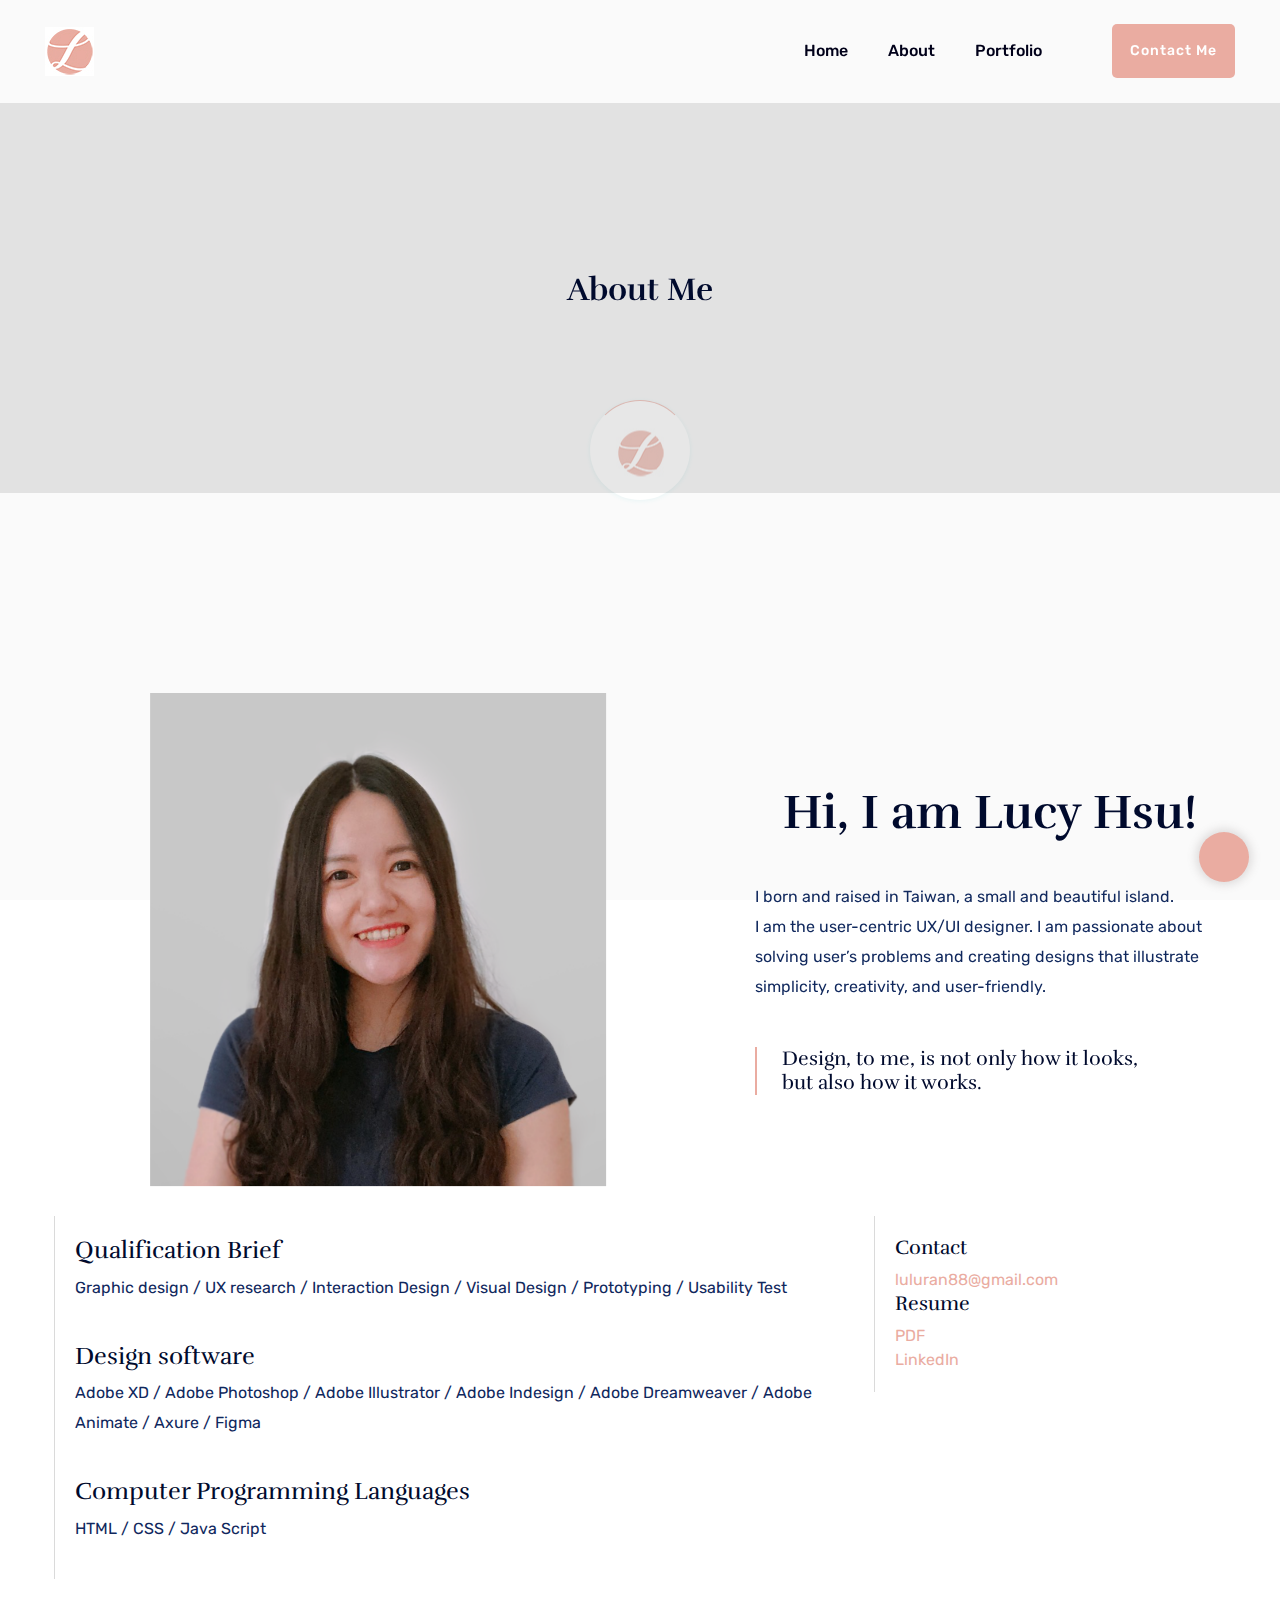
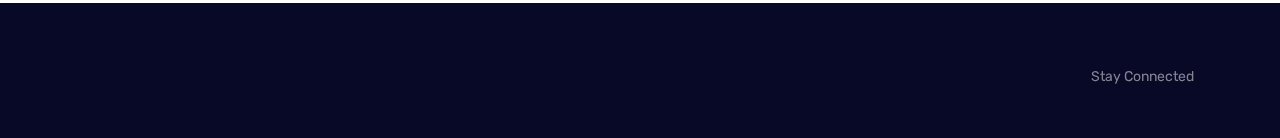
==== about.html @ b8ec7863 "Add files via upload" ====
<!doctype html>
<html class="no-js" lang="zxx">
    <head>
        <meta charset="utf-8">
        <meta http-equiv="x-ua-compatible" content="ie=edge">
        <title>About</title>
        <meta name="description" content="">
        <meta name="viewport" content="width=device-width, initial-scale=1">
        <link rel="manifest" href="site.webmanifest">
		<link rel="shortcut icon" type="image/x-icon" href="assets/img/favicon.ico">

		<!-- CSS here -->
            <link rel="stylesheet" href="assets/css/bootstrap.min.css">
            <link rel="stylesheet" href="assets/css/owl.carousel.min.css">
            <link rel="stylesheet" href="assets/css/slicknav.css">
            <link rel="stylesheet" href="assets/css/flaticon.css">
            <link rel="stylesheet" href="assets/css/animate.min.css">
            <link rel="stylesheet" href="assets/css/magnific-popup.css">
            <link rel="stylesheet" href="assets/css/fontawesome-all.min.css">
            <link rel="stylesheet" href="assets/css/themify-icons.css">
            <link rel="stylesheet" href="assets/css/slick.css">
            <link rel="stylesheet" href="assets/css/nice-select.css">
            <link rel="stylesheet" href="assets/css/style.css">
   </head>

   <body>
    <!-- Preloader Start -->
    <div id="preloader-active">
        <div class="preloader d-flex align-items-center justify-content-center">
            <div class="preloader-inner position-relative">
                <div class="preloader-circle"></div>
                <div class="preloader-img pere-text">
                    <img src="assets/img/logo/loder.jpg" alt="">
                </div>
            </div>
        </div>
    </div>
    <!-- Preloader Start -->
    <header>
        <!-- Header Start -->
               <div class="header-area">
                <div class="main-header  header-sticky">
                    <div class="container-fluid">
                        <div class="row align-items-center">
                            <!-- Logo -->
                            <div class="col-xl-2 col-lg-2 col-md-1">
                                <div class="logo">
                                    <a href="index.html"><img src="assets/img/logo/loder.jpg" alt=""></a>
                                </div>
                            </div>
                            <div class="col-xl-10 col-lg-10 col-md-10">
                                <div class="menu-main d-flex align-items-center justify-content-end">
                                    <!-- Main-menu -->
                                    <div class="main-menu f-right d-none d-lg-block">
                                        <nav> 
                                            <ul id="navigation">
                                                <li><a href="index.html">Home</a></li>
                                                <li><a href="about.html">About</a></li>
                                                <li><a href="portfolio.html">Portfolio</a></li>
                                            </ul>
                                        </nav>
                                    </div>
                                     <div class="header-right-btn f-right d-none d-xl-block ml-20">
                                        <a href="mailto:luluran88.gmail.com" class="btn header-btn">Contact Me</a>
                                    </div>
                                </div>
                            </div>  
                            <!-- Mobile Menu -->
                            <div class="col-12">
                                <div class="mobile_menu d-block d-lg-none"></div>
                            </div>
                        </div>
                    </div>
                </div>
        </div>
        <!-- Header End -->
    </header>
    <main>

        <!-- Hero Start -->
        <div class="slider-area ">
            <div class="slider-height2 d-flex align-items-center">
                <div class="container">
                    <div class="row">
                        <div class="col-xl-12">
                            <div class="hero-cap">
                                <h2>About me</h2>
                            </div>
                        </div>
                    </div>
                </div>
            </div>
        </div>
        <!-- Hero End -->
        <!-- About Me Start -->
        <div class="about-me pb-top">
            <div class="container">
                <div class="row justify-content-between align-items-center">
                    <div class="col-lg-6 col-md-6">
                        <div class="about-me-img mb-30">
                            <img src="assets/img/gallery/aboutme.png" alt="">
                        </div>
                    </div>
                    <div class="col-lg-5 col-md-6">
                        <div class="about-me-caption">
                            <h2>Hi, I am Lucy Hsu!</h2> 
                            <p class="pb-30">I born and raised in Taiwan, a small and beautiful island. <br> I am the user-centric UX/UI designer. I am passionate about solving user’s problems and creating designs that illustrate simplicity, creativity, and user-friendly. </p>
                            <h5>Design, to me, is not only how it looks, <br>but also how it works.</h5>
                           
                        </div>
                    </div>
                    
                     <div id="description">
                                
                             <div id="aboutdescriptioncolumn_left">
                            <h4>Qualification Brief</h4>
                            <p>Graphic design / UX research / Interaction Design / Visual Design / Prototyping / Usability Test </p>
                                 <br>
                            <h4>Design software</h4>
                            <p>Adobe XD / Adobe Photoshop / Adobe Illustrator / Adobe Indesign / Adobe Dreamweaver / Adobe Animate / Axure / Figma</p>
                                 <br>
                            <h4>Computer Programming Languages</h4>
                            <p>HTML / CSS / Java Script</p>

                            </div>
                              
                            <div id="aboutdescriptioncolumn_right">
                                    <div class="description-item"><h5>Contact</h5><a href="mailto:luluran88.gmail.com" style="color:#eaaca1">luluran88@gmail.com</a></div>
                                    <div class="description-item"><h5>Resume</h5><a href="assets/img/gallery/resume2020.pdf" style="color:#eaaca1">PDF</a><br><a href="https://www.linkedin.com/in/lucyhsu0910/" style="color:#eaaca1">LinkedIn</a></div> 
                            </div>
                             
                            </div>
                </div>
                   <br>
            </div>
        </div>
        <!-- About Me End -->
       
    </main>
    <footer>
        <!-- Footer Start-->
        <div class="footer-area">
            <div class="container">
               <div class="footer-top footer-padding">
                   <div class="row justify-content-center">
                       <div class="col-lg-6">
                       </div>
                   </div>
               </div>
                <div class="footer-bottom">
                    <div class="row d-flex justify-content-between align-items-center">
                        <div class="col-xl-9 col-lg-8">
                          
                        </div>
                        <div class="col-xl-3 col-lg-4">
                            <!-- Footer Social -->
                            <div class="footer-social f-right">
                                <a>Stay Connected</a>
                                <a href="#"><i class="fab fa-linkedin"></i></a>
                            </div>
                        </div>
                    </div>
               </div>
            </div>
        </div>
        <!-- Footer End-->
    </footer>
    <!-- Scroll Up -->
    <div id="back-top" >
        <a title="Go to Top" href="#"> <i class="fas fa-level-up-alt"></i></a>
    </div>


    <!-- JS here -->
		<!-- All JS Custom Plugins Link Here here -->
        <script src="./assets/js/vendor/modernizr-3.5.0.min.js"></script>
		<!-- Jquery, Popper, Bootstrap -->
		<script src="./assets/js/vendor/jquery-1.12.4.min.js"></script>
        <script src="./assets/js/popper.min.js"></script>
        <script src="./assets/js/bootstrap.min.js"></script>
	    <!-- Jquery Mobile Menu -->
        <script src="./assets/js/jquery.slicknav.min.js"></script>

		<!-- Jquery Slick , Owl-Carousel Plugins -->
        <script src="./assets/js/owl.carousel.min.js"></script>
        <script src="./assets/js/slick.min.js"></script>
		<!-- One Page, Animated-HeadLin -->
        <script src="./assets/js/wow.min.js"></script>
		<script src="./assets/js/animated.headline.js"></script>
        <script src="./assets/js/jquery.magnific-popup.js"></script>

		<!-- Nice-select, sticky -->
        <script src="./assets/js/jquery.nice-select.min.js"></script>
		<script src="./assets/js/jquery.sticky.js"></script>
        
        <!-- contact js -->
        <script src="./assets/js/contact.js"></script>
        <script src="./assets/js/jquery.form.js"></script>
        <script src="./assets/js/jquery.validate.min.js"></script>
        <script src="./assets/js/mail-script.js"></script>
        <script src="./assets/js/jquery.ajaxchimp.min.js"></script>
        
		<!-- Jquery Plugins, main Jquery -->	
        <script src="./assets/js/plugins.js"></script>
        <script src="./assets/js/main.js"></script>
        
    </body>
</html>
---- assets/css/flaticon.css ----
/*
  	Flaticon icon font: Flaticon
  	Creation date: 30/03/2020 06:48
  	*/

@font-face {
  font-family: "Flaticon";
  src: url("../fonts/Flaticon.eot");
  src: url("../fonts/Flaticon.eot?#iefix") format("embedded-opentype"),
       url("../fonts/Flaticon.woff2") format("woff2"),
       url("../fonts/Flaticon.woff") format("woff"),
       url("../fonts/Flaticon.ttf") format("truetype"),
       url("../fonts/Flaticon.svg#Flaticon") format("svg");
  font-weight: normal;
  font-style: normal;
}

@media screen and (-webkit-min-device-pixel-ratio:0) {
  @font-face {
    font-family: "Flaticon";
    src: url("../fonts/Flaticon.svg#Flaticon") format("svg");
  }
}

[class^="flaticon-"]:before, [class*=" flaticon-"]:before,
[class^="flaticon-"]:after, [class*=" flaticon-"]:after {   
  font-family: Flaticon;
font-style: normal;
}

.flaticon-pen:before { content: "\f100"; }
.flaticon-speaker:before { content: "\f101"; }
.flaticon-portfolio:before { content: "\f102"; }
---- assets/css/themify-icons.css ----
@font-face {
	font-family: 'themify';
	src:url('../fonts/themify.eot?-fvbane');


	src:url('../fonts/themify.eot?#iefix-fvbane') format('embedded-opentype'),
		url('../fonts/themify.woff?-fvbane') format('woff'),
		url('../fonts/themify.ttf?-fvbane') format('truetype'),
		url('../fonts/themify.svg?-fvbane#themify') format('svg');
	font-weight: normal;
	font-style: normal;
}

[class^="ti-"], [class*=" ti-"] {
	font-family: 'themify';
	speak: none;
	font-style: normal;
	font-weight: normal;
	font-variant: normal;
	text-transform: none;
	line-height: 1;

	/* Better Font Rendering =========== */
	-webkit-font-smoothing: antialiased;
	-moz-osx-font-smoothing: grayscale;
}

.ti-wand:before {
	content: "\e600";
}
.ti-volume:before {
	content: "\e601";
}
.ti-user:before {
	content: "\e602";
}
.ti-unlock:before {
	content: "\e603";
}
.ti-unlink:before {
	content: "\e604";
}
.ti-trash:before {
	content: "\e605";
}
.ti-thought:before {
	content: "\e606";
}
.ti-target:before {
	content: "\e607";
}
.ti-tag:before {
	content: "\e608";
}
.ti-tablet:before {
	content: "\e609";
}
.ti-star:before {
	content: "\e60a";
}
.ti-spray:before {
	content: "\e60b";
}
.ti-signal:before {
	content: "\e60c";
}
.ti-shopping-cart:before {
	content: "\e60d";
}
.ti-shopping-cart-full:before {
	content: "\e60e";
}
.ti-settings:before {
	content: "\e60f";
}
.ti-search:before {
	content: "\e610";
}
.ti-zoom-in:before {
	content: "\e611";
}
.ti-zoom-out:before {
	content: "\e612";
}
.ti-cut:before {
	content: "\e613";
}
.ti-ruler:before {
	content: "\e614";
}
.ti-ruler-pencil:before {
	content: "\e615";
}
.ti-ruler-alt:before {
	content: "\e616";
}
.ti-bookmark:before {
	content: "\e617";
}
.ti-bookmark-alt:before {
	content: "\e618";
}
.ti-reload:before {
	content: "\e619";
}
.ti-plus:before {
	content: "\e61a";
}
.ti-pin:before {
	content: "\e61b";
}
.ti-pencil:before {
	content: "\e61c";
}
.ti-pencil-alt:before {
	content: "\e61d";
}
.ti-paint-roller:before {
	content: "\e61e";
}
.ti-paint-bucket:before {
	content: "\e61f";
}
.ti-na:before {
	content: "\e620";
}
.ti-mobile:before {
	content: "\e621";
}
.ti-minus:before {
	content: "\e622";
}
.ti-medall:before {
	content: "\e623";
}
.ti-medall-alt:before {
	content: "\e624";
}
.ti-marker:before {
	content: "\e625";
}
.ti-marker-alt:before {
	content: "\e626";
}
.ti-arrow-up:before {
	content: "\e627";
}
.ti-arrow-right:before {
	content: "\e628";
}
.ti-arrow-left:before {
	content: "\e629";
}
.ti-arrow-down:before {
	content: "\e62a";
}
.ti-lock:before {
	content: "\e62b";
}
.ti-location-arrow:before {
	content: "\e62c";
}
.ti-link:before {
	content: "\e62d";
}
.ti-layout:before {
	content: "\e62e";
}
.ti-layers:before {
	content: "\e62f";
}
.ti-layers-alt:before {
	content: "\e630";
}
.ti-key:before {
	content: "\e631";
}
.ti-import:before {
	content: "\e632";
}
.ti-image:before {
	content: "\e633";
}
.ti-heart:before {
	content: "\e634";
}
.ti-heart-broken:before {
	content: "\e635";
}
.ti-hand-stop:before {
	content: "\e636";
}
.ti-hand-open:before {
	content: "\e637";
}
.ti-hand-drag:before {
	content: "\e638";
}
.ti-folder:before {
	content: "\e639";
}
.ti-flag:before {
	content: "\e63a";
}
.ti-flag-alt:before {
	content: "\e63b";
}
.ti-flag-alt-2:before {
	content: "\e63c";
}
.ti-eye:before {
	content: "\e63d";
}
.ti-export:before {
	content: "\e63e";
}
.ti-exchange-vertical:before {
	content: "\e63f";
}
.ti-desktop:before {
	content: "\e640";
}
.ti-cup:before {
	content: "\e641";
}
.ti-crown:before {
	content: "\e642";
}
.ti-comments:before {
	content: "\e643";
}
.ti-comment:before {
	content: "\e644";
}
.ti-comment-alt:before {
	content: "\e645";
}
.ti-close:before {
	content: "\e646";
}
.ti-clip:before {
	content: "\e647";
}
.ti-angle-up:before {
	content: "\e648";
}
.ti-angle-right:before {
	content: "\e649";
}
.ti-angle-left:before {
	content: "\e64a";
}
.ti-angle-down:before {
	content: "\e64b";
}
.ti-check:before {
	content: "\e64c";
}
.ti-check-box:before {
	content: "\e64d";
}
.ti-camera:before {
	content: "\e64e";
}
.ti-announcement:before {
	content: "\e64f";
}
.ti-brush:before {
	content: "\e650";
}
.ti-briefcase:before {
	content: "\e651";
}
.ti-bolt:before {
	content: "\e652";
}
.ti-bolt-alt:before {
	content: "\e653";
}
.ti-blackboard:before {
	content: "\e654";
}
.ti-bag:before {
	content: "\e655";
}
.ti-move:before {
	content: "\e656";
}
.ti-arrows-vertical:before {
	content: "\e657";
}
.ti-arrows-horizontal:before {
	content: "\e658";
}
.ti-fullscreen:before {
	content: "\e659";
}
.ti-arrow-top-right:before {
	content: "\e65a";
}
.ti-arrow-top-left:before {
	content: "\e65b";
}
.ti-arrow-circle-up:before {
	content: "\e65c";
}
.ti-arrow-circle-right:before {
	content: "\e65d";
}
.ti-arrow-circle-left:before {
	content: "\e65e";
}
.ti-arrow-circle-down:before {
	content: "\e65f";
}
.ti-angle-double-up:before {
	content: "\e660";
}
.ti-angle-double-right:before {
	content: "\e661";
}
.ti-angle-double-left:before {
	content: "\e662";
}
.ti-angle-double-down:before {
	content: "\e663";
}
.ti-zip:before {
	content: "\e664";
}
.ti-world:before {
	content: "\e665";
}
.ti-wheelchair:before {
	content: "\e666";
}
.ti-view-list:before {
	content: "\e667";
}
.ti-view-list-alt:before {
	content: "\e668";
}
.ti-view-grid:before {
	content: "\e669";
}
.ti-uppercase:before {
	content: "\e66a";
}
.ti-upload:before {
	content: "\e66b";
}
.ti-underline:before {
	content: "\e66c";
}
.ti-truck:before {
	content: "\e66d";
}
.ti-timer:before {
	content: "\e66e";
}
.ti-ticket:before {
	content: "\e66f";
}
.ti-thumb-up:before {
	content: "\e670";
}
.ti-thumb-down:before {
	content: "\e671";
}
.ti-text:before {
	content: "\e672";
}
.ti-stats-up:before {
	content: "\e673";
}
.ti-stats-down:before {
	content: "\e674";
}
.ti-split-v:before {
	content: "\e675";
}
.ti-split-h:before {
	content: "\e676";
}
.ti-smallcap:before {
	content: "\e677";
}
.ti-shine:before {
	content: "\e678";
}
.ti-shift-right:before {
	content: "\e679";
}
.ti-shift-left:before {
	content: "\e67a";
}
.ti-shield:before {
	content: "\e67b";
}
.ti-notepad:before {
	content: "\e67c";
}
.ti-server:before {
	content: "\e67d";
}
.ti-quote-right:before {
	content: "\e67e";
}
.ti-quote-left:before {
	content: "\e67f";
}
.ti-pulse:before {
	content: "\e680";
}
.ti-printer:before {
	content: "\e681";
}
.ti-power-off:before {
	content: "\e682";
}
.ti-plug:before {
	content: "\e683";
}
.ti-pie-chart:before {
	content: "\e684";
}
.ti-paragraph:before {
	content: "\e685";
}
.ti-panel:before {
	content: "\e686";
}
.ti-package:before {
	content: "\e687";
}
.ti-music:before {
	content: "\e688";
}
.ti-music-alt:before {
	content: "\e689";
}
.ti-mouse:before {
	content: "\e68a";
}
.ti-mouse-alt:before {
	content: "\e68b";
}
.ti-money:before {
	content: "\e68c";
}
.ti-microphone:before {
	content: "\e68d";
}
.ti-menu:before {
	content: "\e68e";
}
.ti-menu-alt:before {
	content: "\e68f";
}
.ti-map:before {
	content: "\e690";
}
.ti-map-alt:before {
	content: "\e691";
}
.ti-loop:before {
	content: "\e692";
}
.ti-location-pin:before {
	content: "\e693";
}
.ti-list:before {
	content: "\e694";
}
.ti-light-bulb:before {
	content: "\e695";
}
.ti-Italic:before {
	content: "\e696";
}
.ti-info:before {
	content: "\e697";
}
.ti-infinite:before {
	content: "\e698";
}
.ti-id-badge:before {
	content: "\e699";
}
.ti-hummer:before {
	content: "\e69a";
}
.ti-home:before {
	content: "\e69b";
}
.ti-help:before {
	content: "\e69c";
}
.ti-headphone:before {
	content: "\e69d";
}
.ti-harddrives:before {
	content: "\e69e";
}
.ti-harddrive:before {
	content: "\e69f";
}
.ti-gift:before {
	content: "\e6a0";
}
.ti-game:before {
	content: "\e6a1";
}
.ti-filter:before {
	content: "\e6a2";
}
.ti-files:before {
	content: "\e6a3";
}
.ti-file:before {
	content: "\e6a4";
}
.ti-eraser:before {
	content: "\e6a5";
}
.ti-envelope:before {
	content: "\e6a6";
}
.ti-download:before {
	content: "\e6a7";
}
.ti-direction:before {
	content: "\e6a8";
}
.ti-direction-alt:before {
	content: "\e6a9";
}
.ti-dashboard:before {
	content: "\e6aa";
}
.ti-control-stop:before {
	content: "\e6ab";
}
.ti-control-shuffle:before {
	content: "\e6ac";
}
.ti-control-play:before {
	content: "\e6ad";
}
.ti-control-pause:before {
	content: "\e6ae";
}
.ti-control-forward:before {
	content: "\e6af";
}
.ti-control-backward:before {
	content: "\e6b0";
}
.ti-cloud:before {
	content: "\e6b1";
}
.ti-cloud-up:before {
	content: "\e6b2";
}
.ti-cloud-down:before {
	content: "\e6b3";
}
.ti-clipboard:before {
	content: "\e6b4";
}
.ti-car:before {
	content: "\e6b5";
}
.ti-calendar:before {
	content: "\e6b6";
}
.ti-book:before {
	content: "\e6b7";
}
.ti-bell:before {
	content: "\e6b8";
}
.ti-basketball:before {
	content: "\e6b9";
}
.ti-bar-chart:before {
	content: "\e6ba";
}
.ti-bar-chart-alt:before {
	content: "\e6bb";
}
.ti-back-right:before {
	content: "\e6bc";
}
.ti-back-left:before {
	content: "\e6bd";
}
.ti-arrows-corner:before {
	content: "\e6be";
}
.ti-archive:before {
	content: "\e6bf";
}
.ti-anchor:before {
	content: "\e6c0";
}
.ti-align-right:before {
	content: "\e6c1";
}
.ti-align-left:before {
	content: "\e6c2";
}
.ti-align-justify:before {
	content: "\e6c3";
}
.ti-align-center:before {
	content: "\e6c4";
}
.ti-alert:before {
	content: "\e6c5";
}
.ti-alarm-clock:before {
	content: "\e6c6";
}
.ti-agenda:before {
	content: "\e6c7";
}
.ti-write:before {
	content: "\e6c8";
}
.ti-window:before {
	content: "\e6c9";
}
.ti-widgetized:before {
	content: "\e6ca";
}
.ti-widget:before {
	content: "\e6cb";
}
.ti-widget-alt:before {
	content: "\e6cc";
}
.ti-wallet:before {
	content: "\e6cd";
}
.ti-video-clapper:before {
	content: "\e6ce";
}
.ti-video-camera:before {
	content: "\e6cf";
}
.ti-vector:before {
	content: "\e6d0";
}
.ti-themify-logo:before {
	content: "\e6d1";
}
.ti-themify-favicon:before {
	content: "\e6d2";
}
.ti-themify-favicon-alt:before {
	content: "\e6d3";
}
.ti-support:before {
	content: "\e6d4";
}
.ti-stamp:before {
	content: "\e6d5";
}
.ti-split-v-alt:before {
	content: "\e6d6";
}
.ti-slice:before {
	content: "\e6d7";
}
.ti-shortcode:before {
	content: "\e6d8";
}
.ti-shift-right-alt:before {
	content: "\e6d9";
}
.ti-shift-left-alt:before {
	content: "\e6da";
}
.ti-ruler-alt-2:before {
	content: "\e6db";
}
.ti-receipt:before {
	content: "\e6dc";
}
.ti-pin2:before {
	content: "\e6dd";
}
.ti-pin-alt:before {
	content: "\e6de";
}
.ti-pencil-alt2:before {
	content: "\e6df";
}
.ti-palette:before {
	content: "\e6e0";
}
.ti-more:before {
	content: "\e6e1";
}
.ti-more-alt:before {
	content: "\e6e2";
}
.ti-microphone-alt:before {
	content: "\e6e3";
}
.ti-magnet:before {
	content: "\e6e4";
}
.ti-line-double:before {
	content: "\e6e5";
}
.ti-line-dotted:before {
	content: "\e6e6";
}
.ti-line-dashed:before {
	content: "\e6e7";
}
.ti-layout-width-full:before {
	content: "\e6e8";
}
.ti-layout-width-default:before {
	content: "\e6e9";
}
.ti-layout-width-default-alt:before {
	content: "\e6ea";
}
.ti-layout-tab:before {
	content: "\e6eb";
}
.ti-layout-tab-window:before {
	content: "\e6ec";
}
.ti-layout-tab-v:before {
	content: "\e6ed";
}
.ti-layout-tab-min:before {
	content: "\e6ee";
}
.ti-layout-slider:before {
	content: "\e6ef";
}
.ti-layout-slider-alt:before {
	content: "\e6f0";
}
.ti-layout-sidebar-right:before {
	content: "\e6f1";
}
.ti-layout-sidebar-none:before {
	content: "\e6f2";
}
.ti-layout-sidebar-left:before {
	content: "\e6f3";
}
.ti-layout-placeholder:before {
	content: "\e6f4";
}
.ti-layout-menu:before {
	content: "\e6f5";
}
.ti-layout-menu-v:before {
	content: "\e6f6";
}
.ti-layout-menu-separated:before {
	content: "\e6f7";
}
.ti-layout-menu-full:before {
	content: "\e6f8";
}
.ti-layout-media-right-alt:before {
	content: "\e6f9";
}
.ti-layout-media-right:before {
	content: "\e6fa";
}
.ti-layout-media-overlay:before {
	content: "\e6fb";
}
.ti-layout-media-overlay-alt:before {
	content: "\e6fc";
}
.ti-layout-media-overlay-alt-2:before {
	content: "\e6fd";
}
.ti-layout-media-left-alt:before {
	content: "\e6fe";
}
.ti-layout-media-left:before {
	content: "\e6ff";
}
.ti-layout-media-center-alt:before {
	content: "\e700";
}
.ti-layout-media-center:before {
	content: "\e701";
}
.ti-layout-list-thumb:before {
	content: "\e702";
}
.ti-layout-list-thumb-alt:before {
	content: "\e703";
}
.ti-layout-list-post:before {
	content: "\e704";
}
.ti-layout-list-large-image:before {
	content: "\e705";
}
.ti-layout-line-solid:before {
	content: "\e706";
}
.ti-layout-grid4:before {
	content: "\e707";
}
.ti-layout-grid3:before {
	content: "\e708";
}
.ti-layout-grid2:before {
	content: "\e709";
}
.ti-layout-grid2-thumb:before {
	content: "\e70a";
}
.ti-layout-cta-right:before {
	content: "\e70b";
}
.ti-layout-cta-left:before {
	content: "\e70c";
}
.ti-layout-cta-center:before {
	content: "\e70d";
}
.ti-layout-cta-btn-right:before {
	content: "\e70e";
}
.ti-layout-cta-btn-left:before {
	content: "\e70f";
}
.ti-layout-column4:before {
	content: "\e710";
}
.ti-layout-column3:before {
	content: "\e711";
}
.ti-layout-column2:before {
	content: "\e712";
}
.ti-layout-accordion-separated:before {
	content: "\e713";
}
.ti-layout-accordion-merged:before {
	content: "\e714";
}
.ti-layout-accordion-list:before {
	content: "\e715";
}
.ti-ink-pen:before {
	content: "\e716";
}
.ti-info-alt:before {
	content: "\e717";
}
.ti-help-alt:before {
	content: "\e718";
}
.ti-headphone-alt:before {
	content: "\e719";
}
.ti-hand-point-up:before {
	content: "\e71a";
}
.ti-hand-point-right:before {
	content: "\e71b";
}
.ti-hand-point-left:before {
	content: "\e71c";
}
.ti-hand-point-down:before {
	content: "\e71d";
}
.ti-gallery:before {
	content: "\e71e";
}
.ti-face-smile:before {
	content: "\e71f";
}
.ti-face-sad:before {
	content: "\e720";
}
.ti-credit-card:before {
	content: "\e721";
}
.ti-control-skip-forward:before {
	content: "\e722";
}
.ti-control-skip-backward:before {
	content: "\e723";
}
.ti-control-record:before {
	content: "\e724";
}
.ti-control-eject:before {
	content: "\e725";
}
.ti-comments-smiley:before {
	content: "\e726";
}
.ti-brush-alt:before {
	content: "\e727";
}
.ti-youtube:before {
	content: "\e728";
}
.ti-vimeo:before {
	content: "\e729";
}
.ti-twitter:before {
	content: "\e72a";
}
.ti-time:before {
	content: "\e72b";
}
.ti-tumblr:before {
	content: "\e72c";
}
.ti-skype:before {
	content: "\e72d";
}
.ti-share:before {
	content: "\e72e";
}
.ti-share-alt:before {
	content: "\e72f";
}
.ti-rocket:before {
	content: "\e730";
}
.ti-pinterest:before {
	content: "\e731";
}
.ti-new-window:before {
	content: "\e732";
}
.ti-microsoft:before {
	content: "\e733";
}
.ti-list-ol:before {
	content: "\e734";
}
.ti-linkedin:before {
	content: "\e735";
}
.ti-layout-sidebar-2:before {
	content: "\e736";
}
.ti-layout-grid4-alt:before {
	content: "\e737";
}
.ti-layout-grid3-alt:before {
	content: "\e738";
}
.ti-layout-grid2-alt:before {
	content: "\e739";
}
.ti-layout-column4-alt:before {
	content: "\e73a";
}
.ti-layout-column3-alt:before {
	content: "\e73b";
}
.ti-layout-column2-alt:before {
	content: "\e73c";
}
.ti-instagram:before {
	content: "\e73d";
}
.ti-google:before {
	content: "\e73e";
}
.ti-github:before {
	content: "\e73f";
}
.ti-flickr:before {
	content: "\e740";
}
.ti-facebook:before {
	content: "\e741";
}
.ti-dropbox:before {
	content: "\e742";
}
.ti-dribbble:before {
	content: "\e743";
}
.ti-apple:before {
	content: "\e744";
}
.ti-android:before {
	content: "\e745";
}
.ti-save:before {
	content: "\e746";
}
.ti-save-alt:before {
	content: "\e747";
}
.ti-yahoo:before {
	content: "\e748";
}
.ti-wordpress:before {
	content: "\e749";
}
.ti-vimeo-alt:before {
	content: "\e74a";
}
.ti-twitter-alt:before {
	content: "\e74b";
}
.ti-tumblr-alt:before {
	content: "\e74c";
}
.ti-trello:before {
	content: "\e74d";
}
.ti-stack-overflow:before {
	content: "\e74e";
}
.ti-soundcloud:before {
	content: "\e74f";
}
.ti-sharethis:before {
	content: "\e750";
}
.ti-sharethis-alt:before {
	content: "\e751";
}
.ti-reddit:before {
	content: "\e752";
}
.ti-pinterest-alt:before {
	content: "\e753";
}
.ti-microsoft-alt:before {
	content: "\e754";
}
.ti-linux:before {
	content: "\e755";
}
.ti-jsfiddle:before {
	content: "\e756";
}
.ti-joomla:before {
	content: "\e757";
}
.ti-html5:before {
	content: "\e758";
}
.ti-flickr-alt:before {
	content: "\e759";
}
.ti-email:before {
	content: "\e75a";
}
.ti-drupal:before {
	content: "\e75b";
}
.ti-dropbox-alt:before {
	content: "\e75c";
}
.ti-css3:before {
	content: "\e75d";
}
.ti-rss:before {
	content: "\e75e";
}
.ti-rss-alt:before {
	content: "\e75f";
}
---- assets/css/nice-select.css ----
.nice-select {
  -webkit-tap-highlight-color: transparent;
  background-color: #fff;
  border-radius: 5px;
  border: solid 1px #e8e8e8;
  box-sizing: border-box;
  clear: both;
  cursor: pointer;
  display: block;
  float: left;
  font-family: inherit;
  font-size: 14px;
  font-weight: normal;
  height: 42px;
  line-height: 40px;
  outline: none;
  padding-left: 18px;
  padding-right: 30px;
  position: relative;
  text-align: left !important;
  -webkit-transition: all 0.2s ease-in-out;
  transition: all 0.2s ease-in-out;
  -webkit-user-select: none;
     -moz-user-select: none;
      -ms-user-select: none;
          user-select: none;
  white-space: nowrap;
  width: auto; }
  .nice-select:hover {
    border-color: #dbdbdb; }
  .nice-select:active, .nice-select.open, .nice-select:focus {
    border-color: #999; }
  .nice-select:after {
    border-bottom: 2px solid #999;
    border-right: 2px solid #999;
    content: '';
    display: block;
    height: 5px;
    margin-top: -4px;
    pointer-events: none;
    position: absolute;
    right: 12px;
    top: 50%;
    -webkit-transform-origin: 66% 66%;
        -ms-transform-origin: 66% 66%;
            transform-origin: 66% 66%;
    -webkit-transform: rotate(45deg);
        -ms-transform: rotate(45deg);
            transform: rotate(45deg);
    -webkit-transition: all 0.15s ease-in-out;
    transition: all 0.15s ease-in-out;
    width: 5px; }
  .nice-select.open:after {
    -webkit-transform: rotate(-135deg);
        -ms-transform: rotate(-135deg);
            transform: rotate(-135deg); }
  .nice-select.open .list {
    opacity: 1;
    pointer-events: auto;
    -webkit-transform: scale(1) translateY(0);
        -ms-transform: scale(1) translateY(0);
            transform: scale(1) translateY(0); }
  .nice-select.disabled {
    border-color: #ededed;
    color: #999;
    pointer-events: none; }
    .nice-select.disabled:after {
      border-color: #cccccc; }
  .nice-select.wide {
    width: 100%; }
    .nice-select.wide .list {
      left: 0 !important;
      right: 0 !important; }
  .nice-select.right {
    float: right; }
    .nice-select.right .list {
      left: auto;
      right: 0; }
  .nice-select.small {
    font-size: 12px;
    height: 36px;
    line-height: 34px; }
    .nice-select.small:after {
      height: 4px;
      width: 4px; }
    .nice-select.small .option {
      line-height: 34px;
      min-height: 34px; }
  .nice-select .list {
    background-color: #fff;
    border-radius: 5px;
    box-shadow: 0 0 0 1px rgba(68, 68, 68, 0.11);
    box-sizing: border-box;
    margin-top: 4px;
    opacity: 0;
    overflow: hidden;
    padding: 0;
    pointer-events: none;
    position: absolute;
    top: 100%;
    left: 0;
    -webkit-transform-origin: 50% 0;
        -ms-transform-origin: 50% 0;
            transform-origin: 50% 0;
    -webkit-transform: scale(0.75) translateY(-21px);
        -ms-transform: scale(0.75) translateY(-21px);
            transform: scale(0.75) translateY(-21px);
    -webkit-transition: all 0.2s cubic-bezier(0.5, 0, 0, 1.25), opacity 0.15s ease-out;
    transition: all 0.2s cubic-bezier(0.5, 0, 0, 1.25), opacity 0.15s ease-out;
    z-index: 9; }
    .nice-select .list:hover .option:not(:hover) {
      background-color: transparent !important; }
  .nice-select .option {
    cursor: pointer;
    font-weight: 400;
    line-height: 40px;
    list-style: none;
    min-height: 40px;
    outline: none;
    padding-left: 18px;
    padding-right: 29px;
    text-align: left;
    -webkit-transition: all 0.2s;
    transition: all 0.2s; }
    .nice-select .option:hover, .nice-select .option.focus, .nice-select .option.selected.focus {
      background-color: #f6f6f6; }
    .nice-select .option.selected {
      font-weight: bold; }
    .nice-select .option.disabled {
      background-color: transparent;
      color: #999;
      cursor: default; }

.no-csspointerevents .nice-select .list {
  display: none; }

.no-csspointerevents .nice-select.open .list {
  display: block; }
---- assets/css/style.css ----
@import url("https://fonts.googleapis.com/css?family=Rubik:300,400,500,700,900|Rufina:400,700&display=swap");.white-bg{background:#ffffff}.gray-bg{background:#f5f5f5}.gray-bg{background:#f7f7fd}.white-bg{background:#fff}.black-bg{background:#16161a}.theme-bg{background:#eaaca1}.brand-bg{background:#f1f4fa}.testimonial-bg{background:#f9fafc}.white-color{color:#fff}.black-color{color:#16161a}.theme-color{color:#eaaca1}.boxed-btn{background:#fff;color:#eaaca1 !important;display:inline-block;padding:18px 44px;font-family:"Rufina",serif;font-size:14px;font-weight:400;border:0;border:1px solid #eaaca1;letter-spacing:3px;text-align:center;color:#eaaca1;text-transform:uppercase;cursor:pointer}.boxed-btn:hover{background:#eaaca1;color:#fff !important;border:1px solid #eaaca1}.boxed-btn:focus{outline:none}.boxed-btn.large-width{width:220px}[data-overlay]{position:relative;background-size:cover;background-repeat:no-repeat;background-position:center center}[data-overlay]::before{position:absolute;left:0;top:0;right:0;bottom:0;content:""}[data-opacity="1"]::before{opacity:0.1}[data-opacity="2"]::before{opacity:0.2}[data-opacity="3"]::before{opacity:0.3}[data-opacity="4"]::before{opacity:0.4}[data-opacity="5"]::before{opacity:0.5}[data-opacity="6"]::before{opacity:0.6}[data-opacity="7"]::before{opacity:0.7}[data-opacity="8"]::before{opacity:0.8}[data-opacity="9"]::before{opacity:0.9}body{font-family:"Rubik",sans-serif;font-weight:normal;font-style:normal}h1,h2,h3,h4,h5,h6,h7{font-family:"Rufina",serif;color:#000a2d;margin-top:0px;font-style:normal;font-weight:500;text-transform:normal}p{font-family:"Rubik",sans-serif;color:#10285d;font-size:16px;line-height:30px;margin-bottom:15px;font-weight:normal}.bg-img-1{background-image:url(../img/slider/slider-img-1.jpg)}.bg-img-2{background-image:url(../img/background-img/bg-img-2.jpg)}.cta-bg-1{background-image:url(../img/background-img/bg-img-3.jpg)}.img{max-width:100%;-webkit-transition:all .3s ease-out 0s;-moz-transition:all .3s ease-out 0s;-ms-transition:all .3s ease-out 0s;-o-transition:all .3s ease-out 0s;transition:all .3s ease-out 0s}.f-left{float:left}.f-right{float:right}.fix{overflow:hidden}.clear{clear:both}a,.button{-webkit-transition:all .3s ease-out 0s;-moz-transition:all .3s ease-out 0s;-ms-transition:all .3s ease-out 0s;-o-transition:all .3s ease-out 0s;transition:all .3s ease-out 0s}a:focus,.button:focus{text-decoration:none;outline:none}a{color:#635c5c}a:hover{color:#fff}a:focus,a:hover,.portfolio-cat a:hover,.footer -menu li a:hover{text-decoration:none}a,button{color:#fff;outline:medium none}button:focus,input:focus,input:focus,textarea,textarea:focus{outline:0}.uppercase{text-transform:uppercase}input:focus::-moz-placeholder{opacity:0;-webkit-transition:.4s;-o-transition:.4s;transition:.4s}.capitalize{text-transform:capitalize}h1 a,h2 a,h3 a,h4 a,h5 a,h6 a{color:inherit}ul{margin:0px;padding:0px}li{list-style:none}hr{border-bottom:1px solid #eceff8;border-top:0 none;margin:30px 0;padding:0}.theme-overlay{position:relative}.theme-overlay::before{background:#1696e7 none repeat scroll 0 0;content:"";height:100%;left:0;opacity:0.6;position:absolute;top:0;width:100%}.overlay{position:relative;z-index:0}.overlay::before{position:absolute;content:"";top:0;left:0;width:100%;height:100%;z-index:-1}.overlay2{position:relative;z-index:0}.overlay2::before{position:absolute;content:"";background-color:#2E2200;top:0;left:0;width:100%;height:100%;z-index:-1;opacity:0.5}.section-padding{padding-top:120px;padding-bottom:120px}.separator{border-top:1px solid #f2f2f2}.mb-90{margin-bottom:90px}@media (max-width: 767px){.mb-90{margin-bottom:30px}}@media (min-width: 768px) and (max-width: 991px){.mb-90{margin-bottom:45px}}.owl-carousel .owl-nav div{background:rgba(255,255,255,0.8) none repeat scroll 0 0;height:40px;left:20px;line-height:40px;font-size:22px;color:#646464;opacity:1;visibility:visible;position:absolute;text-align:center;top:50%;transform:translateY(-50%);transition:all 0.3s ease 0s;width:40px}.owl-carousel .owl-nav div.owl-next{left:auto;right:-30px}.owl-carousel .owl-nav div.owl-next i{position:relative;right:0;top:1px}.owl-carousel .owl-nav div.owl-prev i{position:relative;right:1px;top:0px}.owl-carousel:hover .owl-nav div{opacity:1;visibility:visible}.owl-carousel:hover .owl-nav div:hover{color:#fff;background:#ff3500}.btn{background:#eaaca1;padding:27px 44px;text-transform:capitalize;font-family:"Rubik",sans-serif;color:#fff;cursor:pointer;display:inline-block;font-size:14px;border-radius:5px;-moz-user-select:none;font-weight:500;letter-spacing:1px;line-height:0;margin-bottom:0;margin:10px;cursor:pointer;transition:color 0.4s linear;position:relative;z-index:1;border:0;overflow:hidden;margin:0}.btn::before{content:"";position:absolute;left:0;top:0;width:101%;height:101%;background:#e44239;z-index:1;border-radius:5px;transition:transform 0.5s;transition-timing-function:ease;transform-origin:0 0;transition-timing-function:cubic-bezier(0.5, 1.6, 0.4, 0.7);transform:scaleX(0);border-radius:0}.btn:hover::before{transform:scaleX(1);color:#fff !important;z-index:-1}.btn.focus,.btn:focus{outline:0;box-shadow:none}.header-btn{padding:27px 18px}@media (max-width: 575px){.hero-btn{margin-bottom:20 !important}}@media (max-width: 575px){.btn.btn-black.f-right{float:left;margin-top:20px}}@media only screen and (min-width: 576px) and (max-width: 767px){.btn.btn-black.f-right{float:left;margin-top:20px}}.submit-btn2{background:#eaaca1;width:100%;height:60px;padding:10px 20px;border:0;color:#fff;text-transform:capitalize;cursor:pointer;font-size:16px;border-radius:0px}.border-btn{border:1px solid #e3c6c6;color:#464d65;background:none;border-radius:5px;text-transform:capitalize;padding:25px 57px;-moz-user-select:none;cursor:pointer;display:inline-block;font-size:14px;font-weight:500;letter-spacing:1px;margin-bottom:0;position:relative;transition:color 0.4s linear;position:relative;overflow:hidden;margin:0}@media (max-width: 575px){.border-btn{display:none}}.border-btn::before{border:1px solid transparent;content:"";position:absolute;left:0;top:0;width:101%;height:101%;background:#eaaca1;z-index:-1;transition:transform 0.5s;transition-timing-function:ease;transform-origin:0 0;transition-timing-function:cubic-bezier(0.5, 1.6, 0.4, 0.7);transform:scaleY(0);border-radius:0}.border-btn:hover::before{transform:scaleY(1);border:1px solid transparent}.breadcrumb>.active{color:#888}#scrollUp,#back-top{background:#eaaca1;height:50px;width:50px;right:31px;bottom:18px;position:fixed;color:#fff;font-size:20px;text-align:center;border-radius:50%;line-height:48px;border:2px solid transparent;box-shadow:0 0 10px 3px rgba(108,98,98,0.2)}@media (max-width: 575px){#scrollUp,#back-top{right:16px}}#scrollUp a i,#back-top a i{display:block;line-height:50px}#scrollUp:hover{color:#fff}.sticky-bar{left:0;margin:auto;position:fixed;top:0;width:100%;-webkit-box-shadow:0 10px 15px rgba(25,25,25,0.1);box-shadow:0 10px 15px rgba(25,25,25,0.1);z-index:9999;-webkit-animation:300ms ease-in-out 0s normal none 1 running fadeInDown;animation:300ms ease-in-out 0s normal none 1 running fadeInDown;-webkit-box-shadow:0 10px 15px rgba(25,25,25,0.1);background:#fff}.mt-5{margin-top:5px}.mt-10{margin-top:10px}.mt-15{margin-top:15px}.mt-20{margin-top:20px}.mt-25{margin-top:25px}.mt-30{margin-top:30px}.mt-35{margin-top:35px}.mt-40{margin-top:40px}.mt-45{margin-top:45px}.mt-50{margin-top:50px}.mt-55{margin-top:55px}.mt-60{margin-top:60px}.mt-65{margin-top:65px}.mt-70{margin-top:70px}.mt-75{margin-top:75px}.mt-80{margin-top:80px}.mt-85{margin-top:85px}.mt-90{margin-top:90px}.mt-95{margin-top:95px}.mt-100{margin-top:100px}.mt-105{margin-top:105px}.mt-110{margin-top:110px}.mt-115{margin-top:115px}.mt-120{margin-top:120px}.mt-125{margin-top:125px}.mt-130{margin-top:130px}.mt-135{margin-top:135px}.mt-140{margin-top:140px}.mt-145{margin-top:145px}.mt-150{margin-top:150px}.mt-155{margin-top:155px}.mt-160{margin-top:160px}.mt-165{margin-top:165px}.mt-170{margin-top:170px}.mt-175{margin-top:175px}.mt-180{margin-top:180px}.mt-185{margin-top:185px}.mt-190{margin-top:190px}.mt-195{margin-top:195px}.mt-200{margin-top:200px}.mb-5{margin-bottom:5px}.mb-10{margin-bottom:10px}.mb-15{margin-bottom:15px}.mb-20{margin-bottom:20px}.mb-25{margin-bottom:25px}.mb-30{margin-bottom:30px}.mb-35{margin-bottom:35px}.mb-40{margin-bottom:10px}.mb-45{margin-bottom:45px}.mb-50{margin-bottom:50px}.mb-55{margin-bottom:55px}.mb-60{margin-bottom:60px}.mb-65{margin-bottom:65px}.mb-70{margin-bottom:70px}.mb-75{margin-bottom:75px}.mb-80{margin-bottom:80px}.mb-85{margin-bottom:85px}.mb-90{margin-bottom:90px}.mb-95{margin-bottom:95px}.mb-100{margin-bottom:100px}.mb-105{margin-bottom:105px}.mb-110{margin-bottom:110px}.mb-115{margin-bottom:115px}.mb-120{margin-bottom:120px}.mb-125{margin-bottom:125px}.mb-130{margin-bottom:130px}.mb-135{margin-bottom:135px}.mb-140{margin-bottom:140px}.mb-145{margin-bottom:145px}.mb-150{margin-bottom:150px}.mb-155{margin-bottom:155px}.mb-160{margin-bottom:160px}.mb-165{margin-bottom:165px}.mb-170{margin-bottom:170px}.mb-175{margin-bottom:175px}.mb-180{margin-bottom:180px}.mb-185{margin-bottom:185px}.mb-190{margin-bottom:190px}.mb-195{margin-bottom:195px}.mb-200{margin-bottom:200px}.ml-5{margin-left:5px}.ml-10{margin-left:10px}.ml-15{margin-left:15px}.ml-20{margin-left:20px}.ml-25{margin-left:25px}.ml-30{margin-left:30px}.ml-35{margin-left:35px}.ml-40{margin-left:40px}.ml-45{margin-left:45px}.ml-50{margin-left:50px}.ml-55{margin-left:55px}.ml-60{margin-left:60px}.ml-65{margin-left:65px}.ml-70{margin-left:70px}.ml-75{margin-left:75px}.ml-80{margin-left:80px}.ml-85{margin-left:85px}.ml-90{margin-left:90px}.ml-95{margin-left:95px}.ml-100{margin-left:100px}.ml-105{margin-left:105px}.ml-110{margin-left:110px}.ml-115{margin-left:115px}.ml-120{margin-left:120px}.ml-125{margin-left:125px}.ml-130{margin-left:130px}.ml-135{margin-left:135px}.ml-140{margin-left:140px}.ml-145{margin-left:145px}.ml-150{margin-left:150px}.ml-155{margin-left:155px}.ml-160{margin-left:160px}.ml-165{margin-left:165px}.ml-170{margin-left:170px}.ml-175{margin-left:175px}.ml-180{margin-left:180px}.ml-185{margin-left:185px}.ml-190{margin-left:190px}.ml-195{margin-left:195px}
.ml-200{margin-left:200px}.mr-5{margin-right:5px}.mr-10{margin-right:10px}.mr-15{margin-right:15px}.mr-20{margin-right:20px}.mr-25{margin-right:25px}.mr-30{margin-right:30px}.mr-35{margin-right:35px}.mr-40{margin-right:40px}.mr-45{margin-right:45px}.mr-50{margin-right:50px}.mr-55{margin-right:55px}.mr-60{margin-right:60px}.mr-65{margin-right:65px}.mr-70{margin-right:70px}.mr-75{margin-right:75px}.mr-80{margin-right:80px}.mr-85{margin-right:85px}.mr-90{margin-right:90px}.mr-95{margin-right:95px}.mr-100{margin-right:100px}.mr-105{margin-right:105px}.mr-110{margin-right:110px}.mr-115{margin-right:115px}.mr-120{margin-right:120px}.mr-125{margin-right:125px}.mr-130{margin-right:130px}.mr-135{margin-right:135px}.mr-140{margin-right:140px}.mr-145{margin-right:145px}.mr-150{margin-right:150px}.mr-155{margin-right:155px}.mr-160{margin-right:160px}.mr-165{margin-right:165px}.mr-170{margin-right:170px}.mr-175{margin-right:175px}.mr-180{margin-right:180px}.mr-185{margin-right:185px}.mr-190{margin-right:190px}.mr-195{margin-right:195px}.mr-200{margin-right:200px}.pt-5{padding-top:5px}.pt-10{padding-top:10px}.pt-15{padding-top:15px}.pt-20{padding-top:20px}.pt-25{padding-top:25px}.pt-30{padding-top:30px}.pt-35{padding-top:35px}.pt-40{padding-top:40px}.pt-45{padding-top:45px}.pt-50{padding-top:50px}.pt-55{padding-top:55px}.pt-60{padding-top:60px}.pt-65{padding-top:65px}.pt-70{padding-top:70px}.pt-75{padding-top:75px}.pt-80{padding-top:80px}.pt-85{padding-top:85px}.pt-90{padding-top:90px}.pt-95{padding-top:95px}.pt-100{padding-top:100px}.pt-105{padding-top:105px}.pt-110{padding-top:110px}.pt-115{padding-top:115px}.pt-120{padding-top:120px}.pt-125{padding-top:125px}.pt-130{padding-top:130px}.pt-135{padding-top:135px}.pt-140{padding-top:140px}.pt-145{padding-top:145px}.pt-150{padding-top:150px}.pt-155{padding-top:155px}.pt-160{padding-top:160px}.pt-165{padding-top:165px}.pt-170{padding-top:170px}.pt-175{padding-top:175px}.pt-180{padding-top:180px}.pt-185{padding-top:185px}.pt-190{padding-top:190px}.pt-195{padding-top:195px}.pt-200{padding-top:200px}.pt-260{padding-top:260px}.pb-5{padding-bottom:5px}.pb-10{padding-bottom:10px}.pb-15{padding-bottom:15px}.pb-20{padding-bottom:20px}.pb-25{padding-bottom:25px}.pb-30{padding-bottom:30px}.pb-35{padding-bottom:35px}.pb-40{padding-bottom:40px}.pb-45{padding-bottom:45px}.pb-50{padding-bottom:50px}.pb-55{padding-bottom:55px}.pb-60{padding-bottom:60px}.pb-65{padding-bottom:65px}.pb-70{padding-bottom:70px}.pb-75{padding-bottom:75px}.pb-80{padding-bottom:80px}.pb-85{padding-bottom:85px}.pb-90{padding-bottom:90px}.pb-95{padding-bottom:95px}.pb-100{padding-bottom:100px}.pb-105{padding-bottom:105px}.pb-110{padding-bottom:110px}.pb-115{padding-bottom:115px}.pb-120{padding-bottom:120px}.pb-125{padding-bottom:125px}.pb-130{padding-bottom:130px}.pb-135{padding-bottom:135px}.pb-140{padding-bottom:140px}.pb-145{padding-bottom:145px}.pb-150{padding-bottom:150px}.pb-155{padding-bottom:155px}.pb-160{padding-bottom:160px}.pb-165{padding-bottom:165px}.pb-170{padding-bottom:170px}.pb-175{padding-bottom:175px}.pb-180{padding-bottom:180px}.pb-185{padding-bottom:185px}.pb-190{padding-bottom:190px}.pb-195{padding-bottom:195px}.pb-200{padding-bottom:200px}.pl-5{padding-left:5px}.pl-10{padding-left:10px}.pl-15{padding-left:15px}.pl-20{padding-left:20px}.pl-25{padding-left:25px}.pl-30{padding-left:30px}.pl-35{padding-left:35px}.pl-40{padding-left:40px}.pl-45{padding-left:45px}.pl-50{margin: auto}.pl-55{padding-left:55px}.pl-60{padding-left:60px}.pl-65{padding-left:65px}.pl-70{padding-left:70px}.pl-75{padding-left:75px}.pl-80{padding-left:80px}.pl-85{padding-left:85px}.pl-90{padding-left:90px}.pl-95{padding-left:95px}.pl-100{padding-left:100px}.pl-105{padding-left:105px}.pl-110{padding-left:110px}.pl-115{padding-left:115px}.pl-120{padding-left:120px}.pl-125{padding-left:125px}.pl-130{padding-left:130px}.pl-135{padding-left:135px}.pl-140{padding-left:140px}.pl-145{padding-left:145px}.pl-150{padding-left:150px}.pl-155{padding-left:155px}.pl-160{padding-left:160px}.pl-165{padding-left:165px}.pl-170{padding-left:170px}.pl-175{padding-left:175px}.pl-180{padding-left:180px}.pl-185{padding-left:185px}.pl-190{padding-left:190px}.pl-195{padding-left:195px}.pl-200{padding-left:200px}.pr-5{padding-right:5px}.pr-10{padding-right:10px}.pr-15{padding-right:15px}.pr-20{padding-right:20px}.pr-25{padding-right:25px}.pr-30{padding-right:30px}.pr-35{padding-right:35px}.pr-40{padding-right:40px}.pr-45{padding-right:45px}.pr-50{padding-right:50px}.pr-55{padding-right:55px}.pr-60{padding-right:60px}.pr-65{padding-right:65px}.pr-70{padding-right:70px}.pr-75{padding-right:75px}.pr-80{padding-right:80px}.pr-85{padding-right:85px}.pr-90{padding-right:90px}.pr-95{padding-right:95px}.pr-100{padding-right:100px}.pr-105{padding-right:105px}.pr-110{padding-right:110px}.pr-115{padding-right:115px}.pr-120{padding-right:120px}.pr-125{padding-right:125px}.pr-130{padding-right:130px}.pr-135{padding-right:135px}.pr-140{padding-right:140px}.pr-145{padding-right:145px}.pr-150{padding-right:150px}.pr-155{padding-right:155px}.pr-160{padding-right:160px}.pr-165{padding-right:165px}.pr-170{padding-right:170px}.pr-175{padding-right:175px}.pr-180{padding-right:180px}.pr-185{padding-right:185px}.pr-190{padding-right:190px}.pr-195{padding-right:195px}.pr-200{padding-right:200px}.bounce-animate{animation-name:float-bob;animation-duration:2s;animation-iteration-count:infinite;-moz-animation-name:float-bob;-moz-animation-duration:2s;-moz-animation-iteration-count:infinite;-moz-animation-timing-function:linear;-ms-animation-name:float-bob;-ms-animation-duration:2s;-ms-animation-iteration-count:infinite;-ms-animation-timing-function:linear;-o-animation-name:float-bob;-o-animation-duration:2s;-o-animation-iteration-count:infinite;-o-animation-timing-function:linear}@-webkit-keyframes float-bob{0%{-webkit-transform:translateY(-20px);transform:translateY(-20px)}50%{-webkit-transform:translateY(-10px);transform:translateY(-10px)}100%{-webkit-transform:translateY(-20px);transform:translateY(-20px)}}.heartbeat{animation:heartbeat 1s infinite alternate}@-webkit-keyframes heartbeat{to{-webkit-transform:scale(1.03);transform:scale(1.03)}}.rotateme{-webkit-animation-name:rotateme;animation-name:rotateme;-webkit-animation-duration:30s;animation-duration:30s;-webkit-animation-iteration-count:infinite;animation-iteration-count:infinite;-webkit-animation-timing-function:linear;animation-timing-function:linear}@keyframes rotateme{from{-webkit-transform:rotate(0deg);transform:rotate(0deg)}to{-webkit-transform:rotate(360deg);transform:rotate(360deg)}}@-webkit-keyframes rotateme{from{-webkit-transform:rotate(0deg)}to{-webkit-transform:rotate(360deg)}}.preloader{background-color:#f7f7f7;width:100%;height:100%;position:fixed;top:0;left:0;right:0;bottom:0;z-index:999999;-webkit-transition:.6s;-o-transition:.6s;transition:.6s;margin:0 auto}.preloader .preloader-circle{width:100px;height:100px;position:relative;border-style:solid;border-width:1px;border-top-color:#eaaca1;border-bottom-color:transparent;border-left-color:transparent;border-right-color:transparent;z-index:10;border-radius:50%;-webkit-box-shadow:0 1px 5px 0 rgba(35,181,185,0.15);box-shadow:0 1px 5px 0 rgba(35,181,185,0.15);background-color:#fff;-webkit-animation:zoom 2000ms infinite ease;animation:zoom 2000ms infinite ease;-webkit-transition:.6s;-o-transition:.6s;transition:.6s}.preloader .preloader-circle2{border-top-color:#0078ff}.preloader .preloader-img{position:absolute;top:50%;z-index:200;left:0;right:0;margin:0 auto;text-align:center;display:inline-block;-webkit-transform:translateY(-50%);-ms-transform:translateY(-50%);transform:translateY(-50%);padding-top:6px;-webkit-transition:.6s;-o-transition:.6s;transition:.6s}.preloader .preloader-img img{max-width:55px}.preloader .pere-text strong{font-weight:800;color:#dca73a;text-transform:uppercase}@-webkit-keyframes zoom{0%{-webkit-transform:rotate(0deg);transform:rotate(0deg);-webkit-transition:.6s;-o-transition:.6s;transition:.6s}100%{-webkit-transform:rotate(360deg);transform:rotate(360deg);-webkit-transition:.6s;-o-transition:.6s;transition:.6s}}@keyframes zoom{0%{-webkit-transform:rotate(0deg);transform:rotate(0deg);-webkit-transition:.6s;-o-transition:.6s;transition:.6s}100%{-webkit-transform:rotate(360deg);transform:rotate(360deg);-webkit-transition:.6s;-o-transition:.6s;transition:.6s}}.

section-padding2{margin-top: -230px;padding-bottom:20px}
@media only screen and (min-width: 1200px) and (max-width: 2000px){.section-padding2{margin-top: -130px;padding-bottom:10px}}
@media only screen and (min-width: 992px) and (max-width: 1199px){.section-padding2{margin-top: -110px;padding-bottom:10px}}
@media only screen and (min-width: 768px) and (max-width: 991px){.section-padding2{margin-top: -100px;padding-bottom:10px}}
@media only screen and (min-width: 576px) and (max-width: 767px){.section-padding2{margin-top: -50px;padding-bottom:10px}}
@media (max-width: 575px){.section-padding2{margin-top: -30px;padding-bottom:20px}}.pb-bottom{padding-bottom:200px}
@media only screen and (min-width: 992px) and (max-width: 1199px){.pb-bottom{padding-bottom:100px}}



@media only screen and (min-width: 768px) and (max-width: 991px){.pb-bottom{padding-bottom:50px}}@media only screen and (min-width: 576px) and (max-width: 767px){.pb-bottom{padding-bottom:10px}}@media (max-width: 575px){.pb-bottom{padding-bottom:10px}}.pb-top{padding-top:200px}@media only screen and (min-width: 768px) and (max-width: 991px){.pb-top{padding-top:70px}}@media only screen and (min-width: 576px) and (max-width: 767px){.pb-top{padding-top:70px}}@media (max-width: 575px){.pb-top{padding-top:70px}}.testimonial-padding{padding-top:190px;padding-bottom:170px}@media only screen and (min-width: 992px) and (max-width: 1199px){.testimonial-padding{padding-top:190px;padding-bottom:170px}}@media only screen and (min-width: 768px) and (max-width: 991px){.testimonial-padding{padding-top:70px;padding-bottom:60px}}

@media only screen and (min-width: 576px) and (max-width: 767px){.testimonial-padding{padding-top:60px;padding-bottom:40px}}@media (max-width: 575px){.testimonial-padding{padding-top:60px;padding-bottom:40px}}.w-padding2{padding-top:130px;padding-bottom:125px}@media only screen and (min-width: 992px) and (max-width: 1199px){.w-padding2{padding-top:130px;padding-bottom:125px}}@media only screen and (min-width: 768px) and (max-width: 991px){.w-padding2{padding-top:100px;padding-bottom:100px}}@media only screen and (min-width: 576px) and (max-width: 767px){.w-padding2{padding-top:70px;padding-bottom:70px}}@media (max-width: 575px){.w-padding2{padding-top:70px;padding-bottom:70px}}.section-padding30{padding-top:195px;padding-bottom:140px}@media only screen and (min-width: 1200px) and (max-width: 1600px){.section-padding30{padding-top:195px;padding-bottom:140px}}@media only screen and (min-width: 992px) and (max-width: 1199px){.section-padding30{padding-top:150px;padding-bottom:90px}}@media only screen and (min-width: 768px) and (max-width: 991px){.section-padding30{padding-top:100px;padding-bottom:40px}}@media only screen and (min-width: 576px) and (max-width: 767px){.section-padding30{padding-top:65px;padding-bottom:10px}}@media (max-width: 575px){.section-padding30{padding-top:65px;padding-bottom:10px}}.services-padding{padding-top:145px;padding-bottom:170px}@media only screen and (min-width: 992px) and (max-width: 1199px){.services-padding{padding-top:145px;padding-bottom:170px}}@media only screen and (min-width: 768px) and (max-width: 991px){.services-padding{padding-top:100px;padding-bottom:70px}}@media only screen and (min-width: 576px) and (max-width: 767px){.services-padding{padding-top:65px;padding-bottom:70px}}@media (max-width: 575px){.services-padding{padding-top:65px;padding-bottom:70px}}.section-paddingt30{padding-top:195px;padding-bottom:90px}@media only screen and (min-width: 992px) and (max-width: 1199px){.section-paddingt30{padding-top:150px;padding-bottom:90px}}@media only screen and (min-width: 768px) and (max-width: 991px){.section-paddingt30{padding-top:100px;padding-bottom:40px}}@media only screen and (min-width: 576px) and (max-width: 767px){.section-paddingt30{padding-top:65px;padding-bottom:10px}}@media (max-width: 575px){.section-paddingt30{padding-top:65px;padding-bottom:10px}}.section-padding3{padding-top:150px;padding-bottom:0}@media only screen and (min-width: 992px) and (max-width: 1199px){.section-padding3{padding-top:150px;padding-bottom:0}}@media only screen and (min-width: 768px) and (max-width: 991px){.section-padding3{padding-top:60px;padding-bottom:0}}@media only screen and (min-width: 576px) and (max-width: 767px){.section-padding3{padding-top:60px;padding-bottom:0}}@media (max-width: 575px){.section-padding3{padding-top:60px;padding-bottom:0}}.footer-padding{padding-top:20px;padding-bottom:20px}@media only screen and (min-width: 992px) and (max-width: 1199px){.footer-padding{padding-top:150px;padding-bottom:136px}}@media only screen and (min-width: 768px) and (max-width: 991px){.footer-padding{padding-top:100px;padding-bottom:80px}}@media only screen and (min-width: 576px) and (max-width: 767px){.footer-padding{padding-top:80px;padding-bottom:40px}}@media (max-width: 575px){.footer-padding{padding-top:80px;padding-bottom:40px}}@media (max-width: 575px){.section-tittle{margin-bottom:50px}}@media only screen and (min-width: 576px) and (max-width: 767px){.section-tittle{margin-bottom:50px}}.section-tittle h2{font-size:48px;display:block;color:#000a2d;font-weight:600}@media only screen and (min-width: 576px) and (max-width: 767px){.section-tittle h2{font-size:31px}}@media (max-width: 575px){.section-tittle h2{font-size:24px;line-height:1.6}}.section-bg{background-size:cover;background-repeat:no-repeat;background-position:center center}.white-bg{background:#ffffff}.gray-bg{background:#f5f5f5}.gray-bg{background:#f7f7fd}.white-bg{background:#fff}.black-bg{background:#16161a}.theme-bg{background:#eaaca1}.brand-bg{background:#f1f4fa}.testimonial-bg{background:#f9fafc}.white-color{color:#fff}.black-color{color:#16161a}.theme-color{color:#eaaca1}.header-area .main-header{padding:0px 100px}@media only screen and (min-width: 1200px) and (max-width: 1600px){.header-area .main-header{padding:0px 30px}}@media only screen and (min-width: 992px) and (max-width: 1199px){.header-area .main-header{padding:0px 15px}}@media only screen and (min-width: 768px) and (max-width: 991px){.header-area .main-header{padding:22px 50px}}@media only screen and (min-width: 576px) and (max-width: 767px){.header-area .main-header{padding:22px 20px}}@media (max-width: 575px){.header-area .main-header{padding:22px 14px}}@media only screen and (min-width: 1200px) and (max-width: 1600px){.main-header .main-menu{margin-right:30px}}.main-header .main-menu ul li{display:inline-block;position:relative;z-index:1}.main-header .main-menu ul li a{color:#000019;font-weight:500;padding:39px 10px;display:block;font-size:16px;-webkit-transition:all .3s ease-out 0s;-moz-transition:all .3s ease-out 0s;-ms-transition:all .3s ease-out 0s;-o-transition:all .3s ease-out 0s;transition:all .3s ease-out 0s;text-transform:capitalize;position:relative;margin:0 23px;font-family:"Rubik",sans-serif}@media only screen and (min-width: 992px) and (max-width: 1199px){.main-header .main-menu ul li a{padding:39px 15px;margin:0 10px}}@media only screen and (min-width: 1200px) and (max-width: 1600px){.main-header .main-menu ul li a{margin:0 10px}}.main-header .main-menu ul li:hover>a{color:#eaaca1}.main-header .main-menu ul ul.submenu{position:absolute;width:170px;background:#fff;left:0;top:120%;visibility:hidden;opacity:0;box-shadow:0 0 10px 3px rgba(0,0,0,0.05);padding:17px 0;-webkit-transition:all .3s ease-out 0s;-moz-transition:all .3s ease-out 0s;-ms-transition:all .3s ease-out 0s;-o-transition:all .3s ease-out 0s;transition:all .3s ease-out 0s}.main-header .main-menu ul ul.submenu>li{margin-left:7px;display:block}.main-header .main-menu ul ul.submenu>li>a{padding:6px 10px !important;font-size:16px;text-transform:capitalize;margin:0}.main-header .main-menu ul ul.submenu>li>a:hover{color:#eaaca1;background:none}.main-menu ul li.active>a::before{width:100%}.main-menu ul li:hover>a::before{width:100%}.main-header .main-menu ul ul.submenu>li>a:hover{padding-left:15px !important}.main-header .main-menu ul ul.submenu>li>a:hover::before{width:10px}.main-header ul>li:hover>ul.submenu{visibility:visible;opacity:1;top:100%}.main-header .header-sticky.sticky-bar{background:#fff}.header-sticky.sticky-bar .main-menu ul>li>a{padding:27px 13px;margin:0 10px}.header-transparent{position:absolute;top:0;right:0;left:0;z-index:9}.mobile_menu{position:absolute;right:0px;width:100%;z-index:99}.mobile_menu .slicknav_menu{background:transparent;margin-top:16px !important}.mobile_menu .slicknav_menu .slicknav_nav a:hover{background:transparent;color:#eaaca1}.mobile_menu .slicknav_menu .slicknav_icon-bar{background-color:#eaaca1 !important}.mobile_menu .slicknav_btn{top:-55px}.mobile_menu .slicknav_nav{margin-top:0px}.slider-height{background-image:url(../img/hero/h1_hero.jpg);min-height:1000px;background-repeat:no-repeat;background-position:center center;background-size:cover}@media only screen and (min-width: 1200px) and (max-width: 1600px){.slider-height{min-height:700px}}@media only screen and (min-width: 768px) and (max-width: 991px){.slider-height{min-height:700px}}@media only screen and (min-width: 576px) and (max-width: 767px){.slider-height{min-height:700px}}@media (max-width: 575px){.slider-height{min-height:600px}}.slider-height2{background-image:url(../img/hero/hero2.jpg);min-height:390px;background-repeat:no-repeat;background-size:cover}@media (max-width: 575px){.slider-height2{min-height:260px}}.slider-area .hero__caption h1{font-size:70px;font-weight:700;margin-bottom:14px;color:#002d5b;line-height:1.2;text-transform:capitalize;margin-bottom:29px}@media only screen and (min-width: 992px) and (max-width: 1199px){.slider-area .hero__caption h1{font-size:60px;line-height:1.2}}@media only screen and (min-width: 768px) and (max-width: 991px){.slider-area .hero__caption h1{font-size:50px;line-height:1.2}}@media only screen and (min-width: 576px) and (max-width: 767px){.slider-area .hero__caption h1{font-size:35px;line-height:1.2}}@media (max-width: 575px){.slider-area .hero__caption h1{font-size:35px;line-height:1.2}}.slider-area .hero__caption span{font-size:18px;line-height:1.2;font-weight:300;margin-bottom:39px;color:#ffffff;margin-bottom:37px;text-transform:uppercase;display:inline-block}@media (max-width: 575px){.slider-area .hero__caption span{margin-bottom:30px}}.slider-area .hero__caption p{color:#464d65;margin-bottom:42px}.hero-overly{position:relative;z-index:1}.hero-overly::before{position:absolute;content:"";background-color:rgba(1,10,28,0.3);width:100%;height:100%;left:0;top:0;bottom:0;right:0;z-index:-1;background-repeat:no-repeat}

.slider-area .hero-cap h2{font-size:40x;font-weight:900;text-transform:capitalize;margin-bottom:15px}@media only screen and (min-width: 576px) and (max-width: 767px){.slider-area .hero-cap h2{font-size:40px}}@media (max-width: 575px){.slider-area .hero-cap h2{font-size:30px}}.slider-area .hero-cap .breadcrumb{background:none;padding:0;margin:0}.slider-area .hero-cap .breadcrumb a{color:#eaaca1;font-size:18px;text-transform:capitalize}


/*@media (max-width: 575px){.slider-area .hero-cap.hero-cap2{padding-top:50px}}@media only screen and (min-width: 576px) and (max-width: 767px){.slider-area .hero-cap.hero-cap2{padding-top:50px}}.slider-area .hero-cap.hero-cap2 h2{font-size:60px;font-weight:700;text-transform:capitalize}@media only screen and (min-width: 576px) and (max-width: 767px){.slider-area .hero-cap.hero-cap2 h2{font-size:37px}}@media (max-width: 575px){.slider-area .hero-cap.hero-cap2 h2{font-size:26px}}*/

h2{
text-align: center;
}


#description{
margin-top: 30px;}

.about-area .about-caption h3{font-size:30px;color:#000a2d;font-weight:700;margin-bottom:35px;line-height:1.5}@media (max-width: 575px){.about-area .about-caption h3{font-size:24px;line-height:1.6}}.about-area .about-caption .pera1{margin-bottom:25px}.about-area .about-caption2 h3{font-size:40px;color:#000a2d;font-weight:700;margin-bottom:35px;line-height:1.5}@media only screen and (min-width: 768px) and (max-width: 991px){.about-area .about-caption2 h3{font-size:30px}}@media only screen and (min-width: 576px) and (max-width: 767px){.about-area .about-caption2 h3{font-size:30px}}@media (max-width: 575px){.about-area .about-caption2 h3{font-size:25px}}.about-area .about-caption2 p{color:#464d65;font-size:20px;font-weight:500;margin-bottom:10px}.about-area .about-caption2 .send-cv{display:flex;justify-content:space-between}.about-area .about-caption2 .send-cv a{color:#000a2d;font-size:35px;font-weight:500;margin-bottom:10px;text-decoration:underline;display:inline-block}@media only screen and (min-width: 768px) and (max-width: 991px){.about-area .about-caption2 .send-cv a{font-size:30px}}@media only screen and (min-width: 576px) and (max-width: 767px){.about-area .about-caption2 .send-cv a{font-size:28px}}@media (max-width: 575px){.about-area .about-caption2 .send-cv a{font-size:25px}}.about-area .about-caption2 .send-cv i{font-size:30px;cursor:pointer;text-decoration:double underline;position:relative;bottom:-10px}@media only screen and (min-width: 576px) and (max-width: 767px){.about-area .about-caption2 .send-cv i{bottom:-6px;font-size:23px}}@media (max-width: 575px){.about-area .about-caption2 .send-cv i{bottom:-6px;font-size:23px}}.about-me .about-me-img img{width:80%; margin-left: 95px}.about-me .about-me-caption h2{font-size:48px;display:block;color:#000a2d;font-weight:600;margin-bottom:40px}@media only screen and (min-width: 992px) and (max-width: 1199px){.about-me .about-me-caption h2{font-size:41px}}@media only screen and (min-width: 768px) and (max-width: 991px){.about-me .about-me-caption h2{font-size:35px}}@media only screen and (min-width: 576px) and (max-width: 767px){.about-me .about-me-caption h2{font-size:31px}}@media (max-width: 575px){.about-me .about-me-caption h2{font-size:24px;line-height:1.6}}.about-me .about-me-caption h5{padding-left:25px;border-left:2px solid #eaaca1;margin-bottom:30px}

.divider{
    margin: 30px auto 60px auto;
    text-align: center}

.dot1, .dot2 {
    margin-right: 30px
}

.dot1, .dot2, .dot3 {
    display: inline-block;
    width: 4px;
    height: 4px;
    background-color: #242424;
    border-radius: 50%;
    -webkit-border-radius: 50%}

.services-area .single-services img{width:100%}
.single-services img:hover {opacity: 0.8}

#overlay {
  width:100%;
  position: absolute;
  bottom: 0;
  background: rgba(255, 255, 255, 0.8);  /* see-through */
  opacity:0;
  color: black;
  font-size: 20px;
  padding: 30px;
  text-align: center;
  margin-bottom: 30px;
    transition: .5s ease;
}


.single-services:hover #overlay{opacity: 1}


#interview, #cardsorting,#navigation, #usability, #description, #covidmood:after{
content: "";
  display: table;
  clear: both;
    margin: auto
}

#interviewcolumn, #cardsortingcolumn, #navigationcolumn, #usabilitycolumn, #covidmoodcolumn{
 float: left;
  width: 50%;
}



#descriptioncolumn_left{
    float:left;
    border-left: 1px solid #dadada;
    padding: 20px;
    width:65%;
  }

#descriptioncolumn_right{
    float: left;
    border-left: 1px solid #dadada;
    padding: 20px;
    width:35%;
   }

#descriptioncolumnmini_left{
    float:left;
    border-left: 1px solid #dadada;
    padding: 20px;
    width:70%;
  }

#descriptioncolumnmini_right{
    float: left;
    border-left: 1px solid #dadada;
    padding: 20px;
    width:30%;
   }

#aboutdescriptioncolumn_left{
    float:left;
    border-left: 1px solid #dadada;
    padding: 20px;
    width:70%;
  }

#aboutdescriptioncolumn_right{
    float: left;
    border-left: 1px solid #dadada;
    padding: 20px;
    width:30%;
   }

@media only screen and (min-width: 576px) and (max-width: 767px){#interviewcolumn, #cardsortingcolumn, #navigationcolumn{width: 100%; float: none}}
@media (max-width: 575px){#interviewcolumn, #cardsortingcolumn,#navigationcolumn{width: 100%; float: none}}

#finding{
margin: auto}

#width70{
width: 70%;
    margin: auto
}

#intro
{font-size: 16px;
color: gray;
text-align: center}

.services-area .properties__button{float:right}@media only screen and (min-width: 768px) and (max-width: 991px){.services-area .properties__button{float:left}}@media only screen and (min-width: 576px) and (max-width: 767px){.services-area .properties__button{float:left}}@media (max-width: 575px){.services-area .properties__button{float:left}}.services-area .nav-tabs .nav-link{border:0;border-bottom:2px solid transparent;padding:10px 20px}@media only screen and (min-width: 992px) and (max-width: 1199px){.services-area .nav-tabs .nav-link{padding:10px 10px}}@media only screen and (min-width: 768px) and (max-width: 991px){.services-area .nav-tabs .nav-link{padding:10px 15px}}@media only screen and (min-width: 576px) and (max-width: 767px){.services-area .nav-tabs .nav-link{padding:10px 15px}}@media (max-width: 575px){.services-area .nav-tabs .nav-link{padding:10px 15px}}.services-area .nav-tabs::before{position:absolute;content:"";width:100%;height:2px;background:#e7ebf2;bottom:-1px;left:0}@media only screen and (min-width: 576px) and (max-width: 767px){.services-area .nav-tabs::before{display:none}}@media (max-width: 575px){.services-area .nav-tabs::before{display:none}}.services-area .nav-tabs .nav-item.show .nav-link,.services-area .nav-tabs .nav-link.active{background:none;border-bottom:2px solid #ff5757;z-index:5;position:relative}.services-area .nav-tabs .nav-item{display:block;color:#161e46;font-weight:500;text-transform:capitalize;font-size:16px}.services-area .nav-tabs{margin-bottom:9px;padding-bottom:0px;position:relative;border:0;display:flex;justify-content:center}@media only screen and (min-width: 768px) and (max-width: 991px){.services-area .nav-tabs{justify-content:start}}@media only screen and (min-width: 576px) and (max-width: 767px){.services-area .nav-tabs{justify-content:start}}@media (max-width: 575px){.services-area .nav-tabs{justify-content:start}}.tab-pane{-webkit-transition:all .6s ease-out 0s;-moz-transition:all .6s ease-out 0s;-ms-transition:all .6s ease-out 0s;-o-transition:all .6s ease-out 0s;transition:all .6s ease-out 0s}.wantToWork-area{background-image:url(../img/gallery/section_bg02.jpg);background-size:cover;background-repeat:no-repeat}.wantToWork-area .wantToWork-caption h2{color:#eaaca1;font-size:48px;font-weight:700;line-height:1.5;margin:0}@media only screen and (min-width: 768px) and (max-width: 991px){.wantToWork-area .wantToWork-caption h2{font-size:30px}}@media (max-width: 575px){.wantToWork-area .wantToWork-caption h2{font-size:25px;margin-bottom:20px}}.wantToWork-area .wantToWork-caption p{font-size:18px}@media only screen and (min-width: 576px) and (max-width: 767px){.wantToWork-area .wantToWork-btn{float:left;margin-top:30px}}@media (max-width: 575px){.wantToWork-area .wantToWork-btn{float:left;margin-top:30px}}@media only screen and (min-width: 768px) and (max-width: 991px){.wantToWork-area .wantToWork-btn{float:left;margin-top:30px}}.contact-info-area .contact-caption h3{font-size:48px;display:block;color:#000a2d;font-weight:600;margin-bottom:40px}@media only screen and (min-width: 576px) and (max-width: 767px){.contact-info-area .contact-caption h3{font-size:31px}}@media (max-width: 575px){.contact-info-area .contact-caption h3{font-size:28px;line-height:1.6}}.contact-info-area .contact-caption p{margin-bottom:40px}.contact-info-area .contact-wrapper input{background:#fff;height:60px;width:100%;padding:10px 26px;border:0;color:#a3a3a3;font-weight:500;text-transform:capitalize;border-radius:0px;border:0;margin-bottom:30px}.contact-info-area .contact-wrapper input::placeholder{color:#9696a7;font-weight:300;font-size:16px}.contact-info-area .contact-wrapper textarea{color:#a3a3a3;background:#fff;font-weight:500;letter-spacing:2px;text-transform:capitalize;height:160px;width:100%;padding:30px 26px;border:0;border-radius:0px;border:0;margin-bottom:30px}.contact-info-area .contact-wrapper textarea::placeholder{color:#9696a7;font-weight:300;font-size:16px}



.portfolio-details-area .details-img img
{width:100%;display: block;
  margin-left: auto;
  margin-right: auto;}
@media only screen and (min-width: 768px) and (max-width: 991px){.portfolio-details-area .details-caption{padding-left:0}}
@media only screen and (min-width: 576px) and (max-width: 767px){.portfolio-details-area .details-caption{padding-left:0}}

@media (max-width: 575px){.portfolio-details-area .details-caption{padding-left:0}}.portfolio-details-area .details-caption h3{font-size:36px;font-weight:700;line-height:1.2;margin-bottom:23px}@media only screen and (min-width: 576px) and (max-width: 767px){.portfolio-details-area .details-caption h3{font-size:29px}}@media (max-width: 575px){.portfolio-details-area .details-caption h3{font-size:29px}}.portfolio-details-area .details-caption p{color:#242424}.categories-area{background-image:url(../img/gallery/shape1.png);background-size:71%;background-repeat:no-repeat;background-position:left top}@media only screen and (min-width: 768px) and (max-width: 991px){.categories-area{background-image:unset}}@media only screen and (min-width: 576px) and (max-width: 767px){.categories-area{background-image:unset}}@media (max-width: 575px){.categories-area{background-image:unset}}.categories-area.categories-area2{background-image:unset}.categories-area .single-cat{border:1px solid #e1ebf7;border-radius:6px;padding:61px 22px;-webkit-transition:all .4s ease-out 0s;-moz-transition:all .4s ease-out 0s;-ms-transition:all .4s ease-out 0s;-o-transition:all .4s ease-out 0s;transition:all .4s ease-out 0s;position:relative;z-index:1}.categories-area .single-cat::before{position:absolute;content:"";width:100%;height:0;background:#ff3d1c;transition:.6s;bottom:0;left:0;z-index:-1;border-radius:6px}.categories-area .single-cat .cat-icon span{color:#eaaca1;font-size:50px;margin-bottom:30px;display:block;margin-bottom:50px;width:100px;height:100px;background:#fff4f4;line-height:100px;text-align:center;border-radius:50px;display:inline-block}.categories-area .single-cat .cat-cap h5>a{font-size:25px;font-weight:700;margin-bottom:21px;display:block;-webkit-transition:all .2s ease-out 0s;-moz-transition:all .2s ease-out 0s;-ms-transition:all .2s ease-out 0s;-o-transition:all .2s ease-out 0s;transition:all .2s ease-out 0s}@media only screen and (min-width: 576px) and (max-width: 767px){.categories-area .single-cat .cat-cap h5>a{font-size:21px}}@media (max-width: 575px){.categories-area .single-cat .cat-cap h5>a{font-size:21px}}.categories-area .single-cat .cat-cap p{margin-bottom:36px;color:#57667e;font-size:16px;-webkit-transition:all .2s ease-out 0s;-moz-transition:all .2s ease-out 0s;-ms-transition:all .2s ease-out 0s;-o-transition:all .2s ease-out 0s;transition:all .2s ease-out 0s;margin:0}@media only screen and (min-width: 576px) and (max-width: 767px){.categories-area .single-cat .cat-cap p{font-size:15px}}.categories-area .single-cat .cat-cap a{color:#1c165c;font-size:16px;font-weight:600;-webkit-transition:all .2s ease-out 0s;-moz-transition:all .2s ease-out 0s;-ms-transition:all .2s ease-out 0s;-o-transition:all .2s ease-out 0s;transition:all .2s ease-out 0s}.categories-area .single-cat:hover{border:1px solid transparent}.categories-area .single-cat:hover::before{height:100%}.categories-area .single-cat:hover .cat-icon span{background:#fff}.categories-area .single-cat:hover .cat-cap h5{color:#fff}.categories-area .single-cat:hover .cat-cap p{color:#fff}.categories-area .single-cat:hover .cat-cap a{color:#fff}.footer-area{background:#080827}.footer-area .footer-top .footer-top-cap img{margin-bottom:30px}.footer-area .footer-top .footer-top-cap span a{font-size:50px;display:block;color:#fff;font-weight:400;margin-bottom:20px}@media (max-width: 575px){.footer-area .footer-top .footer-top-cap span a{font-size:27px}}@media only screen and (min-width: 576px) and (max-width: 767px){.footer-area .footer-top 
.footer-top-cap span a{font-size:45px}}.footer-area .footer-top .footer-top-cap span a:hvoer{color:#fff}.footer-area .footer-top .footer-top-cap p{color:#c5c5dd;margin-bottom:1px}.footer-area .footer-bottom{padding-bottom:50px;padding-top:20px}.footer-area .footer-bottom .footer-copy-right p{color:#393a50;font-weight:300;font-size:16px;line-height:2;margin-bottom:12px}.footer-area .footer-bottom .footer-copy-right p i{color:#eaaca1}.footer-area .footer-bottom .footer-copy-right p a{color:#eaaca1}@media only screen and (min-width: 768px) and (max-width: 991px){.footer-area .footer-social{float:left;padding-top:10px}}@media only screen and (min-width: 576px) and (max-width: 767px){.footer-area .footer-social{float:left;padding-top:10px}}@media (max-width: 575px){.footer-area .footer-social{float:left;padding-top:10px}}.footer-area .footer-social a{color:#848493;font-size:14px;text-align:center;margin-left:16px}.footer-area .footer-social a:first-child{margin-left:0px}.footer-area .footer-social a:hover{color:#fff}.hero-caption span{color:#fff;font-size:16px;display:block;margin-bottom:24px;font-weight:600;padding-left:95px;position:relative}.hero-caption span::before{position:absolute;content:"";width:75px;height:3px;background:#eaaca1;left:0;top:52%;transform:translateY(-50%)}.hero-caption h2{color:#fff;font-size:50px;font-weight:700}.latest-blog-area .custom-row{margin:0 -15px}.latest-blog-area .blog-wrapper{border:1px solid #f0f0f0;border-radius:5px;padding:50px 40px;position:relative;background:#fff}.latest-blog-area .blog-wrapper .blog-inner .blog-top{display:flex;align-items:center;margin-bottom:30px}.latest-blog-area .blog-wrapper .blog-inner .blog-top p{margin-top:30px;margin-bottom:34px}.latest-blog-area .blog-wrapper .blog-inner .blog-top .comment-person{margin-left:20px}.latest-blog-area .blog-wrapper .blog-inner .blog-top .comment-person h2{color:#eaaca1;font-size:18px;font-weight:600}.latest-blog-area .blog-wrapper .blog-inner .blog-top .comment-person span{color:#57667e;font-weight:300;font-size:14px}.blog-active button{cursor:pointer}.blog-active .slick-arrow{position:absolute;top:-154px;right:10px;background:none;border:none;background:red;width:50px;height:50px;line-height:50px;background:#fff;color:#ff5a5a;border:2px solid #f5f5f5;padding:0;border-radius:50%;cursor:pointer}.blog-active .slick-prev.slick-arrow{right:65px}.latest-blog-area .area-heading{margin-bottom:70px}.blog_area a{color:"Rufina",serif !important;text-decoration:none;transition:.4s}.blog_area a:hover,.blog_area a :hover{background:-webkit-linear-gradient(131deg, #eaaca1 0%, #eaaca1 99%);-webkit-background-clip:text;-webkit-text-fill-color:transparent;text-decoration:none;transition:.4s}.single-blog{overflow:hidden;margin-bottom:30px}.single-blog:hover{box-shadow:0px 10px 20px 0px rgba(42,34,123,0.1)}.single-blog .thumb{overflow:hidden;position:relative}.single-blog .thumb:after{content:'';position:absolute;left:0;top:0;width:100%;height:100%;background:#000;opacity:0;-webkit-transition:all .3s ease-out 0s;-moz-transition:all .3s ease-out 0s;-ms-transition:all .3s ease-out 0s;-o-transition:all .3s ease-out 0s;transition:all .3s ease-out 0s}.single-blog h4{border-bottom:1px solid #dfdfdf;padding-bottom:34px;margin-bottom:25px}.single-blog a{font-size:20px;font-weight:600}.single-blog .date{color:#666666;text-align:left;display:inline-block;font-size:13px;font-weight:300}.single-blog .tag{text-align:left;display:inline-block;float:left;font-size:13px;font-weight:300;margin-right:22px;position:relative}.single-blog .tag:after{content:'';position:absolute;width:1px;height:10px;background:#acacac;right:-12px;top:7px}@media (max-width: 1199px){.single-blog .tag{margin-right:8px}.single-blog .tag:after{display:none}}.single-blog .likes{margin-right:16px}@media (max-width: 800px){.single-blog{margin-bottom:30px}}.single-blog .single-blog-content{padding:30px}.single-blog .single-blog-content .meta-bottom p{font-size:13px;font-weight:300}.single-blog .single-blog-content .meta-bottom i{color:#fdcb9e;font-size:13px;margin-right:7px}@media (max-width: 1199px){.single-blog .single-blog-content{padding:15px}}.single-blog:hover .thumb:after{opacity:.7;-webkit-transition:all .3s ease-out 0s;-moz-transition:all .3s ease-out 0s;-ms-transition:all .3s ease-out 0s;-o-transition:all .3s ease-out 0s;transition:all .3s ease-out 0s}@media (max-width: 1199px){.single-blog h4{transition:all 300ms linear 0s;border-bottom:1px solid #dfdfdf;padding-bottom:14px;margin-bottom:12px}.single-blog h4 a{font-size:18px}}.full_image.single-blog{position:relative}.full_image.single-blog .single-blog-content{position:absolute;left:35px;bottom:0;opacity:0;visibility:hidden;-webkit-transition:all .3s ease-out 0s;-moz-transition:all .3s ease-out 0s;-ms-transition:all .3s ease-out 0s;-o-transition:all .3s ease-out 0s;transition:all .3s ease-out 0s}@media (min-width: 992px){.full_image.single-blog .single-blog-content{bottom:100px}}.full_image.single-blog h4{-webkit-transition:all .3s ease-out 0s;-moz-transition:all .3s ease-out 0s;-ms-transition:all .3s ease-out 0s;-o-transition:all .3s ease-out 0s;transition:all .3s ease-out 0s;border-bottom:none;padding-bottom:5px}.full_image.single-blog a{font-size:20px;font-weight:600}.full_image.single-blog .date{color:#fff}.full_image.single-blog:hover .single-blog-content{opacity:1;visibility:visible;-webkit-transition:all .3s ease-out 0s;-moz-transition:all .3s ease-out 0s;-ms-transition:all .3s ease-out 0s;-o-transition:all .3s ease-out 0s;transition:all .3s ease-out 0s}.l_blog_item .l_blog_text .date{margin-top:24px;margin-bottom:15px}.l_blog_item .l_blog_text .date a{font-size:12px}.l_blog_item .l_blog_text h4{font-size:18px;border-bottom:1px solid #eeeeee;margin-bottom:0px;padding-bottom:20px;-webkit-transition:all .3s ease-out 0s;-moz-transition:all .3s ease-out 0s;-ms-transition:all .3s ease-out 0s;-o-transition:all .3s ease-out 0s;transition:all .3s ease-out 0s}.l_blog_item .l_blog_text p{margin-bottom:0px;padding-top:20px}.causes_slider .owl-dots{text-align:center;margin-top:80px}.causes_slider .owl-dots .owl-dot{height:14px;width:14px;background:#eeeeee;display:inline-block;margin-right:7px}.causes_slider .owl-dots .owl-dot:last-child{margin-right:0px}.causes_item{background:#fff}.causes_item .causes_img{position:relative}.causes_item .causes_img .c_parcent{position:absolute;bottom:0px;width:100%;left:0px;height:3px;background:rgba(255,255,255,0.5)}.causes_item .causes_img .c_parcent span{width:70%;height:3px;position:absolute;left:0px;bottom:0px}.causes_item .causes_img .c_parcent span:before{content:"75%";position:absolute;right:-10px;bottom:0px;color:#fff;padding:0px 5px}.causes_item .causes_text{padding:30px 35px 40px 30px}.causes_item .causes_text h4{font-size:18px;font-weight:600;margin-bottom:15px;cursor:pointer}.causes_item .causes_text p{font-size:14px;line-height:24px;font-weight:300;margin-bottom:0px}.causes_item .causes_bottom a{width:50%;border:1px solid;text-align:center;float:left;line-height:50px;color:#fff;font-size:14px;font-weight:500}.causes_item .causes_bottom a+a{border-color:#eeeeee;background:#fff;font-size:14px}.latest_blog_area{background:#f9f9ff}.single-recent-blog-post{margin-bottom:30px}.single-recent-blog-post .thumb{overflow:hidden}.single-recent-blog-post .thumb img{transition:all 0.7s linear}.single-recent-blog-post .details{padding-top:30px}.single-recent-blog-post .details .sec_h4{line-height:24px;padding:10px 0px 13px;transition:all 0.3s linear}.single-recent-blog-post .date{font-size:14px;line-height:24px;font-weight:400}.single-recent-blog-post:hover img{transform:scale(1.23) rotate(10deg)}.tags .tag_btn{font-size:12px;font-weight:500;line-height:20px;border:1px solid #eeeeee;display:inline-block;padding:1px 18px;text-align:center}.tags .tag_btn+.tag_btn{margin-left:2px}.blog_categorie_area{padding-top:30px;padding-bottom:30px}@media (min-width: 900px){.blog_categorie_area{padding-top:80px;padding-bottom:80px}}@media (min-width: 1100px){.blog_categorie_area{padding-top:120px;padding-bottom:120px}}.categories_post{position:relative;text-align:center;cursor:pointer}.categories_post img{max-width:100%}.categories_post .categories_details{position:absolute;top:20px;left:20px;right:20px;bottom:20px;background:rgba(34,34,34,0.75);color:#fff;transition:all 0.3s linear;display:flex;align-items:center;justify-content:center}.categories_post .categories_details h5{margin-bottom:0px;font-size:18px;line-height:26px;text-transform:uppercase;color:#fff;position:relative}.categories_post .categories_details p{font-weight:300;font-size:14px;line-height:26px;margin-bottom:0px}.categories_post .categories_details .border_line{margin:10px 0px;background:#fff;width:100%;height:1px}.categories_post:hover .categories_details{background:rgba(222,99,32,0.85)}.blog_item{margin-bottom:50px}.blog_details{padding:30px 0 20px 10px;box-shadow:0px 10px 20px 0px rgba(221,221,221,0.3)}@media (min-width: 768px){.blog_details{padding:60px 30px 35px 35px}}.blog_details p{margin-bottom:30px}.blog_details a{color:#242b5e}.blog_details a:hover{color:#eaaca1}.blog_details h2{font-size:18px;font-weight:600;margin-bottom:8px}@media (min-width: 768px){.blog_details h2{font-size:24px;margin-bottom:15px}}.blog-info-link li{float:left;font-size:14px}.blog-info-link li a{color:#999999}.blog-info-link li i,.blog-info-link li span{font-size:13px;margin-right:5px}.blog-info-link li::after{content:"|";padding-left:10px;padding-right:10px}.blog-info-link li:last-child::after{display:none}.blog-info-link::after{content:"";display:block;clear:both;display:table}.blog_item_img{position:relative}.blog_item_img .blog_item_date{position:absolute;bottom:-10px;left:10px;display:block;color:#fff;background-color:#eaaca1;padding:8px 15px;border-radius:5px}@media (min-width: 768px){.blog_item_img .blog_item_date{bottom:-20px;left:40px;padding:13px 30px}}
.blog_item_img .blog_item_date h3{font-size:22px;font-weight:600;color:#fff;margin-bottom:0;line-height:1.2}@media (min-width: 768px){.blog_item_img .blog_item_date h3{font-size:30px}}.blog_item_img .blog_item_date p{font-size:18px;margin-bottom:0;color:#fff}@media (min-width: 768px){.blog_item_img .blog_item_date p{font-size:18px}}.blog_right_sidebar .widget_title{font-size:20px;margin-bottom:40px}.blog_right_sidebar .widget_title::after{content:"";display:block;padding-top:15px;border-bottom:1px solid #f0e9ff}.blog_right_sidebar .single_sidebar_widget{background:#fbf9ff;padding:30px;margin-bottom:30px}.blog_right_sidebar .single_sidebar_widget .btn_1{margin-top:0px}.blog_right_sidebar .search_widget .form-control{height:50px;border-color:#f0e9ff;font-size:13px;color:#999999;padding-left:20px;border-radius:0;border-right:0}.blog_right_sidebar .search_widget .form-control::placeholder{color:#999999}.blog_right_sidebar .search_widget .form-control:focus{border-color:#f0e9ff;outline:0;box-shadow:none}.blog_right_sidebar .search_widget .input-group button{background:#eaaca1;border-left:0;border:1px solid #f0e9ff;padding:4px 15px;border-left:0;cursor:pointer}.blog_right_sidebar .search_widget .input-group button i{color:#fff}.blog_right_sidebar .search_widget .input-group button span{font-size:14px;color:#999999}.blog_right_sidebar .newsletter_widget .form-control{height:50px;border-color:#f0e9ff;font-size:13px;color:#999999;padding-left:20px;border-radius:0}.blog_right_sidebar .newsletter_widget .form-control::placeholder{color:#999999}.blog_right_sidebar .newsletter_widget .form-control:focus{border-color:#f0e9ff;outline:0;box-shadow:none}.blog_right_sidebar .newsletter_widget .input-group button{background:#fff;border-left:0;border:1px solid #f0e9ff;padding:4px 15px;border-left:0}.blog_right_sidebar .newsletter_widget .input-group button i,.blog_right_sidebar .newsletter_widget .input-group button span{font-size:14px;color:#fff}.blog_right_sidebar .post_category_widget .cat-list li{border-bottom:1px solid #f0e9ff;transition:all 0.3s ease 0s;padding-bottom:12px}.blog_right_sidebar .post_category_widget .cat-list li:last-child{border-bottom:0}.blog_right_sidebar .post_category_widget .cat-list li a{font-size:14px;line-height:20px;color:#888888}.blog_right_sidebar .post_category_widget .cat-list li a p{margin-bottom:0px}.blog_right_sidebar .post_category_widget .cat-list li+li{padding-top:15px}.blog_right_sidebar .popular_post_widget .post_item .media-body{justify-content:center;align-self:center;padding-left:20px}.blog_right_sidebar .popular_post_widget .post_item .media-body h3{font-size:16px;line-height:20px;margin-bottom:6px;transition:all 0.3s linear}.blog_right_sidebar .popular_post_widget .post_item .media-body a:hover{color:#fff}.blog_right_sidebar .popular_post_widget .post_item .media-body p{font-size:14px;line-height:21px;margin-bottom:0px}.blog_right_sidebar .popular_post_widget .post_item+.post_item{margin-top:20px}.blog_right_sidebar .tag_cloud_widget ul li{display:inline-block}.blog_right_sidebar .tag_cloud_widget ul li a{display:inline-block;border:1px solid #eeeeee;background:#fff;padding:4px 20px;margin-bottom:8px;margin-right:3px;transition:all 0.3s ease 0s;color:#888888;font-size:13px}.blog_right_sidebar .tag_cloud_widget ul li a:hover{background:#eaaca1;color:#fff !important;-webkit-text-fill-color:#fff;text-decoration:none;-webkit-transition:0.5s;transition:0.5s}.blog_right_sidebar .instagram_feeds .instagram_row{display:flex;margin-right:-6px;margin-left:-6px}.blog_right_sidebar .instagram_feeds .instagram_row li{width:33.33%;float:left;padding-right:6px;padding-left:6px;margin-bottom:15px}.blog_right_sidebar .br{width:100%;height:1px;background:#eee;margin:30px 0px}.blog-pagination{margin-top:80px}.blog-pagination .page-link{font-size:14px;position:relative;display:block;padding:0;text-align:center;margin-left:-1px;line-height:45px;width:45px;height:45px;border-radius:0 !important;color:#8a8a8a;border:1px solid #f0e9ff;margin-right:10px}.blog-pagination .page-link i,.blog-pagination .page-link span{font-size:13px}.blog-pagination .page-item.active .page-link{background-color:#fbf9ff;border-color:#f0e9ff;color:#888888}.blog-pagination .page-item:last-child .page-link{margin-right:0}.single-post-area .blog_details{box-shadow:none;padding:0}.single-post-area .social-links{padding-top:10px}.single-post-area .social-links li{display:inline-block;margin-bottom:10px}.single-post-area .social-links li a{color:#cccccc;padding:7px;font-size:14px;transition:all 0.2s linear}.single-post-area .blog_details{padding-top:26px}.single-post-area .blog_details p{margin-bottom:20px;font-size:15px}.single-post-area .quote-wrapper{background:rgba(130,139,178,0.1);padding:15px;line-height:1.733;color:#888888;font-style:italic;margin-top:25px;margin-bottom:25px}@media (min-width: 768px){.single-post-area .quote-wrapper{padding:30px}}.single-post-area .quotes{background:#fff;padding:15px 15px 15px 20px;border-left:2px solid}@media (min-width: 768px){.single-post-area .quotes{padding:25px 25px 25px 30px}}.single-post-area .arrow{position:absolute}.single-post-area .arrow .lnr{font-size:20px;font-weight:600}.single-post-area .thumb .overlay-bg{background:rgba(0,0,0,0.8)}.single-post-area .navigation-top{padding-top:15px;border-top:1px solid #f0e9ff}.single-post-area .navigation-top p{margin-bottom:0}.single-post-area .navigation-top .like-info{font-size:14px}.single-post-area .navigation-top .like-info i,.single-post-area .navigation-top .like-info span{font-size:16px;margin-right:5px}.single-post-area .navigation-top .comment-count{font-size:14px}.single-post-area .navigation-top .comment-count i,.single-post-area .navigation-top .comment-count span{font-size:16px;margin-right:5px}.single-post-area .navigation-top .social-icons li{display:inline-block;margin-right:15px}.single-post-area .navigation-top .social-icons li:last-child{margin:0}.single-post-area .navigation-top .social-icons li i,.single-post-area .navigation-top .social-icons li span{font-size:14px;color:#999999}.single-post-area .blog-author{padding:40px 30px;background:#fbf9ff;margin-top:50px}@media (max-width: 600px){.single-post-area .blog-author{padding:20px 8px}}.single-post-area .blog-author img{width:90px;height:90px;border-radius:50%;margin-right:30px}@media (max-width: 600px){.single-post-area .blog-author img{margin-right:15px;width:45px;height:45px}}.single-post-area .blog-author a{display:inline-block}.single-post-area .blog-author a:hover{color:#eaaca1}.single-post-area .blog-author p{margin-bottom:0;font-size:15px}.single-post-area .blog-author h4{font-size:16px}.single-post-area .navigation-area{border-bottom:1px solid #eee;padding-bottom:30px;margin-top:55px}.single-post-area .navigation-area p{margin-bottom:0px}.single-post-area .navigation-area h4{font-size:18px;line-height:25px}.single-post-area .navigation-area .nav-left{text-align:left}.single-post-area .navigation-area .nav-left .thumb{margin-right:20px;background:#000}.single-post-area .navigation-area .nav-left .thumb img{-webkit-transition:all .3s ease-out 0s;-moz-transition:all .3s ease-out 0s;-ms-transition:all .3s ease-out 0s;-o-transition:all .3s ease-out 0s;transition:all .3s ease-out 0s}.single-post-area .navigation-area .nav-left .lnr{margin-left:20px;opacity:0;-webkit-transition:all .3s ease-out 0s;-moz-transition:all .3s ease-out 0s;-ms-transition:all .3s ease-out 0s;-o-transition:all .3s ease-out 0s;transition:all .3s ease-out 0s}.single-post-area .navigation-area .nav-left:hover .lnr{opacity:1}.single-post-area .navigation-area .nav-left:hover .thumb img{opacity:.5}@media (max-width: 767px){.single-post-area .navigation-area .nav-left{margin-bottom:30px}}.single-post-area .navigation-area .nav-right{text-align:right}.single-post-area .navigation-area .nav-right .thumb{margin-left:20px;background:#000}.single-post-area .navigation-area .nav-right .thumb img{-webkit-transition:all .3s ease-out 0s;-moz-transition:all .3s ease-out 0s;-ms-transition:all .3s ease-out 0s;-o-transition:all .3s ease-out 0s;transition:all .3s ease-out 0s}.single-post-area .navigation-area .nav-right .lnr{margin-right:20px;opacity:0;-webkit-transition:all .3s ease-out 0s;-moz-transition:all .3s ease-out 0s;-ms-transition:all .3s ease-out 0s;-o-transition:all .3s ease-out 0s;transition:all .3s ease-out 0s}.single-post-area .navigation-area .nav-right:hover .lnr{opacity:1}.single-post-area .navigation-area .nav-right:hover .thumb img{opacity:.5}@media (max-width: 991px){.single-post-area .sidebar-widgets{padding-bottom:0px}}.comments-area{background:transparent;border-top:1px solid #eee;padding:45px 0;margin-top:50px}@media (max-width: 414px){.comments-area{padding:50px 8px}}.comments-area h4{margin-bottom:35px;font-size:18px}.comments-area h5{font-size:16px;margin-bottom:0px}.comments-area .comment-list{padding-bottom:48px}.comments-area .comment-list:last-child{padding-bottom:0px}.comments-area .comment-list.left-padding{padding-left:25px}@media (max-width: 413px){.comments-area .comment-list .single-comment h5{font-size:12px}.comments-area .comment-list .single-comment .date{font-size:11px}.comments-area .comment-list .single-comment .comment{font-size:10px}}.comments-area .thumb{margin-right:20px}.comments-area .thumb img{width:70px;border-radius:50%}.comments-area .date{font-size:14px;color:#999999;margin-bottom:0;margin-left:20px}.comments-area .comment{margin-bottom:10px;color:#777777;font-size:15px}.comments-area .btn-reply{background-color:transparent;color:#888888;padding:5px 18px;font-size:14px;display:block;font-weight:400}.comment-form{border-top:1px solid #eee;padding-top:45px;margin-top:50px;margin-bottom:20px}.comment-form .form-group{margin-bottom:30px}.comment-form h4{margin-bottom:40px;font-size:18px;line-height:22px}.comment-form .name{padding-left:0px}@media (max-width: 767px){.comment-form .name{padding-right:0px;margin-bottom:1rem}}.comment-form .email{padding-right:0px}
@media (max-width: 991px){.comment-form .email{padding-left:0px}}.comment-form .form-control{border:1px solid #f0e9ff;border-radius:5px;height:48px;padding-left:18px;font-size:13px;background:transparent}.comment-form .form-control:focus{outline:0;box-shadow:none}.comment-form .form-control::placeholder{font-weight:300;color:#999999}.comment-form .form-control::placeholder{color:#777777}.comment-form textarea{padding-top:18px;border-radius:12px;height:100% !important}.comment-form ::-webkit-input-placeholder{font-size:13px;color:#777}.comment-form ::-moz-placeholder{font-size:13px;color:#777}.comment-form :-ms-input-placeholder{font-size:13px;color:#777}.comment-form :-moz-placeholder{font-size:13px;color:#777}.dropdown .dropdown-menu{-webkit-transition:all 0.3s;-moz-transition:all 0.3s;-ms-transition:all 0.3s;-o-transition:all 0.3s;transition:all 0.3s}.contact-info{margin-bottom:25px}.contact-info__icon{margin-right:20px}.contact-info__icon i,.contact-info__icon span{color:#8f9195;font-size:27px}.contact-info .media-body h3{font-size:16px;margin-bottom:0;font-size:16px;color:#2a2a2a}.contact-info .media-body h3 a:hover{color:#1f2b7b}.contact-info .media-body p{color:#8a8a8a}.contact-title{font-size:27px;font-weight:600;margin-bottom:20px}.form-contact label{font-size:14px}.form-contact .form-group{margin-bottom:30px}.form-contact .form-control{border:1px solid #e5e6e9;border-radius:0px;height:48px;padding-left:18px;font-size:13px;background:transparent}.form-contact .form-control:focus{outline:0;box-shadow:none}.form-contact .form-control::placeholder{font-weight:300;color:#999999}.form-contact textarea{border-radius:0px;height:100% !important}.modal-message .modal-dialog{position:absolute;top:36%;left:50%;transform:translateX(-50%) translateY(-50%) !important;margin:0px;max-width:500px;width:100%}.modal-message .modal-dialog .modal-content .modal-header{text-align:center;display:block;border-bottom:none;padding-top:50px;padding-bottom:50px}.modal-message .modal-dialog .modal-content .modal-header .close{position:absolute;right:-15px;top:-15px;padding:0px;color:#fff;opacity:1;cursor:pointer}.modal-message .modal-dialog .modal-content .modal-header h2{display:block;text-align:center;padding-bottom:10px}.modal-message .modal-dialog .modal-content .modal-header p{display:block}.contact-section{padding:130px 0 100px}@media (max-width: 991px){.contact-section{padding:70px 0 40px}}@media only screen and (min-width: 992px) and (max-width: 1200px){.contact-section{padding:80px 0 50px}}.contact-section .btn_2{background-color:#191d34;padding:18px 60px;border-radius:50px;margin-top:0}.contact-section .btn_2:hover{background-color:#1f2b7b}.breadcam_bg{background-image:url(../img/banner/bradcam.png)}.breadcam_bg_1{background-image:url(../img/banner/bradcam2.png)}.breadcam_bg_2{background-image:url(../img/banner/bradcam3.png)}.bradcam_area{background-size:cover;background-position:center center;padding:160px 0;background-position:bottom;background-repeat:no-repeat}@media (max-width: 767px){.bradcam_area{padding:150px 0}}@media (min-width: 768px) and (max-width: 991px){.bradcam_area{padding:150px 0}}.bradcam_area h3{font-size:50px;color:#fff;font-weight:900;margin-bottom:0;font-family:"Rufina",serif;text-transform:capitalize}@media (max-width: 767px){.bradcam_area h3{font-size:30px}}@media (min-width: 768px) and (max-width: 991px){.bradcam_area h3{font-size:40px}}.popup_box{background:#fff;display:inline-block;z-index:9;width:681px;padding:60px 40px}@media (max-width: 767px){.popup_box{width:320px;padding:45px 30px}}@media only screen and (min-width: 480px) and (max-width: 767px){.popup_box{width:420px !important;padding:45px 30px}}.popup_box h3{text-align:center;font-size:22px;color:#1F1F1F;margin-bottom:46px}.popup_box .boxed-btn3{width:100%;text-transform:capitalize}.popup_box .nice-select{-webkit-tap-highlight-color:transparent;background-color:#fff;border:solid 1px #E2E2E2;box-sizing:border-box;clear:both;cursor:pointer;display:block;float:left;font-family:"Rubik",sans-serif;font-weight:normal;width:100% !important;line-height:50px;outline:none;padding-left:18px;padding-right:30px;position:relative;text-align:left !important;-webkit-transition:all 0.2s ease-in-out;transition:all 0.2s ease-in-out;-webkit-user-select:none;-moz-user-select:none;-ms-user-select:none;user-select:none;white-space:nowrap;width:auto;border-radius:0;margin-bottom:30px;height:50px !important;font-size:16px;font-weight:400;color:#919191}.popup_box .nice-select::after{content:"\f0d7";display:block;height:5px;margin-top:-5px;pointer-events:none;position:absolute;right:17px;top:3px;transition:all 0.15s ease-in-out;width:5px;font-family:fontawesome;color:#919191;font-size:15px}.popup_box .nice-select.open .list{opacity:1;pointer-events:auto;-webkit-transform:scale(1) translateY(0);-ms-transform:scale(1) translateY(0);transform:scale(1) translateY(0);height:200px;overflow-y:scroll}.popup_box .nice-select.list{height:200px;overflow-y:scroll}#test-form{display:inline-block;margin:auto;text-align:center;position:absolute;left:50%;top:50%;-webkit-transform:translate(-50%, -50%);-ms-transform:translate(-50%, -50%);transform:translate(-50%, -50%)}@media (max-width: 767px){#test-form{top:0;left:0;width:100%;height:100%;-webkit-transform:none;-ms-transform:none;transform:none}}#test-form .mfp-close-btn-in .mfp-close{color:#333;display:none !important}#test-form button.mfp-close{display:none !important}@media (max-width: 767px){#test-form button.mfp-close{display:block !important;position:absolute;left:0;right:0;margin:auto}}#test-form button.mfp-close{overflow:visible;cursor:pointer;background:transparent;border:0;-webkit-appearance:none;display:block;outline:none;padding:0;z-index:1046;box-shadow:none;touch-action:manipulation;width:40px;height:40px;background:#4A3600;text-align:center;line-height:20px;position:absolute;right:0;border-bottom-right-radius:20px;border-bottom-left-radius:20px;position:absolute;right:-6px;color:#fff !important}.mfp-bg{top:0;left:0;width:100%;height:100%;z-index:1042;overflow:hidden;position:fixed;background:#4A3600;opacity:0.6}@media (max-width: 767px){.gj-picker.gj-picker-md.timepicker{width:310px;left:6px !important}}@media (max-width: 767px){.gj-picker.gj-picker-md.datepicker.gj-unselectable{width:320px;left:0 !important}}.flex-center-start{display:-webkit-box;display:-ms-flexbox;display:flex;-webkit-box-align:center;-ms-flex-align:center;align-items:center;-webkit-box-pack:start;-ms-flex-pack:start;justify-content:start}.overlay::before{background-image:-moz-linear-gradient(170deg, rgba(34,34,34,0) 0%, #000 100%);background-image:-webkit-linear-gradient(170deg, rgba(34,34,34,0) 0%, #000 100%);background-image:-ms-linear-gradient(170deg, rgba(34,34,34,0) 0%, #000 100%)}.sample-text-area{background:#fff;padding:100px 0 70px 0}.text-heading{margin-bottom:30px;font-size:24px}b,sup,sub,u,del{color:#1f2b7b}.typography h1,.typography h2,.typography h3,.typography h4,.typography h5,.typography h6{color:#828bb2}.button-area{background:#fff}.button-area .border-top-generic{padding:70px 15px;border-top:1px dotted #eee}.button-group-area .genric-btn{margin-right:10px;margin-top:10px}.button-group-area .genric-btn:last-child{margin-right:0}.genric-btn{display:inline-block;outline:none;line-height:40px;padding:0 30px;font-size:.8em;text-align:center;text-decoration:none;font-weight:500;cursor:pointer;-webkit-transition:all 0.3s ease 0s;-moz-transition:all 0.3s ease 0s;-o-transition:all 0.3s ease 0s;transition:all 0.3s ease 0s}.genric-btn:focus{outline:none}.genric-btn.e-large{padding:0 40px;line-height:50px}.genric-btn.large{line-height:45px}.genric-btn.medium{line-height:30px}.genric-btn.small{line-height:25px}.genric-btn.radius{border-radius:3px}.genric-btn.circle{border-radius:20px}.genric-btn.arrow{display:-webkit-inline-box;display:-ms-inline-flexbox;display:inline-flex;-webkit-box-align:center;-ms-flex-align:center;align-items:center}.genric-btn.arrow span{margin-left:10px}.genric-btn.default{color:#415094;background:#f9f9ff;border:1px solid transparent}.genric-btn.default:hover{border:1px solid #f9f9ff;background:#fff}.genric-btn.default-border{border:1px solid #f9f9ff;background:#fff}.genric-btn.default-border:hover{color:#415094;background:#f9f9ff;border:1px solid transparent}.genric-btn.primary{color:#fff;background:#1f2b7b;border:1px solid transparent}.genric-btn.primary:hover{color:#1f2b7b;border:1px solid #1f2b7b;background:#fff}.genric-btn.primary-border{color:#1f2b7b;border:1px solid #1f2b7b;background:#fff}.genric-btn.primary-border:hover{color:#fff;background:#1f2b7b;border:1px solid transparent}.genric-btn.success{color:#fff;background:#4cd3e3;border:1px solid transparent}.genric-btn.success:hover{color:#4cd3e3;border:1px solid #4cd3e3;background:#fff}.genric-btn.success-border{color:#4cd3e3;border:1px solid #4cd3e3;background:#fff}.genric-btn.success-border:hover{color:#fff;background:#4cd3e3;border:1px solid transparent}.genric-btn.info{color:#fff;background:#38a4ff;border:1px solid transparent}.genric-btn.info:hover{color:#38a4ff;border:1px solid #38a4ff;background:#fff}.genric-btn.info-border{color:#38a4ff;border:1px solid #38a4ff;background:#fff}.genric-btn.info-border:hover{color:#fff;background:#38a4ff;border:1px solid transparent}.genric-btn.warning{color:#fff;background:#f4e700;border:1px solid transparent}.genric-btn.warning:hover{color:#f4e700;border:1px solid #f4e700;background:#fff}.genric-btn.warning-border{color:#f4e700;border:1px solid #f4e700;background:#fff}.genric-btn.warning-border:hover{color:#fff;background:#f4e700;border:1px solid transparent}.genric-btn.danger{color:#fff;background:#f44a40;border:1px solid transparent}.genric-btn.danger:hover{color:#f44a40;border:1px solid #f44a40;background:#fff}.genric-btn.danger-border{color:#f44a40;border:1px solid #f44a40;background:#fff}.genric-btn.danger-border:hover{color:#fff;background:#f44a40;border:1px solid transparent}
.genric-btn.link{color:#415094;background:#f9f9ff;text-decoration:underline;border:1px solid transparent}.genric-btn.link:hover{color:#415094;border:1px solid #f9f9ff;background:#fff}.genric-btn.link-border{color:#415094;border:1px solid #f9f9ff;background:#fff;text-decoration:underline}.genric-btn.link-border:hover{color:#415094;background:#f9f9ff;border:1px solid transparent}.genric-btn.disable{color:#222,0.3;background:#f9f9ff;border:1px solid transparent;cursor:not-allowed}.generic-blockquote{padding:30px 50px 30px 30px;background:#f9f9ff;border-left:2px solid #1f2b7b}.progress-table-wrap{overflow-x:scroll}.progress-table{background:#f9f9ff;padding:15px 0px 30px 0px;min-width:800px}.progress-table .serial{width:11.83%;padding-left:30px}.progress-table .country{width:28.07%}.progress-table .visit{width:19.74%}.progress-table .percentage{width:40.36%;padding-right:50px}.progress-table .table-head{display:flex}.progress-table .table-head .serial,.progress-table .table-head .country,.progress-table .table-head .visit,.progress-table .table-head .percentage{color:#415094;line-height:40px;text-transform:uppercase;font-weight:500}.progress-table .table-row{padding:15px 0;border-top:1px solid #edf3fd;display:flex}.progress-table .table-row .serial,.progress-table .table-row .country,.progress-table .table-row .visit,.progress-table .table-row .percentage{display:flex;align-items:center}.progress-table .table-row .country img{margin-right:15px}.progress-table .table-row .percentage .progress{width:80%;border-radius:0px;background:transparent}.progress-table .table-row .percentage .progress .progress-bar{height:5px;line-height:5px}.progress-table .table-row .percentage .progress .progress-bar.color-1{background-color:#6382e6}.progress-table .table-row .percentage .progress .progress-bar.color-2{background-color:#e66686}.progress-table .table-row .percentage .progress .progress-bar.color-3{background-color:#f09359}.progress-table .table-row .percentage .progress .progress-bar.color-4{background-color:#73fbaf}.progress-table .table-row .percentage .progress .progress-bar.color-5{background-color:#73fbaf}.progress-table .table-row .percentage .progress .progress-bar.color-6{background-color:#6382e6}.progress-table .table-row .percentage .progress .progress-bar.color-7{background-color:#a367e7}.progress-table .table-row .percentage .progress .progress-bar.color-8{background-color:#e66686}.single-gallery-image{margin-top:30px;background-repeat:no-repeat !important;background-position:center center !important;background-size:cover !important;height:200px}.list-style{width:14px;height:14px}.unordered-list li{position:relative;padding-left:30px;line-height:1.82em !important}.unordered-list li:before{content:"";position:absolute;width:14px;height:14px;border:3px solid #1f2b7b;background:#fff;top:4px;left:0;border-radius:50%}.ordered-list{margin-left:30px}.ordered-list li{list-style-type:decimal-leading-zero;color:#1f2b7b;font-weight:500;line-height:1.82em !important}.ordered-list li span{font-weight:300;color:#828bb2}.ordered-list-alpha li{margin-left:30px;list-style-type:lower-alpha;color:#1f2b7b;font-weight:500;line-height:1.82em !important}.ordered-list-alpha li span{font-weight:300;color:#828bb2}.ordered-list-roman li{margin-left:30px;list-style-type:lower-roman;color:#1f2b7b;font-weight:500;line-height:1.82em !important}.ordered-list-roman li span{font-weight:300;color:#828bb2}.single-input{display:block;width:100%;line-height:40px;border:none;outline:none;background:#f9f9ff;padding:0 20px}.single-input:focus{outline:none}.input-group-icon{position:relative}.input-group-icon .icon{position:absolute;left:20px;top:0;line-height:40px;z-index:3}.input-group-icon .icon i{color:#797979}.input-group-icon .single-input{padding-left:45px}.single-textarea{display:block;width:100%;line-height:40px;border:none;outline:none;background:#f9f9ff;padding:0 20px;height:100px;resize:none}.single-textarea:focus{outline:none}.single-input-primary{display:block;width:100%;line-height:40px;border:1px solid transparent;outline:none;background:#f9f9ff;padding:0 20px}.single-input-primary:focus{outline:none;border:1px solid #1f2b7b}.single-input-accent{display:block;width:100%;line-height:40px;border:1px solid transparent;outline:none;background:#f9f9ff;padding:0 20px}.single-input-accent:focus{outline:none;border:1px solid #eb6b55}.single-input-secondary{display:block;width:100%;line-height:40px;border:1px solid transparent;outline:none;background:#f9f9ff;padding:0 20px}.single-input-secondary:focus{outline:none;border:1px solid #f09359}.default-switch{width:35px;height:17px;border-radius:8.5px;background:#f9f9ff;position:relative;cursor:pointer}.default-switch input{position:absolute;left:0;top:0;right:0;bottom:0;width:100%;height:100%;opacity:0;cursor:pointer}.default-switch input+label{position:absolute;top:1px;left:1px;width:15px;height:15px;border-radius:50%;background:#1f2b7b;-webkit-transition:all 0.2s;-moz-transition:all 0.2s;-o-transition:all 0.2s;transition:all 0.2s;box-shadow:0px 4px 5px 0px rgba(0,0,0,0.2);cursor:pointer}.default-switch input:checked+label{left:19px}.primary-switch{width:35px;height:17px;border-radius:8.5px;background:#f9f9ff;position:relative;cursor:pointer}.primary-switch input{position:absolute;left:0;top:0;right:0;bottom:0;width:100%;height:100%;opacity:0}.primary-switch input+label{position:absolute;left:0;top:0;right:0;bottom:0;width:100%;height:100%}.primary-switch input+label:before{content:"";position:absolute;left:0;top:0;right:0;bottom:0;width:100%;height:100%;background:transparent;border-radius:8.5px;cursor:pointer;-webkit-transition:all 0.2s;-moz-transition:all 0.2s;-o-transition:all 0.2s;transition:all 0.2s}.primary-switch input+label:after{content:"";position:absolute;top:1px;left:1px;width:15px;height:15px;border-radius:50%;background:#fff;-webkit-transition:all 0.2s;-moz-transition:all 0.2s;-o-transition:all 0.2s;transition:all 0.2s;box-shadow:0px 4px 5px 0px rgba(0,0,0,0.2);cursor:pointer}.primary-switch input:checked+label:after{left:19px}.primary-switch input:checked+label:before{background:#1f2b7b}.confirm-switch{width:35px;height:17px;border-radius:8.5px;background:#f9f9ff;position:relative;cursor:pointer}.confirm-switch input{position:absolute;left:0;top:0;right:0;bottom:0;width:100%;height:100%;opacity:0}.confirm-switch input+label{position:absolute;left:0;top:0;right:0;bottom:0;width:100%;height:100%}.confirm-switch input+label:before{content:"";position:absolute;left:0;top:0;right:0;bottom:0;width:100%;height:100%;background:transparent;border-radius:8.5px;-webkit-transition:all 0.2s;-moz-transition:all 0.2s;-o-transition:all 0.2s;transition:all 0.2s;cursor:pointer}.confirm-switch input+label:after{content:"";position:absolute;top:1px;left:1px;width:15px;height:15px;border-radius:50%;background:#fff;-webkit-transition:all 0.2s;-moz-transition:all 0.2s;-o-transition:all 0.2s;transition:all 0.2s;box-shadow:0px 4px 5px 0px rgba(0,0,0,0.2);cursor:pointer}.confirm-switch input:checked+label:after{left:19px}.confirm-switch input:checked+label:before{background:#4cd3e3}.primary-checkbox{width:16px;height:16px;border-radius:3px;background:#f9f9ff;position:relative;cursor:pointer}.primary-checkbox input{position:absolute;left:0;top:0;right:0;bottom:0;width:100%;height:100%;opacity:0}.primary-checkbox input+label{position:absolute;left:0;top:0;right:0;bottom:0;width:100%;height:100%;border-radius:3px;cursor:pointer;border:1px solid #f1f1f1}.primary-checkbox input:checked+label{background:url(../img/elements/primary-check.png) no-repeat center center/cover;border:none}.confirm-checkbox{width:16px;height:16px;border-radius:3px;background:#f9f9ff;position:relative;cursor:pointer}.confirm-checkbox input{position:absolute;left:0;top:0;right:0;bottom:0;width:100%;height:100%;opacity:0}.confirm-checkbox input+label{position:absolute;left:0;top:0;right:0;bottom:0;width:100%;height:100%;border-radius:3px;cursor:pointer;border:1px solid #f1f1f1}.confirm-checkbox input:checked+label{background:url(../img/elements/success-check.png) no-repeat center center/cover;border:none}.disabled-checkbox{width:16px;height:16px;border-radius:3px;background:#f9f9ff;position:relative;cursor:pointer}.disabled-checkbox input{position:absolute;left:0;top:0;right:0;bottom:0;width:100%;height:100%;opacity:0}.disabled-checkbox input+label{position:absolute;left:0;top:0;right:0;bottom:0;width:100%;height:100%;border-radius:3px;cursor:pointer;border:1px solid #f1f1f1}.disabled-checkbox input:disabled{cursor:not-allowed;z-index:3}.disabled-checkbox input:checked+label{background:url(../img/elements/disabled-check.png) no-repeat center center/cover;border:none}.primary-radio{width:16px;height:16px;border-radius:8px;background:#f9f9ff;position:relative;cursor:pointer}.primary-radio input{position:absolute;left:0;top:0;right:0;bottom:0;width:100%;height:100%;opacity:0}.primary-radio input+label{position:absolute;left:0;top:0;right:0;bottom:0;width:100%;height:100%;border-radius:8px;cursor:pointer;border:1px solid #f1f1f1}.primary-radio input:checked+label{background:url(../img/elements/primary-radio.png) no-repeat center center/cover;border:none}.confirm-radio{width:16px;height:16px;border-radius:8px;background:#f9f9ff;position:relative;cursor:pointer}.confirm-radio input{position:absolute;left:0;top:0;right:0;bottom:0;width:100%;height:100%;opacity:0}.confirm-radio input+label{position:absolute;left:0;top:0;right:0;bottom:0;width:100%;height:100%;border-radius:8px;cursor:pointer;border:1px solid #f1f1f1}.confirm-radio input:checked+label{background:url(../img/elements/success-radio.png) no-repeat center center/cover;border:none}
.disabled-radio{width:16px;height:16px;border-radius:8px;background:#f9f9ff;position:relative;cursor:pointer}.disabled-radio input{position:absolute;left:0;top:0;right:0;bottom:0;width:100%;height:100%;opacity:0}.disabled-radio input+label{position:absolute;left:0;top:0;right:0;bottom:0;width:100%;height:100%;border-radius:8px;cursor:pointer;border:1px solid #f1f1f1}.disabled-radio input:disabled{cursor:not-allowed;z-index:3}.disabled-radio input:checked+label{background:url(../img/elements/disabled-radio.png) no-repeat center center/cover;border:none}.default-select{height:40px}.default-select .nice-select{border:none;border-radius:0px;height:40px;background:#f9f9ff;padding-left:20px;padding-right:40px}.default-select .nice-select .list{margin-top:0;border:none;border-radius:0px;box-shadow:none;width:100%;padding:10px 0 10px 0px}.default-select .nice-select .list .option{font-weight:300;-webkit-transition:all 0.3s ease 0s;-moz-transition:all 0.3s ease 0s;-o-transition:all 0.3s ease 0s;transition:all 0.3s ease 0s;line-height:28px;min-height:28px;font-size:12px;padding-left:20px}.default-select .nice-select .list .option.selected{color:#1f2b7b;background:transparent}.default-select .nice-select .list .option:hover{color:#1f2b7b;background:transparent}.default-select .current{margin-right:50px;font-weight:300}.default-select .nice-select::after{right:20px}.form-select{height:40px;width:100%}.form-select .nice-select{border:none;border-radius:0px;height:40px;background:#f9f9ff;padding-left:45px;padding-right:40px;width:100%}.form-select .nice-select .list{margin-top:0;border:none;border-radius:0px;box-shadow:none;width:100%;padding:10px 0 10px 0px}.form-select .nice-select .list .option{font-weight:300;-webkit-transition:all 0.3s ease 0s;-moz-transition:all 0.3s ease 0s;-o-transition:all 0.3s ease 0s;transition:all 0.3s ease 0s;line-height:28px;min-height:28px;font-size:12px;padding-left:45px}.form-select .nice-select .list .option.selected{color:#1f2b7b;background:transparent}.form-select .nice-select .list .option:hover{color:#1f2b7b;background:transparent}.form-select .current{margin-right:50px;font-weight:300}.form-select .nice-select::after{right:20px}.mt-10{margin-top:10px}.section-top-border{padding:50px 0;border-top:1px dotted #eee}.mb-30{margin-bottom:30px}.mt-30{margin-top:30px}.switch-wrap{margin-bottom:10px}
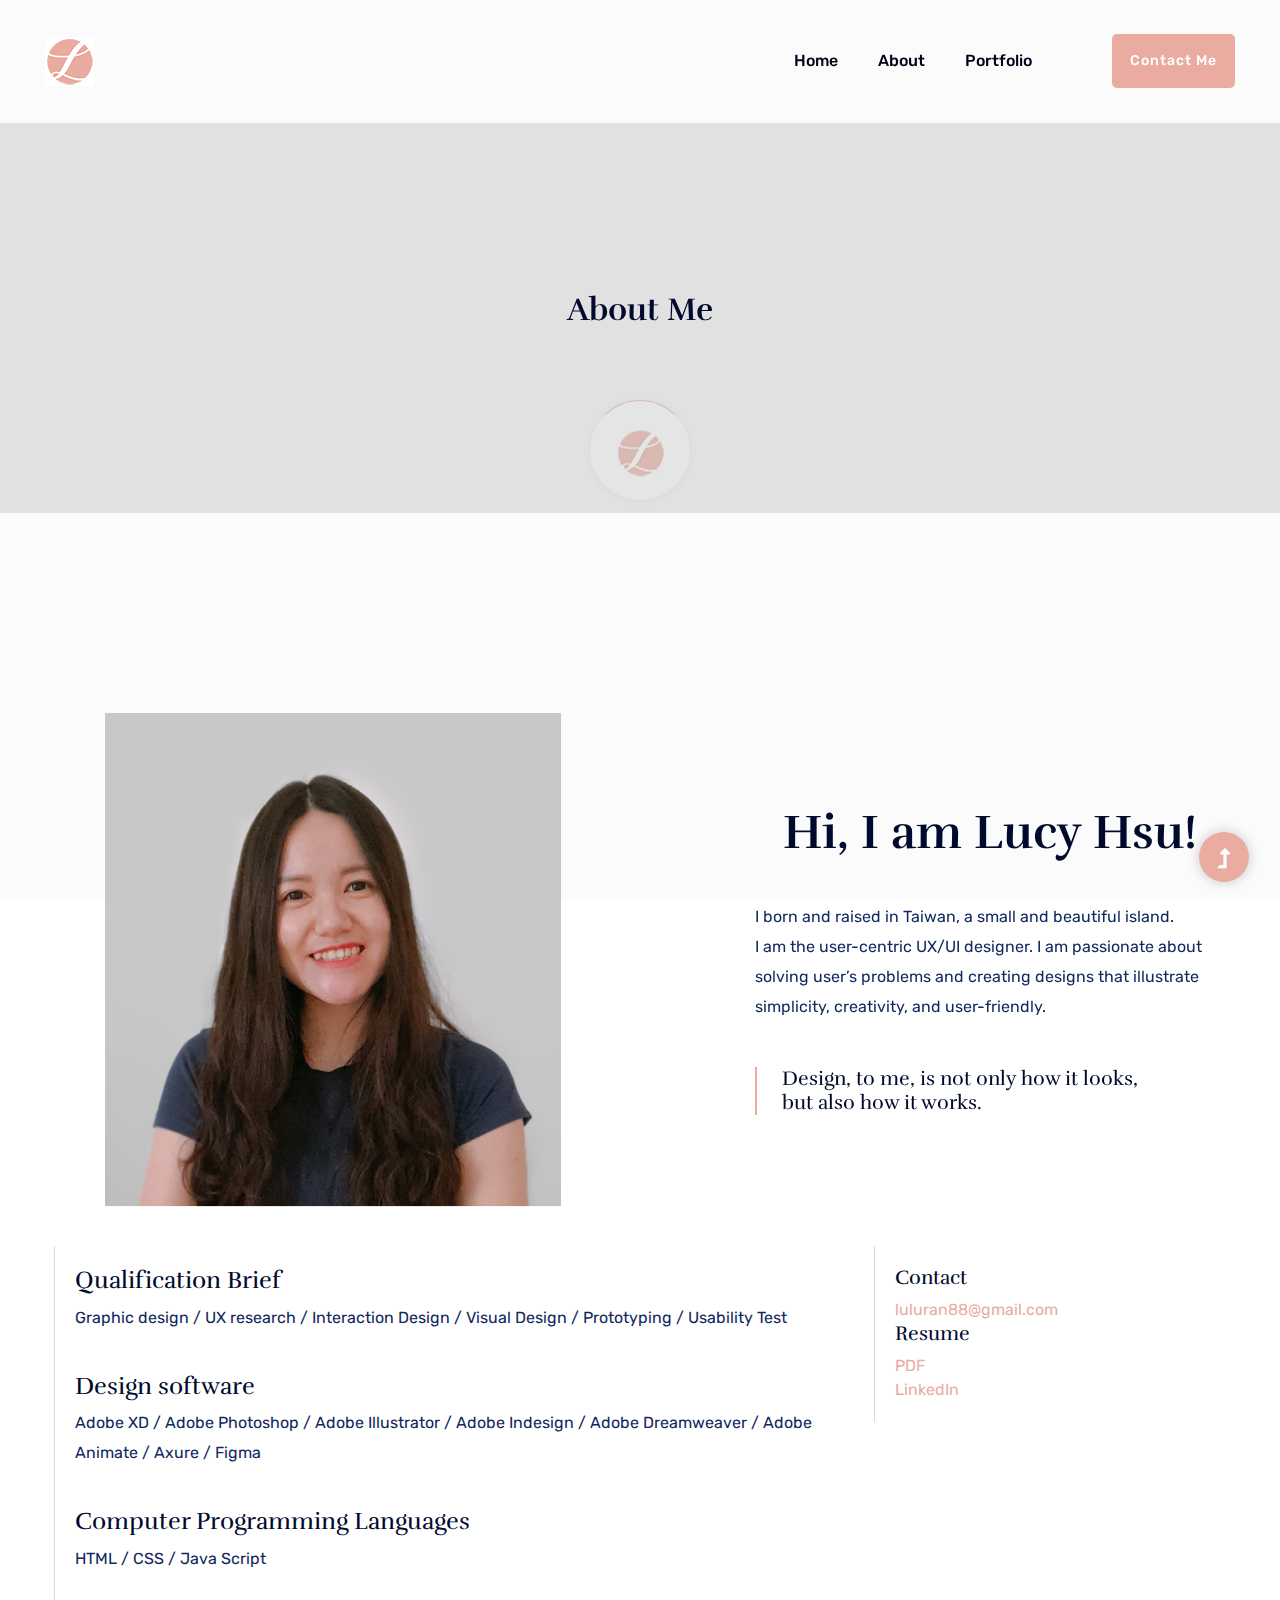
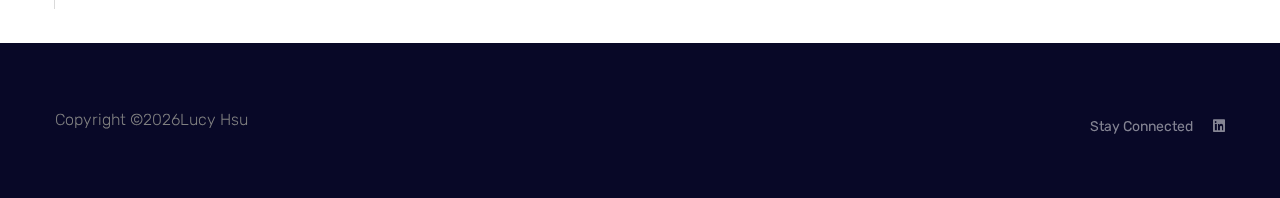
==== commit b0192e12: "Add files via upload" ====
--- a/about.html
+++ b/about.html
@@ -111,7 +111,7 @@
                     </div>
                     
                      <div id="description">
-                                
+                                <div id="descriptioncolumn">
                              <div id="aboutdescriptioncolumn_left">
                             <h4>Qualification Brief</h4>
                             <p>Graphic design / UX research / Interaction Design / Visual Design / Prototyping / Usability Test </p>
@@ -128,12 +128,13 @@
                                     <div class="description-item"><h5>Contact</h5><a href="mailto:luluran88.gmail.com" style="color:#eaaca1">luluran88@gmail.com</a></div>
                                     <div class="description-item"><h5>Resume</h5><a href="assets/img/gallery/resume2020.pdf" style="color:#eaaca1">PDF</a><br><a href="https://www.linkedin.com/in/lucyhsu0910/" style="color:#eaaca1">LinkedIn</a></div> 
                             </div>
-                             
+                         </div>
+                         </div>
+                         </div>
                             </div>
                 </div>
                    <br>
-            </div>
-        </div>
+         
         <!-- About Me End -->
        
     </main>
@@ -150,7 +151,9 @@
                 <div class="footer-bottom">
                     <div class="row d-flex justify-content-between align-items-center">
                         <div class="col-xl-9 col-lg-8">
-                          
+                            <div class="footer-copy-right">
+                               <p style="color: gray">Copyright &copy;<script>document.write(new Date().getFullYear())</script>Lucy Hsu</p>
+                            </div>
                         </div>
                         <div class="col-xl-3 col-lg-4">
                             <!-- Footer Social -->
--- a/assets/css/style.css
+++ b/assets/css/style.css
@@ -28,7 +28,22 @@
 #description{
 margin-top: 30px;}
 
-.about-area .about-caption h3{font-size:30px;color:#000a2d;font-weight:700;margin-bottom:35px;line-height:1.5}@media (max-width: 575px){.about-area .about-caption h3{font-size:24px;line-height:1.6}}.about-area .about-caption .pera1{margin-bottom:25px}.about-area .about-caption2 h3{font-size:40px;color:#000a2d;font-weight:700;margin-bottom:35px;line-height:1.5}@media only screen and (min-width: 768px) and (max-width: 991px){.about-area .about-caption2 h3{font-size:30px}}@media only screen and (min-width: 576px) and (max-width: 767px){.about-area .about-caption2 h3{font-size:30px}}@media (max-width: 575px){.about-area .about-caption2 h3{font-size:25px}}.about-area .about-caption2 p{color:#464d65;font-size:20px;font-weight:500;margin-bottom:10px}.about-area .about-caption2 .send-cv{display:flex;justify-content:space-between}.about-area .about-caption2 .send-cv a{color:#000a2d;font-size:35px;font-weight:500;margin-bottom:10px;text-decoration:underline;display:inline-block}@media only screen and (min-width: 768px) and (max-width: 991px){.about-area .about-caption2 .send-cv a{font-size:30px}}@media only screen and (min-width: 576px) and (max-width: 767px){.about-area .about-caption2 .send-cv a{font-size:28px}}@media (max-width: 575px){.about-area .about-caption2 .send-cv a{font-size:25px}}.about-area .about-caption2 .send-cv i{font-size:30px;cursor:pointer;text-decoration:double underline;position:relative;bottom:-10px}@media only screen and (min-width: 576px) and (max-width: 767px){.about-area .about-caption2 .send-cv i{bottom:-6px;font-size:23px}}@media (max-width: 575px){.about-area .about-caption2 .send-cv i{bottom:-6px;font-size:23px}}.about-me .about-me-img img{width:80%; margin-left: 95px}.about-me .about-me-caption h2{font-size:48px;display:block;color:#000a2d;font-weight:600;margin-bottom:40px}@media only screen and (min-width: 992px) and (max-width: 1199px){.about-me .about-me-caption h2{font-size:41px}}@media only screen and (min-width: 768px) and (max-width: 991px){.about-me .about-me-caption h2{font-size:35px}}@media only screen and (min-width: 576px) and (max-width: 767px){.about-me .about-me-caption h2{font-size:31px}}@media (max-width: 575px){.about-me .about-me-caption h2{font-size:24px;line-height:1.6}}.about-me .about-me-caption h5{padding-left:25px;border-left:2px solid #eaaca1;margin-bottom:30px}
+.about-area .about-caption h3{font-size:30px;color:#000a2d;font-weight:700;margin-bottom:35px;line-height:1.5}
+@media (max-width: 575px){.about-area .about-caption h3{font-size:24px;line-height:1.6}}.about-area .about-caption .pera1{margin-bottom:25px}.about-area .about-caption2 h3{font-size:40px;color:#000a2d;font-weight:700;margin-bottom:35px;line-height:1.5}
+@media only screen and (min-width: 768px) and (max-width: 991px){.about-area .about-caption2 h3{font-size:30px}}
+@media only screen and (min-width: 576px) and (max-width: 767px){.about-area .about-caption2 h3{font-size:30px}}
+@media (max-width: 575px){.about-area .about-caption2 h3{font-size:25px}}.about-area .about-caption2 p{color:#464d65;font-size:20px;font-weight:500;margin-bottom:10px}.about-area .about-caption2 .send-cv{display:flex;justify-content:space-between}.about-area .about-caption2 .send-cv a{color:#000a2d;font-size:35px;font-weight:500;margin-bottom:10px;text-decoration:underline;display:inline-block}
+@media only screen and (min-width: 768px) and (max-width: 991px){.about-area .about-caption2 .send-cv a{font-size:30px}}
+@media only screen and (min-width: 576px) and (max-width: 767px){.about-area .about-caption2 .send-cv a{font-size:28px}}
+@media (max-width: 575px){.about-area .about-caption2 .send-cv a{font-size:25px}}.about-area .about-caption2 .send-cv i{font-size:30px;cursor:pointer;text-decoration:double underline;position:relative;bottom:-10px}
+@media only screen and (min-width: 576px) and (max-width: 767px){.about-area .about-caption2 .send-cv i{bottom:-6px;font-size:23px}}
+
+@media (max-width: 575px){.about-area .about-caption2 .send-cv i{bottom:-6px;font-size:23px}}.about-me .about-me-img img{width:80%; margin-left: 50px}.about-me .about-me-caption h2{font-size:48px;display:block;color:#000a2d;font-weight:600;margin-bottom:40px}
+
+@media only screen and (min-width: 992px) and (max-width: 1199px){.about-me .about-me-caption h2{font-size:41px}}
+@media only screen and (min-width: 768px) and (max-width: 991px){.about-me .about-me-caption h2{font-size:35px}}
+@media only screen and (min-width: 576px) and (max-width: 767px){.about-me .about-me-caption h2{font-size:31px}}
+@media (max-width: 575px){.about-me .about-me-caption h2{font-size:24px;line-height:1.6}}.about-me .about-me-caption h5{padding-left:25px;border-left:2px solid #eaaca1;margin-bottom:30px}
 
 .divider{
     margin: 30px auto 60px auto;
@@ -67,11 +82,12 @@
 .single-services:hover #overlay{opacity: 1}
 
 
-#interview, #cardsorting,#navigation, #usability, #description, #covidmood:after{
+#interview, #cardsorting,#navigation, #usability, #description, #covidmoodcolumn:after{
 content: "";
   display: table;
   clear: both;
-    margin: auto
+    margin: auto;
+        padding: 10px
 }
 
 #interviewcolumn, #cardsortingcolumn, #navigationcolumn, #usabilitycolumn, #covidmoodcolumn{
@@ -123,8 +139,8 @@
     width:30%;
    }
 
-@media only screen and (min-width: 576px) and (max-width: 767px){#interviewcolumn, #cardsortingcolumn, #navigationcolumn{width: 100%; float: none}}
-@media (max-width: 575px){#interviewcolumn, #cardsortingcolumn,#navigationcolumn{width: 100%; float: none}}
+@media only screen and (min-width: 576px) and (max-width: 767px){#interviewcolumn, #cardsortingcolumn, #navigationcolumn, #usabilitycolumn, #covidmoodcolumn, #descriptioncolumn_left, #descriptioncolumn_right, #descriptioncolumnmini_left, #descriptioncolumnmini_right, #aboutdescriptioncolumn_left, #aboutdescriptioncolumn_right{width: 100%; float: none}}
+@media (max-width: 575px){#interviewcolumn, #cardsortingcolumn, #navigationcolumn, #usabilitycolumn, #covidmoodcolumn, #descriptioncolumn_left, #descriptioncolumn_right, #descriptioncolumnmini_left, #descriptioncolumnmini_right, #aboutdescriptioncolumn_left, #aboutdescriptioncolumn_right{width: 100%; float: none}}
 
 #finding{
 margin: auto}
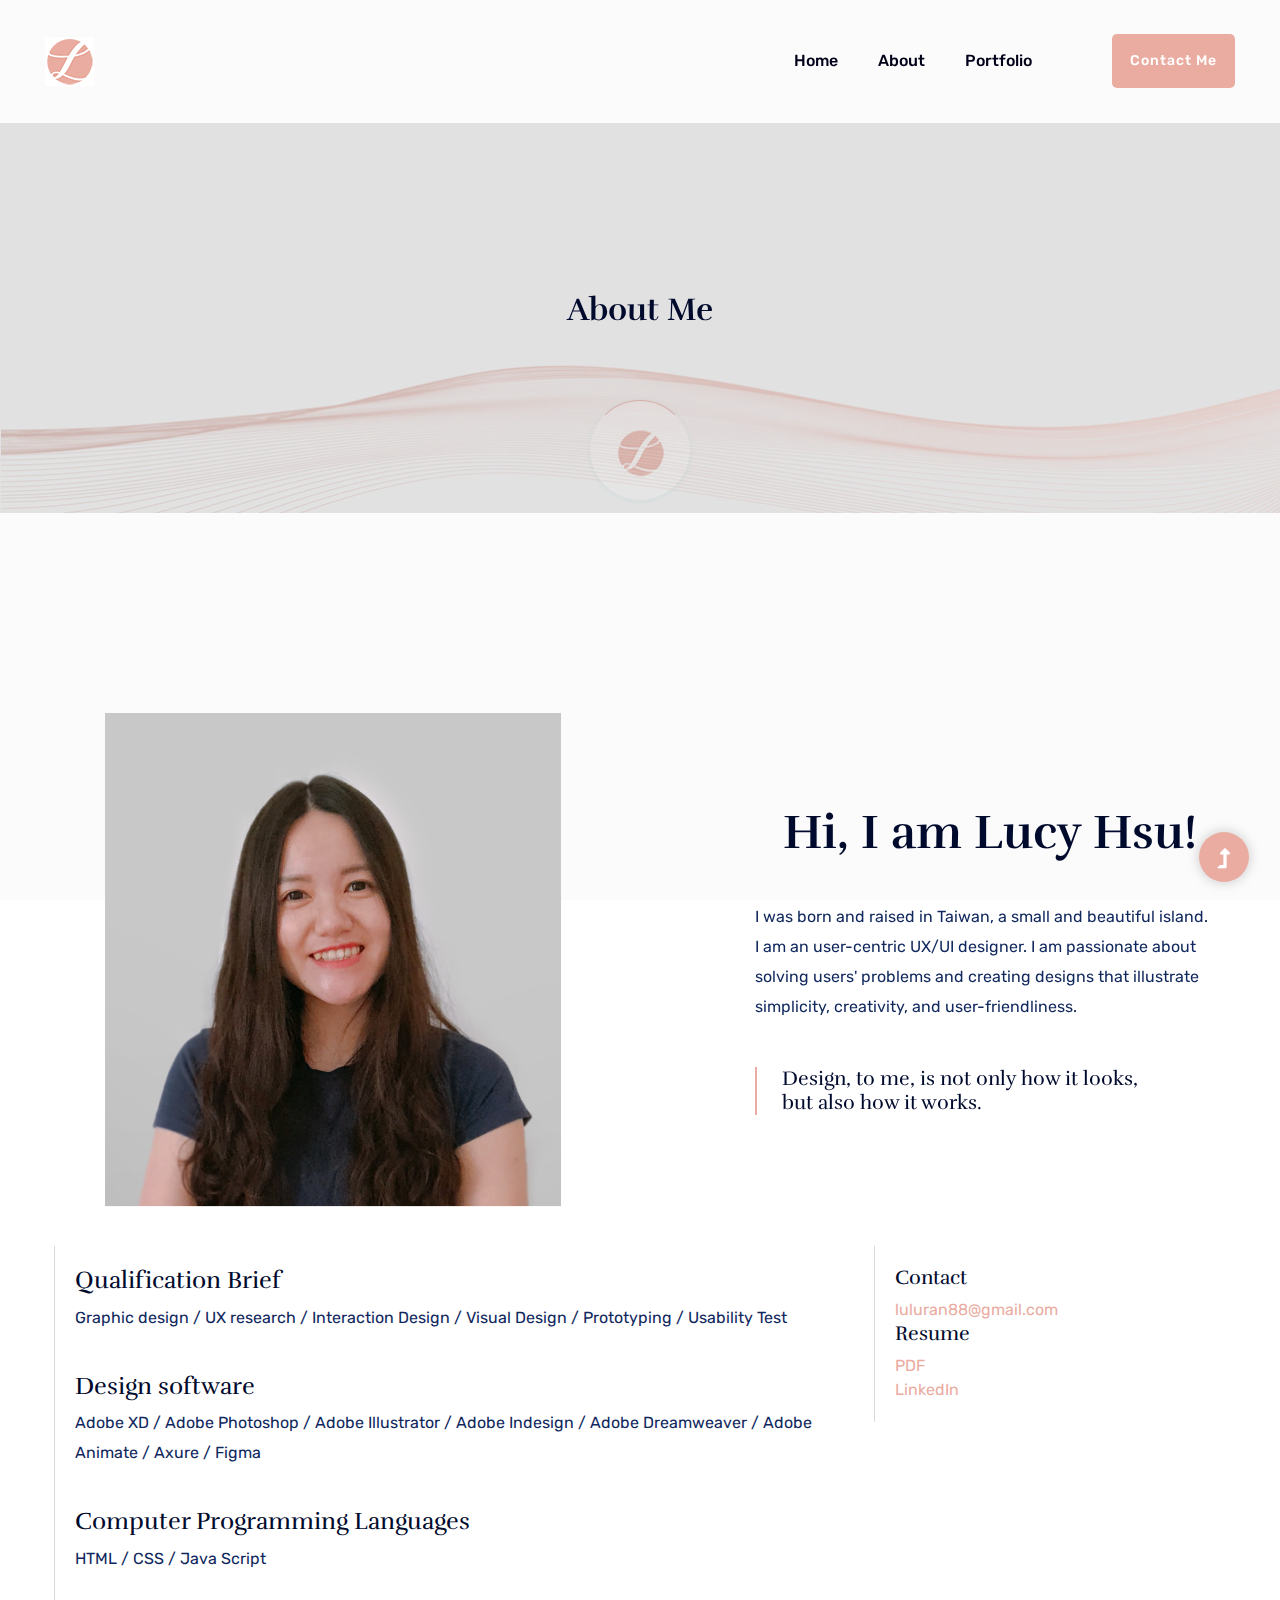
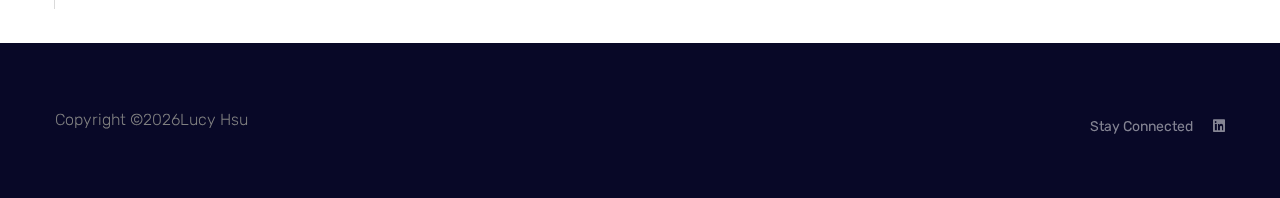
==== commit e317c246: "Add files via upload" ====
--- a/about.html
+++ b/about.html
@@ -104,7 +104,7 @@
                     <div class="col-lg-5 col-md-6">
                         <div class="about-me-caption">
                             <h2>Hi, I am Lucy Hsu!</h2> 
-                            <p class="pb-30">I born and raised in Taiwan, a small and beautiful island. <br> I am the user-centric UX/UI designer. I am passionate about solving user’s problems and creating designs that illustrate simplicity, creativity, and user-friendly. </p>
+                            <p class="pb-30">I was born and raised in Taiwan, a small and beautiful island. <br> I am an user-centric UX/UI designer. I am passionate about solving users' problems and creating designs that illustrate simplicity, creativity, and user-friendliness. </p>
                             <h5>Design, to me, is not only how it looks, <br>but also how it works.</h5>
                            
                         </div>
--- a/assets/css/style.css
+++ b/assets/css/style.css
@@ -95,7 +95,10 @@
   width: 50%;
 }
 
-
+.covidhaha{
+    padding-top: 10px;
+   height: 550px;
+}
 
 #descriptioncolumn_left{
     float:left;
@@ -140,7 +143,7 @@
    }
 
 @media only screen and (min-width: 576px) and (max-width: 767px){#interviewcolumn, #cardsortingcolumn, #navigationcolumn, #usabilitycolumn, #covidmoodcolumn, #descriptioncolumn_left, #descriptioncolumn_right, #descriptioncolumnmini_left, #descriptioncolumnmini_right, #aboutdescriptioncolumn_left, #aboutdescriptioncolumn_right{width: 100%; float: none}}
-@media (max-width: 575px){#interviewcolumn, #cardsortingcolumn, #navigationcolumn, #usabilitycolumn, #covidmoodcolumn, #descriptioncolumn_left, #descriptioncolumn_right, #descriptioncolumnmini_left, #descriptioncolumnmini_right, #aboutdescriptioncolumn_left, #aboutdescriptioncolumn_right{width: 100%; float: none}}
+@media (max-width: 575px){#interviewcolumn, #cardsortingcolumn, #navigationcolumn, #usabilitycolumn, #covidmoodcolumn, #descriptioncolumn_left, #descriptioncolumn_right, #descriptioncolumnmini_left, #descriptioncolumnmini_right, #aboutdescriptioncolumn_left, #aboutdescriptioncolumn_right, {width: 100%; float: none}}
 
 #finding{
 margin: auto}
@@ -154,6 +157,20 @@
 {font-size: 16px;
 color: gray;
 text-align: center}
+
+#msigif{
+width: 270px;
+margin: auto}
+
+#antigif{
+width: 70%;
+margin: auto}
+
+@media only screen and (min-width: 576px) and (max-width: 767px){#msigif{width: 180px; float: none}}
+@media (max-width: 575px){#msigif, {width: 90px; float: none}}
+
+@media only screen and (min-width: 576px) and (max-width: 767px){#antigif{width: 100%; float: none}}
+@media (max-width: 575px){#antigif, {width: 100%; float: none}}
 
 .services-area .properties__button{float:right}@media only screen and (min-width: 768px) and (max-width: 991px){.services-area .properties__button{float:left}}@media only screen and (min-width: 576px) and (max-width: 767px){.services-area .properties__button{float:left}}@media (max-width: 575px){.services-area .properties__button{float:left}}.services-area .nav-tabs .nav-link{border:0;border-bottom:2px solid transparent;padding:10px 20px}@media only screen and (min-width: 992px) and (max-width: 1199px){.services-area .nav-tabs .nav-link{padding:10px 10px}}@media only screen and (min-width: 768px) and (max-width: 991px){.services-area .nav-tabs .nav-link{padding:10px 15px}}@media only screen and (min-width: 576px) and (max-width: 767px){.services-area .nav-tabs .nav-link{padding:10px 15px}}@media (max-width: 575px){.services-area .nav-tabs .nav-link{padding:10px 15px}}.services-area .nav-tabs::before{position:absolute;content:"";width:100%;height:2px;background:#e7ebf2;bottom:-1px;left:0}@media only screen and (min-width: 576px) and (max-width: 767px){.services-area .nav-tabs::before{display:none}}@media (max-width: 575px){.services-area .nav-tabs::before{display:none}}.services-area .nav-tabs .nav-item.show .nav-link,.services-area .nav-tabs .nav-link.active{background:none;border-bottom:2px solid #ff5757;z-index:5;position:relative}.services-area .nav-tabs .nav-item{display:block;color:#161e46;font-weight:500;text-transform:capitalize;font-size:16px}.services-area .nav-tabs{margin-bottom:9px;padding-bottom:0px;position:relative;border:0;display:flex;justify-content:center}@media only screen and (min-width: 768px) and (max-width: 991px){.services-area .nav-tabs{justify-content:start}}@media only screen and (min-width: 576px) and (max-width: 767px){.services-area .nav-tabs{justify-content:start}}@media (max-width: 575px){.services-area .nav-tabs{justify-content:start}}.tab-pane{-webkit-transition:all .6s ease-out 0s;-moz-transition:all .6s ease-out 0s;-ms-transition:all .6s ease-out 0s;-o-transition:all .6s ease-out 0s;transition:all .6s ease-out 0s}.wantToWork-area{background-image:url(../img/gallery/section_bg02.jpg);background-size:cover;background-repeat:no-repeat}.wantToWork-area .wantToWork-caption h2{color:#eaaca1;font-size:48px;font-weight:700;line-height:1.5;margin:0}@media only screen and (min-width: 768px) and (max-width: 991px){.wantToWork-area .wantToWork-caption h2{font-size:30px}}@media (max-width: 575px){.wantToWork-area .wantToWork-caption h2{font-size:25px;margin-bottom:20px}}.wantToWork-area .wantToWork-caption p{font-size:18px}@media only screen and (min-width: 576px) and (max-width: 767px){.wantToWork-area .wantToWork-btn{float:left;margin-top:30px}}@media (max-width: 575px){.wantToWork-area .wantToWork-btn{float:left;margin-top:30px}}@media only screen and (min-width: 768px) and (max-width: 991px){.wantToWork-area .wantToWork-btn{float:left;margin-top:30px}}.contact-info-area .contact-caption h3{font-size:48px;display:block;color:#000a2d;font-weight:600;margin-bottom:40px}@media only screen and (min-width: 576px) and (max-width: 767px){.contact-info-area .contact-caption h3{font-size:31px}}@media (max-width: 575px){.contact-info-area .contact-caption h3{font-size:28px;line-height:1.6}}.contact-info-area .contact-caption p{margin-bottom:40px}.contact-info-area .contact-wrapper input{background:#fff;height:60px;width:100%;padding:10px 26px;border:0;color:#a3a3a3;font-weight:500;text-transform:capitalize;border-radius:0px;border:0;margin-bottom:30px}.contact-info-area .contact-wrapper input::placeholder{color:#9696a7;font-weight:300;font-size:16px}.contact-info-area .contact-wrapper textarea{color:#a3a3a3;background:#fff;font-weight:500;letter-spacing:2px;text-transform:capitalize;height:160px;width:100%;padding:30px 26px;border:0;border-radius:0px;border:0;margin-bottom:30px}.contact-info-area .contact-wrapper textarea::placeholder{color:#9696a7;font-weight:300;font-size:16px}
 
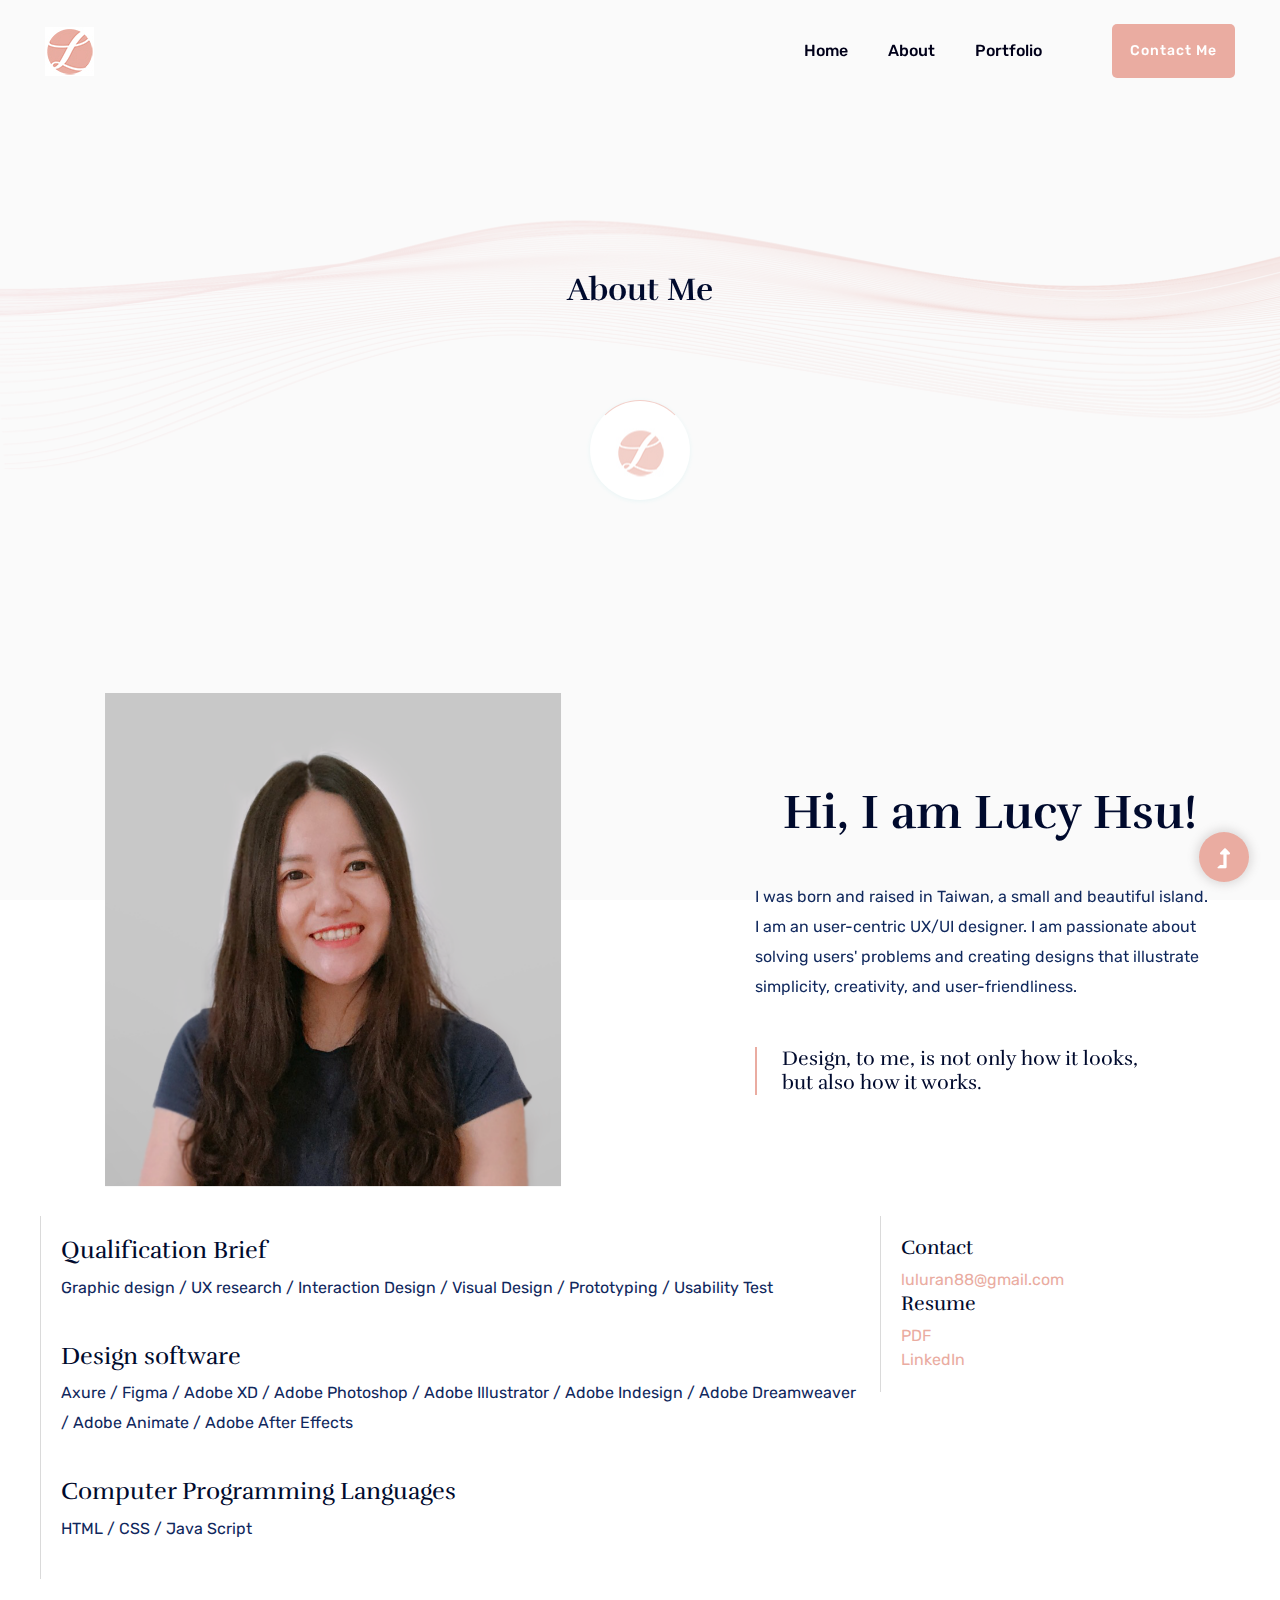
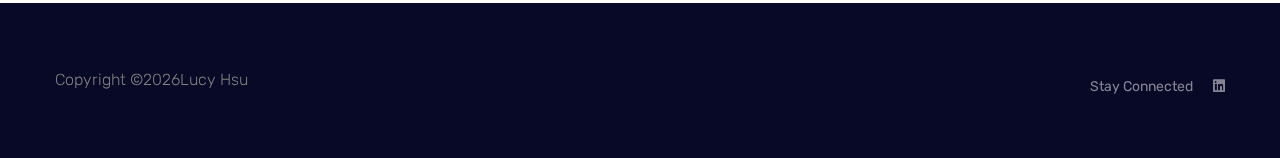
==== commit 36303114: "Add files via upload" ====
--- a/about.html
+++ b/about.html
@@ -106,7 +106,6 @@
                             <h2>Hi, I am Lucy Hsu!</h2> 
                             <p class="pb-30">I was born and raised in Taiwan, a small and beautiful island. <br> I am an user-centric UX/UI designer. I am passionate about solving users' problems and creating designs that illustrate simplicity, creativity, and user-friendliness. </p>
                             <h5>Design, to me, is not only how it looks, <br>but also how it works.</h5>
-                           
                         </div>
                     </div>
                     
@@ -117,7 +116,7 @@
                             <p>Graphic design / UX research / Interaction Design / Visual Design / Prototyping / Usability Test </p>
                                  <br>
                             <h4>Design software</h4>
-                            <p>Adobe XD / Adobe Photoshop / Adobe Illustrator / Adobe Indesign / Adobe Dreamweaver / Adobe Animate / Axure / Figma</p>
+                            <p>Axure / Figma / Adobe XD / Adobe Photoshop / Adobe Illustrator / Adobe Indesign / Adobe Dreamweaver / Adobe Animate / Adobe After Effects</p>
                                  <br>
                             <h4>Computer Programming Languages</h4>
                             <p>HTML / CSS / Java Script</p>
@@ -126,7 +125,7 @@
                               
                             <div id="aboutdescriptioncolumn_right">
                                     <div class="description-item"><h5>Contact</h5><a href="mailto:luluran88.gmail.com" style="color:#eaaca1">luluran88@gmail.com</a></div>
-                                    <div class="description-item"><h5>Resume</h5><a href="assets/img/gallery/resume2020.pdf" style="color:#eaaca1">PDF</a><br><a href="https://www.linkedin.com/in/lucyhsu0910/" style="color:#eaaca1">LinkedIn</a></div> 
+                                    <div class="description-item"><h5>Resume</h5><a href="assets/img/gallery/resume_Wei_Lu(Lucy)_Hsu_2020.pdf" style="color:#eaaca1">PDF</a><br><a href="https://www.linkedin.com/in/lucyhsu0910/" style="color:#eaaca1">LinkedIn</a></div> 
                             </div>
                          </div>
                          </div>
--- a/assets/css/style.css
+++ b/assets/css/style.css
@@ -43,7 +43,7 @@
 @media only screen and (min-width: 992px) and (max-width: 1199px){.about-me .about-me-caption h2{font-size:41px}}
 @media only screen and (min-width: 768px) and (max-width: 991px){.about-me .about-me-caption h2{font-size:35px}}
 @media only screen and (min-width: 576px) and (max-width: 767px){.about-me .about-me-caption h2{font-size:31px}}
-@media (max-width: 575px){.about-me .about-me-caption h2{font-size:24px;line-height:1.6}}.about-me .about-me-caption h5{padding-left:25px;border-left:2px solid #eaaca1;margin-bottom:30px}
+@media (max-width: 300px){.about-me .about-me-caption h2{font-size:24px;line-height:1.6}}.about-me .about-me-caption h5{padding-left:25px;border-left:2px solid #eaaca1;margin-bottom:30px}
 
 .divider{
     margin: 30px auto 60px auto;
@@ -82,22 +82,17 @@
 .single-services:hover #overlay{opacity: 1}
 
 
-#interview, #cardsorting,#navigation, #usability, #description, #covidmoodcolumn:after{
+#interview, #cardsorting,#navigation, #usability, #description, #covidmood, #msiusability:after{
 content: "";
   display: table;
   clear: both;
     margin: auto;
-        padding: 10px
+        
 }
 
-#interviewcolumn, #cardsortingcolumn, #navigationcolumn, #usabilitycolumn, #covidmoodcolumn{
+#interviewcolumn, #cardsortingcolumn, #navigationcolumn, #usabilitycolumn, #covidmoodcolumn {
  float: left;
   width: 50%;
-}
-
-.covidhaha{
-    padding-top: 10px;
-   height: 550px;
 }
 
 #descriptioncolumn_left{
@@ -136,14 +131,24 @@
   }
 
 #aboutdescriptioncolumn_right{
-    float: left;
+    float:left;
     border-left: 1px solid #dadada;
     padding: 20px;
     width:30%;
    }
 
-@media only screen and (min-width: 576px) and (max-width: 767px){#interviewcolumn, #cardsortingcolumn, #navigationcolumn, #usabilitycolumn, #covidmoodcolumn, #descriptioncolumn_left, #descriptioncolumn_right, #descriptioncolumnmini_left, #descriptioncolumnmini_right, #aboutdescriptioncolumn_left, #aboutdescriptioncolumn_right{width: 100%; float: none}}
-@media (max-width: 575px){#interviewcolumn, #cardsortingcolumn, #navigationcolumn, #usabilitycolumn, #covidmoodcolumn, #descriptioncolumn_left, #descriptioncolumn_right, #descriptioncolumnmini_left, #descriptioncolumnmini_right, #aboutdescriptioncolumn_left, #aboutdescriptioncolumn_right, {width: 100%; float: none}}
+#msiusabilitycolumn_left{
+      float: left;
+    width:70%;
+}
+
+#msiusabilitycolumn_right{
+      float: left;
+    width:30%;
+}
+
+@media only screen and (min-width: 576px) and (max-width: 767px){#interviewcolumn, #cardsortingcolumn, #navigationcolumn, #usabilitycolumn, #covidmoodcolumn, #descriptioncolumn_left, #descriptioncolumn_right, #descriptioncolumnmini_left, #descriptioncolumnmini_right, #aboutdescriptioncolumn_left, #aboutdescriptioncolumn_right, #msiusabilitycolumn_left, #msiusabilitycolumn_right{width: 100%; float: none}}
+@media (max-width: 575px){#interviewcolumn, #cardsortingcolumn, #navigationcolumn, #usabilitycolumn, #covidmoodcolumn, #descriptioncolumn_left, #descriptioncolumn_right, #descriptioncolumnmini_left, #descriptioncolumnmini_right, #aboutdescriptioncolumn_left, #aboutdescriptioncolumn_right, #aboutdescriptioncolumn_right, #msiusabilitycolumn_left, #msiusabilitycolumn_right{width: 100%; float: none}}
 
 #finding{
 margin: auto}
@@ -177,13 +182,14 @@
 
 
 .portfolio-details-area .details-img img
-{width:100%;display: block;
-  margin-left: auto;
-  margin-right: auto;}
-@media only screen and (min-width: 768px) and (max-width: 991px){.portfolio-details-area .details-caption{padding-left:0}}
-@media only screen and (min-width: 576px) and (max-width: 767px){.portfolio-details-area .details-caption{padding-left:0}}
+{width:100%;
+    display: block;
+  margin: auto}
 
-@media (max-width: 575px){.portfolio-details-area .details-caption{padding-left:0}}.portfolio-details-area .details-caption h3{font-size:36px;font-weight:700;line-height:1.2;margin-bottom:23px}@media only screen and (min-width: 576px) and (max-width: 767px){.portfolio-details-area .details-caption h3{font-size:29px}}@media (max-width: 575px){.portfolio-details-area .details-caption h3{font-size:29px}}.portfolio-details-area .details-caption p{color:#242424}.categories-area{background-image:url(../img/gallery/shape1.png);background-size:71%;background-repeat:no-repeat;background-position:left top}@media only screen and (min-width: 768px) and (max-width: 991px){.categories-area{background-image:unset}}@media only screen and (min-width: 576px) and (max-width: 767px){.categories-area{background-image:unset}}@media (max-width: 575px){.categories-area{background-image:unset}}.categories-area.categories-area2{background-image:unset}.categories-area .single-cat{border:1px solid #e1ebf7;border-radius:6px;padding:61px 22px;-webkit-transition:all .4s ease-out 0s;-moz-transition:all .4s ease-out 0s;-ms-transition:all .4s ease-out 0s;-o-transition:all .4s ease-out 0s;transition:all .4s ease-out 0s;position:relative;z-index:1}.categories-area .single-cat::before{position:absolute;content:"";width:100%;height:0;background:#ff3d1c;transition:.6s;bottom:0;left:0;z-index:-1;border-radius:6px}.categories-area .single-cat .cat-icon span{color:#eaaca1;font-size:50px;margin-bottom:30px;display:block;margin-bottom:50px;width:100px;height:100px;background:#fff4f4;line-height:100px;text-align:center;border-radius:50px;display:inline-block}.categories-area .single-cat .cat-cap h5>a{font-size:25px;font-weight:700;margin-bottom:21px;display:block;-webkit-transition:all .2s ease-out 0s;-moz-transition:all .2s ease-out 0s;-ms-transition:all .2s ease-out 0s;-o-transition:all .2s ease-out 0s;transition:all .2s ease-out 0s}@media only screen and (min-width: 576px) and (max-width: 767px){.categories-area .single-cat .cat-cap h5>a{font-size:21px}}@media (max-width: 575px){.categories-area .single-cat .cat-cap h5>a{font-size:21px}}.categories-area .single-cat .cat-cap p{margin-bottom:36px;color:#57667e;font-size:16px;-webkit-transition:all .2s ease-out 0s;-moz-transition:all .2s ease-out 0s;-ms-transition:all .2s ease-out 0s;-o-transition:all .2s ease-out 0s;transition:all .2s ease-out 0s;margin:0}@media only screen and (min-width: 576px) and (max-width: 767px){.categories-area .single-cat .cat-cap p{font-size:15px}}.categories-area .single-cat .cat-cap a{color:#1c165c;font-size:16px;font-weight:600;-webkit-transition:all .2s ease-out 0s;-moz-transition:all .2s ease-out 0s;-ms-transition:all .2s ease-out 0s;-o-transition:all .2s ease-out 0s;transition:all .2s ease-out 0s}.categories-area .single-cat:hover{border:1px solid transparent}.categories-area .single-cat:hover::before{height:100%}.categories-area .single-cat:hover .cat-icon span{background:#fff}.categories-area .single-cat:hover .cat-cap h5{color:#fff}.categories-area .single-cat:hover .cat-cap p{color:#fff}.categories-area .single-cat:hover .cat-cap a{color:#fff}.footer-area{background:#080827}.footer-area .footer-top .footer-top-cap img{margin-bottom:30px}.footer-area .footer-top .footer-top-cap span a{font-size:50px;display:block;color:#fff;font-weight:400;margin-bottom:20px}@media (max-width: 575px){.footer-area .footer-top .footer-top-cap span a{font-size:27px}}@media only screen and (min-width: 576px) and (max-width: 767px){.footer-area .footer-top 
+@media only screen and (min-width: 768px) and (max-width: 991px){.portfolio-details-area .details-caption{padding-left:10px}}
+@media only screen and (min-width: 576px) and (max-width: 767px){.portfolio-details-area .details-caption{padding-left:10px}}
+
+@media (max-width: 575px){.portfolio-details-area .details-caption{padding-left:8px}}.portfolio-details-area .details-caption h3{font-size:36px;font-weight:700;line-height:1.2;margin-bottom:23px}@media only screen and (min-width: 576px) and (max-width: 767px){.portfolio-details-area .details-caption h3{font-size:29px}}@media (max-width: 575px){.portfolio-details-area .details-caption h3{font-size:29px}}.portfolio-details-area .details-caption p{color:#242424}.categories-area{background-image:url(../img/gallery/shape1.png);background-size:71%;background-repeat:no-repeat;background-position:left top}@media only screen and (min-width: 768px) and (max-width: 991px){.categories-area{background-image:unset}}@media only screen and (min-width: 576px) and (max-width: 767px){.categories-area{background-image:unset}}@media (max-width: 575px){.categories-area{background-image:unset}}.categories-area.categories-area2{background-image:unset}.categories-area .single-cat{border:1px solid #e1ebf7;border-radius:6px;padding:61px 22px;-webkit-transition:all .4s ease-out 0s;-moz-transition:all .4s ease-out 0s;-ms-transition:all .4s ease-out 0s;-o-transition:all .4s ease-out 0s;transition:all .4s ease-out 0s;position:relative;z-index:1}.categories-area .single-cat::before{position:absolute;content:"";width:100%;height:0;background:#ff3d1c;transition:.6s;bottom:0;left:0;z-index:-1;border-radius:6px}.categories-area .single-cat .cat-icon span{color:#eaaca1;font-size:50px;margin-bottom:30px;display:block;margin-bottom:50px;width:100px;height:100px;background:#fff4f4;line-height:100px;text-align:center;border-radius:50px;display:inline-block}.categories-area .single-cat .cat-cap h5>a{font-size:25px;font-weight:700;margin-bottom:21px;display:block;-webkit-transition:all .2s ease-out 0s;-moz-transition:all .2s ease-out 0s;-ms-transition:all .2s ease-out 0s;-o-transition:all .2s ease-out 0s;transition:all .2s ease-out 0s}@media only screen and (min-width: 576px) and (max-width: 767px){.categories-area .single-cat .cat-cap h5>a{font-size:21px}}@media (max-width: 575px){.categories-area .single-cat .cat-cap h5>a{font-size:21px}}.categories-area .single-cat .cat-cap p{margin-bottom:36px;color:#57667e;font-size:16px;-webkit-transition:all .2s ease-out 0s;-moz-transition:all .2s ease-out 0s;-ms-transition:all .2s ease-out 0s;-o-transition:all .2s ease-out 0s;transition:all .2s ease-out 0s;margin:0}@media only screen and (min-width: 576px) and (max-width: 767px){.categories-area .single-cat .cat-cap p{font-size:15px}}.categories-area .single-cat .cat-cap a{color:#1c165c;font-size:16px;font-weight:600;-webkit-transition:all .2s ease-out 0s;-moz-transition:all .2s ease-out 0s;-ms-transition:all .2s ease-out 0s;-o-transition:all .2s ease-out 0s;transition:all .2s ease-out 0s}.categories-area .single-cat:hover{border:1px solid transparent}.categories-area .single-cat:hover::before{height:100%}.categories-area .single-cat:hover .cat-icon span{background:#fff}.categories-area .single-cat:hover .cat-cap h5{color:#fff}.categories-area .single-cat:hover .cat-cap p{color:#fff}.categories-area .single-cat:hover .cat-cap a{color:#fff}.footer-area{background:#080827}.footer-area .footer-top .footer-top-cap img{margin-bottom:30px}.footer-area .footer-top .footer-top-cap span a{font-size:50px;display:block;color:#fff;font-weight:400;margin-bottom:20px}@media (max-width: 575px){.footer-area .footer-top .footer-top-cap span a{font-size:27px}}@media only screen and (min-width: 576px) and (max-width: 767px){.footer-area .footer-top 
 .footer-top-cap span a{font-size:45px}}.footer-area .footer-top .footer-top-cap span a:hvoer{color:#fff}.footer-area .footer-top .footer-top-cap p{color:#c5c5dd;margin-bottom:1px}.footer-area .footer-bottom{padding-bottom:50px;padding-top:20px}.footer-area .footer-bottom .footer-copy-right p{color:#393a50;font-weight:300;font-size:16px;line-height:2;margin-bottom:12px}.footer-area .footer-bottom .footer-copy-right p i{color:#eaaca1}.footer-area .footer-bottom .footer-copy-right p a{color:#eaaca1}@media only screen and (min-width: 768px) and (max-width: 991px){.footer-area .footer-social{float:left;padding-top:10px}}@media only screen and (min-width: 576px) and (max-width: 767px){.footer-area .footer-social{float:left;padding-top:10px}}@media (max-width: 575px){.footer-area .footer-social{float:left;padding-top:10px}}.footer-area .footer-social a{color:#848493;font-size:14px;text-align:center;margin-left:16px}.footer-area .footer-social a:first-child{margin-left:0px}.footer-area .footer-social a:hover{color:#fff}.hero-caption span{color:#fff;font-size:16px;display:block;margin-bottom:24px;font-weight:600;padding-left:95px;position:relative}.hero-caption span::before{position:absolute;content:"";width:75px;height:3px;background:#eaaca1;left:0;top:52%;transform:translateY(-50%)}.hero-caption h2{color:#fff;font-size:50px;font-weight:700}.latest-blog-area .custom-row{margin:0 -15px}.latest-blog-area .blog-wrapper{border:1px solid #f0f0f0;border-radius:5px;padding:50px 40px;position:relative;background:#fff}.latest-blog-area .blog-wrapper .blog-inner .blog-top{display:flex;align-items:center;margin-bottom:30px}.latest-blog-area .blog-wrapper .blog-inner .blog-top p{margin-top:30px;margin-bottom:34px}.latest-blog-area .blog-wrapper .blog-inner .blog-top .comment-person{margin-left:20px}.latest-blog-area .blog-wrapper .blog-inner .blog-top .comment-person h2{color:#eaaca1;font-size:18px;font-weight:600}.latest-blog-area .blog-wrapper .blog-inner .blog-top .comment-person span{color:#57667e;font-weight:300;font-size:14px}.blog-active button{cursor:pointer}.blog-active .slick-arrow{position:absolute;top:-154px;right:10px;background:none;border:none;background:red;width:50px;height:50px;line-height:50px;background:#fff;color:#ff5a5a;border:2px solid #f5f5f5;padding:0;border-radius:50%;cursor:pointer}.blog-active .slick-prev.slick-arrow{right:65px}.latest-blog-area .area-heading{margin-bottom:70px}.blog_area a{color:"Rufina",serif !important;text-decoration:none;transition:.4s}.blog_area a:hover,.blog_area a :hover{background:-webkit-linear-gradient(131deg, #eaaca1 0%, #eaaca1 99%);-webkit-background-clip:text;-webkit-text-fill-color:transparent;text-decoration:none;transition:.4s}.single-blog{overflow:hidden;margin-bottom:30px}.single-blog:hover{box-shadow:0px 10px 20px 0px rgba(42,34,123,0.1)}.single-blog .thumb{overflow:hidden;position:relative}.single-blog .thumb:after{content:'';position:absolute;left:0;top:0;width:100%;height:100%;background:#000;opacity:0;-webkit-transition:all .3s ease-out 0s;-moz-transition:all .3s ease-out 0s;-ms-transition:all .3s ease-out 0s;-o-transition:all .3s ease-out 0s;transition:all .3s ease-out 0s}.single-blog h4{border-bottom:1px solid #dfdfdf;padding-bottom:34px;margin-bottom:25px}.single-blog a{font-size:20px;font-weight:600}.single-blog .date{color:#666666;text-align:left;display:inline-block;font-size:13px;font-weight:300}.single-blog .tag{text-align:left;display:inline-block;float:left;font-size:13px;font-weight:300;margin-right:22px;position:relative}.single-blog .tag:after{content:'';position:absolute;width:1px;height:10px;background:#acacac;right:-12px;top:7px}@media (max-width: 1199px){.single-blog .tag{margin-right:8px}.single-blog .tag:after{display:none}}.single-blog .likes{margin-right:16px}@media (max-width: 800px){.single-blog{margin-bottom:30px}}.single-blog .single-blog-content{padding:30px}.single-blog .single-blog-content .meta-bottom p{font-size:13px;font-weight:300}.single-blog .single-blog-content .meta-bottom i{color:#fdcb9e;font-size:13px;margin-right:7px}@media (max-width: 1199px){.single-blog .single-blog-content{padding:15px}}.single-blog:hover .thumb:after{opacity:.7;-webkit-transition:all .3s ease-out 0s;-moz-transition:all .3s ease-out 0s;-ms-transition:all .3s ease-out 0s;-o-transition:all .3s ease-out 0s;transition:all .3s ease-out 0s}@media (max-width: 1199px){.single-blog h4{transition:all 300ms linear 0s;border-bottom:1px solid #dfdfdf;padding-bottom:14px;margin-bottom:12px}.single-blog h4 a{font-size:18px}}.full_image.single-blog{position:relative}.full_image.single-blog .single-blog-content{position:absolute;left:35px;bottom:0;opacity:0;visibility:hidden;-webkit-transition:all .3s ease-out 0s;-moz-transition:all .3s ease-out 0s;-ms-transition:all .3s ease-out 0s;-o-transition:all .3s ease-out 0s;transition:all .3s ease-out 0s}@media (min-width: 992px){.full_image.single-blog .single-blog-content{bottom:100px}}.full_image.single-blog h4{-webkit-transition:all .3s ease-out 0s;-moz-transition:all .3s ease-out 0s;-ms-transition:all .3s ease-out 0s;-o-transition:all .3s ease-out 0s;transition:all .3s ease-out 0s;border-bottom:none;padding-bottom:5px}.full_image.single-blog a{font-size:20px;font-weight:600}.full_image.single-blog .date{color:#fff}.full_image.single-blog:hover .single-blog-content{opacity:1;visibility:visible;-webkit-transition:all .3s ease-out 0s;-moz-transition:all .3s ease-out 0s;-ms-transition:all .3s ease-out 0s;-o-transition:all .3s ease-out 0s;transition:all .3s ease-out 0s}.l_blog_item .l_blog_text .date{margin-top:24px;margin-bottom:15px}.l_blog_item .l_blog_text .date a{font-size:12px}.l_blog_item .l_blog_text h4{font-size:18px;border-bottom:1px solid #eeeeee;margin-bottom:0px;padding-bottom:20px;-webkit-transition:all .3s ease-out 0s;-moz-transition:all .3s ease-out 0s;-ms-transition:all .3s ease-out 0s;-o-transition:all .3s ease-out 0s;transition:all .3s ease-out 0s}.l_blog_item .l_blog_text p{margin-bottom:0px;padding-top:20px}.causes_slider .owl-dots{text-align:center;margin-top:80px}.causes_slider .owl-dots .owl-dot{height:14px;width:14px;background:#eeeeee;display:inline-block;margin-right:7px}.causes_slider .owl-dots .owl-dot:last-child{margin-right:0px}.causes_item{background:#fff}.causes_item .causes_img{position:relative}.causes_item .causes_img .c_parcent{position:absolute;bottom:0px;width:100%;left:0px;height:3px;background:rgba(255,255,255,0.5)}.causes_item .causes_img .c_parcent span{width:70%;height:3px;position:absolute;left:0px;bottom:0px}.causes_item .causes_img .c_parcent span:before{content:"75%";position:absolute;right:-10px;bottom:0px;color:#fff;padding:0px 5px}.causes_item .causes_text{padding:30px 35px 40px 30px}.causes_item .causes_text h4{font-size:18px;font-weight:600;margin-bottom:15px;cursor:pointer}.causes_item .causes_text p{font-size:14px;line-height:24px;font-weight:300;margin-bottom:0px}.causes_item .causes_bottom a{width:50%;border:1px solid;text-align:center;float:left;line-height:50px;color:#fff;font-size:14px;font-weight:500}.causes_item .causes_bottom a+a{border-color:#eeeeee;background:#fff;font-size:14px}.latest_blog_area{background:#f9f9ff}.single-recent-blog-post{margin-bottom:30px}.single-recent-blog-post .thumb{overflow:hidden}.single-recent-blog-post .thumb img{transition:all 0.7s linear}.single-recent-blog-post .details{padding-top:30px}.single-recent-blog-post .details .sec_h4{line-height:24px;padding:10px 0px 13px;transition:all 0.3s linear}.single-recent-blog-post .date{font-size:14px;line-height:24px;font-weight:400}.single-recent-blog-post:hover img{transform:scale(1.23) rotate(10deg)}.tags .tag_btn{font-size:12px;font-weight:500;line-height:20px;border:1px solid #eeeeee;display:inline-block;padding:1px 18px;text-align:center}.tags .tag_btn+.tag_btn{margin-left:2px}.blog_categorie_area{padding-top:30px;padding-bottom:30px}@media (min-width: 900px){.blog_categorie_area{padding-top:80px;padding-bottom:80px}}@media (min-width: 1100px){.blog_categorie_area{padding-top:120px;padding-bottom:120px}}.categories_post{position:relative;text-align:center;cursor:pointer}.categories_post img{max-width:100%}.categories_post .categories_details{position:absolute;top:20px;left:20px;right:20px;bottom:20px;background:rgba(34,34,34,0.75);color:#fff;transition:all 0.3s linear;display:flex;align-items:center;justify-content:center}.categories_post .categories_details h5{margin-bottom:0px;font-size:18px;line-height:26px;text-transform:uppercase;color:#fff;position:relative}.categories_post .categories_details p{font-weight:300;font-size:14px;line-height:26px;margin-bottom:0px}.categories_post .categories_details .border_line{margin:10px 0px;background:#fff;width:100%;height:1px}.categories_post:hover .categories_details{background:rgba(222,99,32,0.85)}.blog_item{margin-bottom:50px}.blog_details{padding:30px 0 20px 10px;box-shadow:0px 10px 20px 0px rgba(221,221,221,0.3)}@media (min-width: 768px){.blog_details{padding:60px 30px 35px 35px}}.blog_details p{margin-bottom:30px}.blog_details a{color:#242b5e}.blog_details a:hover{color:#eaaca1}.blog_details h2{font-size:18px;font-weight:600;margin-bottom:8px}@media (min-width: 768px){.blog_details h2{font-size:24px;margin-bottom:15px}}.blog-info-link li{float:left;font-size:14px}.blog-info-link li a{color:#999999}.blog-info-link li i,.blog-info-link li span{font-size:13px;margin-right:5px}.blog-info-link li::after{content:"|";padding-left:10px;padding-right:10px}.blog-info-link li:last-child::after{display:none}.blog-info-link::after{content:"";display:block;clear:both;display:table}.blog_item_img{position:relative}.blog_item_img .blog_item_date{position:absolute;bottom:-10px;left:10px;display:block;color:#fff;background-color:#eaaca1;padding:8px 15px;border-radius:5px}@media (min-width: 768px){.blog_item_img .blog_item_date{bottom:-20px;left:40px;padding:13px 30px}}
 .blog_item_img .blog_item_date h3{font-size:22px;font-weight:600;color:#fff;margin-bottom:0;line-height:1.2}@media (min-width: 768px){.blog_item_img .blog_item_date h3{font-size:30px}}.blog_item_img .blog_item_date p{font-size:18px;margin-bottom:0;color:#fff}@media (min-width: 768px){.blog_item_img .blog_item_date p{font-size:18px}}.blog_right_sidebar .widget_title{font-size:20px;margin-bottom:40px}.blog_right_sidebar .widget_title::after{content:"";display:block;padding-top:15px;border-bottom:1px solid #f0e9ff}.blog_right_sidebar .single_sidebar_widget{background:#fbf9ff;padding:30px;margin-bottom:30px}.blog_right_sidebar .single_sidebar_widget .btn_1{margin-top:0px}.blog_right_sidebar .search_widget .form-control{height:50px;border-color:#f0e9ff;font-size:13px;color:#999999;padding-left:20px;border-radius:0;border-right:0}.blog_right_sidebar .search_widget .form-control::placeholder{color:#999999}.blog_right_sidebar .search_widget .form-control:focus{border-color:#f0e9ff;outline:0;box-shadow:none}.blog_right_sidebar .search_widget .input-group button{background:#eaaca1;border-left:0;border:1px solid #f0e9ff;padding:4px 15px;border-left:0;cursor:pointer}.blog_right_sidebar .search_widget .input-group button i{color:#fff}.blog_right_sidebar .search_widget .input-group button span{font-size:14px;color:#999999}.blog_right_sidebar .newsletter_widget .form-control{height:50px;border-color:#f0e9ff;font-size:13px;color:#999999;padding-left:20px;border-radius:0}.blog_right_sidebar .newsletter_widget .form-control::placeholder{color:#999999}.blog_right_sidebar .newsletter_widget .form-control:focus{border-color:#f0e9ff;outline:0;box-shadow:none}.blog_right_sidebar .newsletter_widget .input-group button{background:#fff;border-left:0;border:1px solid #f0e9ff;padding:4px 15px;border-left:0}.blog_right_sidebar .newsletter_widget .input-group button i,.blog_right_sidebar .newsletter_widget .input-group button span{font-size:14px;color:#fff}.blog_right_sidebar .post_category_widget .cat-list li{border-bottom:1px solid #f0e9ff;transition:all 0.3s ease 0s;padding-bottom:12px}.blog_right_sidebar .post_category_widget .cat-list li:last-child{border-bottom:0}.blog_right_sidebar .post_category_widget .cat-list li a{font-size:14px;line-height:20px;color:#888888}.blog_right_sidebar .post_category_widget .cat-list li a p{margin-bottom:0px}.blog_right_sidebar .post_category_widget .cat-list li+li{padding-top:15px}.blog_right_sidebar .popular_post_widget .post_item .media-body{justify-content:center;align-self:center;padding-left:20px}.blog_right_sidebar .popular_post_widget .post_item .media-body h3{font-size:16px;line-height:20px;margin-bottom:6px;transition:all 0.3s linear}.blog_right_sidebar .popular_post_widget .post_item .media-body a:hover{color:#fff}.blog_right_sidebar .popular_post_widget .post_item .media-body p{font-size:14px;line-height:21px;margin-bottom:0px}.blog_right_sidebar .popular_post_widget .post_item+.post_item{margin-top:20px}.blog_right_sidebar .tag_cloud_widget ul li{display:inline-block}.blog_right_sidebar .tag_cloud_widget ul li a{display:inline-block;border:1px solid #eeeeee;background:#fff;padding:4px 20px;margin-bottom:8px;margin-right:3px;transition:all 0.3s ease 0s;color:#888888;font-size:13px}.blog_right_sidebar .tag_cloud_widget ul li a:hover{background:#eaaca1;color:#fff !important;-webkit-text-fill-color:#fff;text-decoration:none;-webkit-transition:0.5s;transition:0.5s}.blog_right_sidebar .instagram_feeds .instagram_row{display:flex;margin-right:-6px;margin-left:-6px}.blog_right_sidebar .instagram_feeds .instagram_row li{width:33.33%;float:left;padding-right:6px;padding-left:6px;margin-bottom:15px}.blog_right_sidebar .br{width:100%;height:1px;background:#eee;margin:30px 0px}.blog-pagination{margin-top:80px}.blog-pagination .page-link{font-size:14px;position:relative;display:block;padding:0;text-align:center;margin-left:-1px;line-height:45px;width:45px;height:45px;border-radius:0 !important;color:#8a8a8a;border:1px solid #f0e9ff;margin-right:10px}.blog-pagination .page-link i,.blog-pagination .page-link span{font-size:13px}.blog-pagination .page-item.active .page-link{background-color:#fbf9ff;border-color:#f0e9ff;color:#888888}.blog-pagination .page-item:last-child .page-link{margin-right:0}.single-post-area .blog_details{box-shadow:none;padding:0}.single-post-area .social-links{padding-top:10px}.single-post-area .social-links li{display:inline-block;margin-bottom:10px}.single-post-area .social-links li a{color:#cccccc;padding:7px;font-size:14px;transition:all 0.2s linear}.single-post-area .blog_details{padding-top:26px}.single-post-area .blog_details p{margin-bottom:20px;font-size:15px}.single-post-area .quote-wrapper{background:rgba(130,139,178,0.1);padding:15px;line-height:1.733;color:#888888;font-style:italic;margin-top:25px;margin-bottom:25px}@media (min-width: 768px){.single-post-area .quote-wrapper{padding:30px}}.single-post-area .quotes{background:#fff;padding:15px 15px 15px 20px;border-left:2px solid}@media (min-width: 768px){.single-post-area .quotes{padding:25px 25px 25px 30px}}.single-post-area .arrow{position:absolute}.single-post-area .arrow .lnr{font-size:20px;font-weight:600}.single-post-area .thumb .overlay-bg{background:rgba(0,0,0,0.8)}.single-post-area .navigation-top{padding-top:15px;border-top:1px solid #f0e9ff}.single-post-area .navigation-top p{margin-bottom:0}.single-post-area .navigation-top .like-info{font-size:14px}.single-post-area .navigation-top .like-info i,.single-post-area .navigation-top .like-info span{font-size:16px;margin-right:5px}.single-post-area .navigation-top .comment-count{font-size:14px}.single-post-area .navigation-top .comment-count i,.single-post-area .navigation-top .comment-count span{font-size:16px;margin-right:5px}.single-post-area .navigation-top .social-icons li{display:inline-block;margin-right:15px}.single-post-area .navigation-top .social-icons li:last-child{margin:0}.single-post-area .navigation-top .social-icons li i,.single-post-area .navigation-top .social-icons li span{font-size:14px;color:#999999}.single-post-area .blog-author{padding:40px 30px;background:#fbf9ff;margin-top:50px}@media (max-width: 600px){.single-post-area .blog-author{padding:20px 8px}}.single-post-area .blog-author img{width:90px;height:90px;border-radius:50%;margin-right:30px}@media (max-width: 600px){.single-post-area .blog-author img{margin-right:15px;width:45px;height:45px}}.single-post-area .blog-author a{display:inline-block}.single-post-area .blog-author a:hover{color:#eaaca1}.single-post-area .blog-author p{margin-bottom:0;font-size:15px}.single-post-area .blog-author h4{font-size:16px}.single-post-area .navigation-area{border-bottom:1px solid #eee;padding-bottom:30px;margin-top:55px}.single-post-area .navigation-area p{margin-bottom:0px}.single-post-area .navigation-area h4{font-size:18px;line-height:25px}.single-post-area .navigation-area .nav-left{text-align:left}.single-post-area .navigation-area .nav-left .thumb{margin-right:20px;background:#000}.single-post-area .navigation-area .nav-left .thumb img{-webkit-transition:all .3s ease-out 0s;-moz-transition:all .3s ease-out 0s;-ms-transition:all .3s ease-out 0s;-o-transition:all .3s ease-out 0s;transition:all .3s ease-out 0s}.single-post-area .navigation-area .nav-left .lnr{margin-left:20px;opacity:0;-webkit-transition:all .3s ease-out 0s;-moz-transition:all .3s ease-out 0s;-ms-transition:all .3s ease-out 0s;-o-transition:all .3s ease-out 0s;transition:all .3s ease-out 0s}.single-post-area .navigation-area .nav-left:hover .lnr{opacity:1}.single-post-area .navigation-area .nav-left:hover .thumb img{opacity:.5}@media (max-width: 767px){.single-post-area .navigation-area .nav-left{margin-bottom:30px}}.single-post-area .navigation-area .nav-right{text-align:right}.single-post-area .navigation-area .nav-right .thumb{margin-left:20px;background:#000}.single-post-area .navigation-area .nav-right .thumb img{-webkit-transition:all .3s ease-out 0s;-moz-transition:all .3s ease-out 0s;-ms-transition:all .3s ease-out 0s;-o-transition:all .3s ease-out 0s;transition:all .3s ease-out 0s}.single-post-area .navigation-area .nav-right .lnr{margin-right:20px;opacity:0;-webkit-transition:all .3s ease-out 0s;-moz-transition:all .3s ease-out 0s;-ms-transition:all .3s ease-out 0s;-o-transition:all .3s ease-out 0s;transition:all .3s ease-out 0s}.single-post-area .navigation-area .nav-right:hover .lnr{opacity:1}.single-post-area .navigation-area .nav-right:hover .thumb img{opacity:.5}@media (max-width: 991px){.single-post-area .sidebar-widgets{padding-bottom:0px}}.comments-area{background:transparent;border-top:1px solid #eee;padding:45px 0;margin-top:50px}@media (max-width: 414px){.comments-area{padding:50px 8px}}.comments-area h4{margin-bottom:35px;font-size:18px}.comments-area h5{font-size:16px;margin-bottom:0px}.comments-area .comment-list{padding-bottom:48px}.comments-area .comment-list:last-child{padding-bottom:0px}.comments-area .comment-list.left-padding{padding-left:25px}@media (max-width: 413px){.comments-area .comment-list .single-comment h5{font-size:12px}.comments-area .comment-list .single-comment .date{font-size:11px}.comments-area .comment-list .single-comment .comment{font-size:10px}}.comments-area .thumb{margin-right:20px}.comments-area .thumb img{width:70px;border-radius:50%}.comments-area .date{font-size:14px;color:#999999;margin-bottom:0;margin-left:20px}.comments-area .comment{margin-bottom:10px;color:#777777;font-size:15px}.comments-area .btn-reply{background-color:transparent;color:#888888;padding:5px 18px;font-size:14px;display:block;font-weight:400}.comment-form{border-top:1px solid #eee;padding-top:45px;margin-top:50px;margin-bottom:20px}.comment-form .form-group{margin-bottom:30px}.comment-form h4{margin-bottom:40px;font-size:18px;line-height:22px}.comment-form .name{padding-left:0px}@media (max-width: 767px){.comment-form .name{padding-right:0px;margin-bottom:1rem}}.comment-form .email{padding-right:0px}
 @media (max-width: 991px){.comment-form .email{padding-left:0px}}.comment-form .form-control{border:1px solid #f0e9ff;border-radius:5px;height:48px;padding-left:18px;font-size:13px;background:transparent}.comment-form .form-control:focus{outline:0;box-shadow:none}.comment-form .form-control::placeholder{font-weight:300;color:#999999}.comment-form .form-control::placeholder{color:#777777}.comment-form textarea{padding-top:18px;border-radius:12px;height:100% !important}.comment-form ::-webkit-input-placeholder{font-size:13px;color:#777}.comment-form ::-moz-placeholder{font-size:13px;color:#777}.comment-form :-ms-input-placeholder{font-size:13px;color:#777}.comment-form :-moz-placeholder{font-size:13px;color:#777}.dropdown .dropdown-menu{-webkit-transition:all 0.3s;-moz-transition:all 0.3s;-ms-transition:all 0.3s;-o-transition:all 0.3s;transition:all 0.3s}.contact-info{margin-bottom:25px}.contact-info__icon{margin-right:20px}.contact-info__icon i,.contact-info__icon span{color:#8f9195;font-size:27px}.contact-info .media-body h3{font-size:16px;margin-bottom:0;font-size:16px;color:#2a2a2a}.contact-info .media-body h3 a:hover{color:#1f2b7b}.contact-info .media-body p{color:#8a8a8a}.contact-title{font-size:27px;font-weight:600;margin-bottom:20px}.form-contact label{font-size:14px}.form-contact .form-group{margin-bottom:30px}.form-contact .form-control{border:1px solid #e5e6e9;border-radius:0px;height:48px;padding-left:18px;font-size:13px;background:transparent}.form-contact .form-control:focus{outline:0;box-shadow:none}.form-contact .form-control::placeholder{font-weight:300;color:#999999}.form-contact textarea{border-radius:0px;height:100% !important}.modal-message .modal-dialog{position:absolute;top:36%;left:50%;transform:translateX(-50%) translateY(-50%) !important;margin:0px;max-width:500px;width:100%}.modal-message .modal-dialog .modal-content .modal-header{text-align:center;display:block;border-bottom:none;padding-top:50px;padding-bottom:50px}.modal-message .modal-dialog .modal-content .modal-header .close{position:absolute;right:-15px;top:-15px;padding:0px;color:#fff;opacity:1;cursor:pointer}.modal-message .modal-dialog .modal-content .modal-header h2{display:block;text-align:center;padding-bottom:10px}.modal-message .modal-dialog .modal-content .modal-header p{display:block}.contact-section{padding:130px 0 100px}@media (max-width: 991px){.contact-section{padding:70px 0 40px}}@media only screen and (min-width: 992px) and (max-width: 1200px){.contact-section{padding:80px 0 50px}}.contact-section .btn_2{background-color:#191d34;padding:18px 60px;border-radius:50px;margin-top:0}.contact-section .btn_2:hover{background-color:#1f2b7b}.breadcam_bg{background-image:url(../img/banner/bradcam.png)}.breadcam_bg_1{background-image:url(../img/banner/bradcam2.png)}.breadcam_bg_2{background-image:url(../img/banner/bradcam3.png)}.bradcam_area{background-size:cover;background-position:center center;padding:160px 0;background-position:bottom;background-repeat:no-repeat}@media (max-width: 767px){.bradcam_area{padding:150px 0}}@media (min-width: 768px) and (max-width: 991px){.bradcam_area{padding:150px 0}}.bradcam_area h3{font-size:50px;color:#fff;font-weight:900;margin-bottom:0;font-family:"Rufina",serif;text-transform:capitalize}@media (max-width: 767px){.bradcam_area h3{font-size:30px}}@media (min-width: 768px) and (max-width: 991px){.bradcam_area h3{font-size:40px}}.popup_box{background:#fff;display:inline-block;z-index:9;width:681px;padding:60px 40px}@media (max-width: 767px){.popup_box{width:320px;padding:45px 30px}}@media only screen and (min-width: 480px) and (max-width: 767px){.popup_box{width:420px !important;padding:45px 30px}}.popup_box h3{text-align:center;font-size:22px;color:#1F1F1F;margin-bottom:46px}.popup_box .boxed-btn3{width:100%;text-transform:capitalize}.popup_box .nice-select{-webkit-tap-highlight-color:transparent;background-color:#fff;border:solid 1px #E2E2E2;box-sizing:border-box;clear:both;cursor:pointer;display:block;float:left;font-family:"Rubik",sans-serif;font-weight:normal;width:100% !important;line-height:50px;outline:none;padding-left:18px;padding-right:30px;position:relative;text-align:left !important;-webkit-transition:all 0.2s ease-in-out;transition:all 0.2s ease-in-out;-webkit-user-select:none;-moz-user-select:none;-ms-user-select:none;user-select:none;white-space:nowrap;width:auto;border-radius:0;margin-bottom:30px;height:50px !important;font-size:16px;font-weight:400;color:#919191}.popup_box .nice-select::after{content:"\f0d7";display:block;height:5px;margin-top:-5px;pointer-events:none;position:absolute;right:17px;top:3px;transition:all 0.15s ease-in-out;width:5px;font-family:fontawesome;color:#919191;font-size:15px}.popup_box .nice-select.open .list{opacity:1;pointer-events:auto;-webkit-transform:scale(1) translateY(0);-ms-transform:scale(1) translateY(0);transform:scale(1) translateY(0);height:200px;overflow-y:scroll}.popup_box .nice-select.list{height:200px;overflow-y:scroll}#test-form{display:inline-block;margin:auto;text-align:center;position:absolute;left:50%;top:50%;-webkit-transform:translate(-50%, -50%);-ms-transform:translate(-50%, -50%);transform:translate(-50%, -50%)}@media (max-width: 767px){#test-form{top:0;left:0;width:100%;height:100%;-webkit-transform:none;-ms-transform:none;transform:none}}#test-form .mfp-close-btn-in .mfp-close{color:#333;display:none !important}#test-form button.mfp-close{display:none !important}@media (max-width: 767px){#test-form button.mfp-close{display:block !important;position:absolute;left:0;right:0;margin:auto}}#test-form button.mfp-close{overflow:visible;cursor:pointer;background:transparent;border:0;-webkit-appearance:none;display:block;outline:none;padding:0;z-index:1046;box-shadow:none;touch-action:manipulation;width:40px;height:40px;background:#4A3600;text-align:center;line-height:20px;position:absolute;right:0;border-bottom-right-radius:20px;border-bottom-left-radius:20px;position:absolute;right:-6px;color:#fff !important}.mfp-bg{top:0;left:0;width:100%;height:100%;z-index:1042;overflow:hidden;position:fixed;background:#4A3600;opacity:0.6}@media (max-width: 767px){.gj-picker.gj-picker-md.timepicker{width:310px;left:6px !important}}@media (max-width: 767px){.gj-picker.gj-picker-md.datepicker.gj-unselectable{width:320px;left:0 !important}}.flex-center-start{display:-webkit-box;display:-ms-flexbox;display:flex;-webkit-box-align:center;-ms-flex-align:center;align-items:center;-webkit-box-pack:start;-ms-flex-pack:start;justify-content:start}.overlay::before{background-image:-moz-linear-gradient(170deg, rgba(34,34,34,0) 0%, #000 100%);background-image:-webkit-linear-gradient(170deg, rgba(34,34,34,0) 0%, #000 100%);background-image:-ms-linear-gradient(170deg, rgba(34,34,34,0) 0%, #000 100%)}.sample-text-area{background:#fff;padding:100px 0 70px 0}.text-heading{margin-bottom:30px;font-size:24px}b,sup,sub,u,del{color:#1f2b7b}.typography h1,.typography h2,.typography h3,.typography h4,.typography h5,.typography h6{color:#828bb2}.button-area{background:#fff}.button-area .border-top-generic{padding:70px 15px;border-top:1px dotted #eee}.button-group-area .genric-btn{margin-right:10px;margin-top:10px}.button-group-area .genric-btn:last-child{margin-right:0}.genric-btn{display:inline-block;outline:none;line-height:40px;padding:0 30px;font-size:.8em;text-align:center;text-decoration:none;font-weight:500;cursor:pointer;-webkit-transition:all 0.3s ease 0s;-moz-transition:all 0.3s ease 0s;-o-transition:all 0.3s ease 0s;transition:all 0.3s ease 0s}.genric-btn:focus{outline:none}.genric-btn.e-large{padding:0 40px;line-height:50px}.genric-btn.large{line-height:45px}.genric-btn.medium{line-height:30px}.genric-btn.small{line-height:25px}.genric-btn.radius{border-radius:3px}.genric-btn.circle{border-radius:20px}.genric-btn.arrow{display:-webkit-inline-box;display:-ms-inline-flexbox;display:inline-flex;-webkit-box-align:center;-ms-flex-align:center;align-items:center}.genric-btn.arrow span{margin-left:10px}.genric-btn.default{color:#415094;background:#f9f9ff;border:1px solid transparent}.genric-btn.default:hover{border:1px solid #f9f9ff;background:#fff}.genric-btn.default-border{border:1px solid #f9f9ff;background:#fff}.genric-btn.default-border:hover{color:#415094;background:#f9f9ff;border:1px solid transparent}.genric-btn.primary{color:#fff;background:#1f2b7b;border:1px solid transparent}.genric-btn.primary:hover{color:#1f2b7b;border:1px solid #1f2b7b;background:#fff}.genric-btn.primary-border{color:#1f2b7b;border:1px solid #1f2b7b;background:#fff}.genric-btn.primary-border:hover{color:#fff;background:#1f2b7b;border:1px solid transparent}.genric-btn.success{color:#fff;background:#4cd3e3;border:1px solid transparent}.genric-btn.success:hover{color:#4cd3e3;border:1px solid #4cd3e3;background:#fff}.genric-btn.success-border{color:#4cd3e3;border:1px solid #4cd3e3;background:#fff}.genric-btn.success-border:hover{color:#fff;background:#4cd3e3;border:1px solid transparent}.genric-btn.info{color:#fff;background:#38a4ff;border:1px solid transparent}.genric-btn.info:hover{color:#38a4ff;border:1px solid #38a4ff;background:#fff}.genric-btn.info-border{color:#38a4ff;border:1px solid #38a4ff;background:#fff}.genric-btn.info-border:hover{color:#fff;background:#38a4ff;border:1px solid transparent}.genric-btn.warning{color:#fff;background:#f4e700;border:1px solid transparent}.genric-btn.warning:hover{color:#f4e700;border:1px solid #f4e700;background:#fff}.genric-btn.warning-border{color:#f4e700;border:1px solid #f4e700;background:#fff}.genric-btn.warning-border:hover{color:#fff;background:#f4e700;border:1px solid transparent}.genric-btn.danger{color:#fff;background:#f44a40;border:1px solid transparent}.genric-btn.danger:hover{color:#f44a40;border:1px solid #f44a40;background:#fff}.genric-btn.danger-border{color:#f44a40;border:1px solid #f44a40;background:#fff}.genric-btn.danger-border:hover{color:#fff;background:#f44a40;border:1px solid transparent}
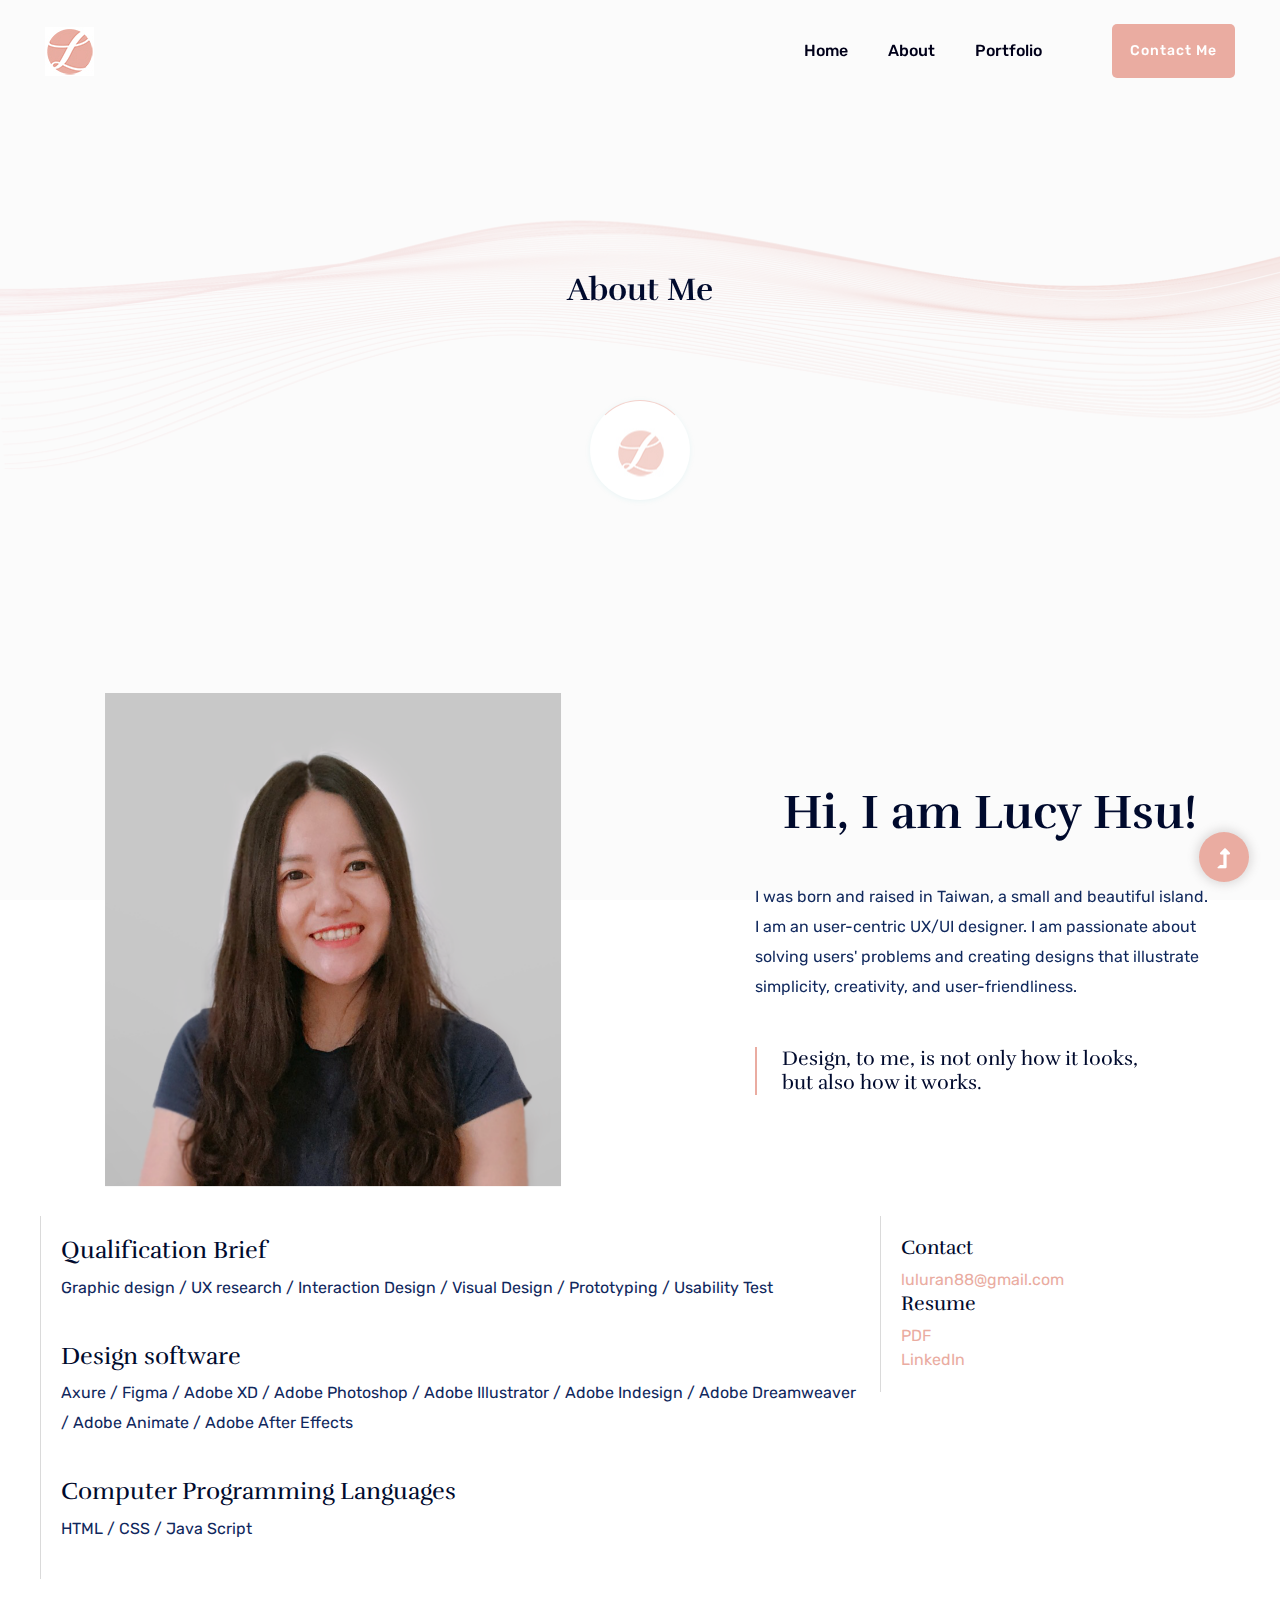
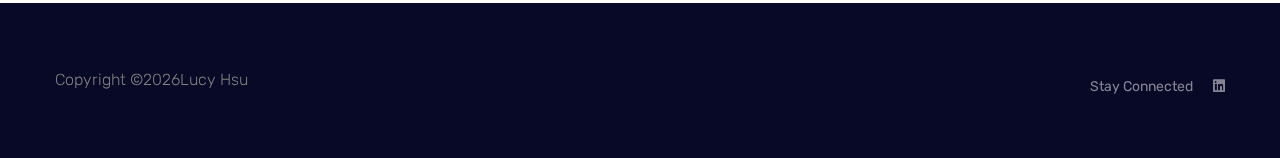
==== commit e6851364: "Add files via upload" ====
--- a/about.html
+++ b/about.html
@@ -125,7 +125,7 @@
                               
                             <div id="aboutdescriptioncolumn_right">
                                     <div class="description-item"><h5>Contact</h5><a href="mailto:luluran88.gmail.com" style="color:#eaaca1">luluran88@gmail.com</a></div>
-                                    <div class="description-item"><h5>Resume</h5><a href="assets/img/gallery/resume_Wei_Lu(Lucy)_Hsu_2020.pdf" style="color:#eaaca1">PDF</a><br><a href="https://www.linkedin.com/in/lucyhsu0910/" style="color:#eaaca1">LinkedIn</a></div> 
+                                    <div class="description-item"><h5>Resume</h5><a href="assets/img/gallery/WeiLu(Lucy)_Hsu_resume2020.pdf" style="color:#eaaca1">PDF</a><br><a href="https://www.linkedin.com/in/lucyhsu0910/" style="color:#eaaca1">LinkedIn</a></div> 
                             </div>
                          </div>
                          </div>
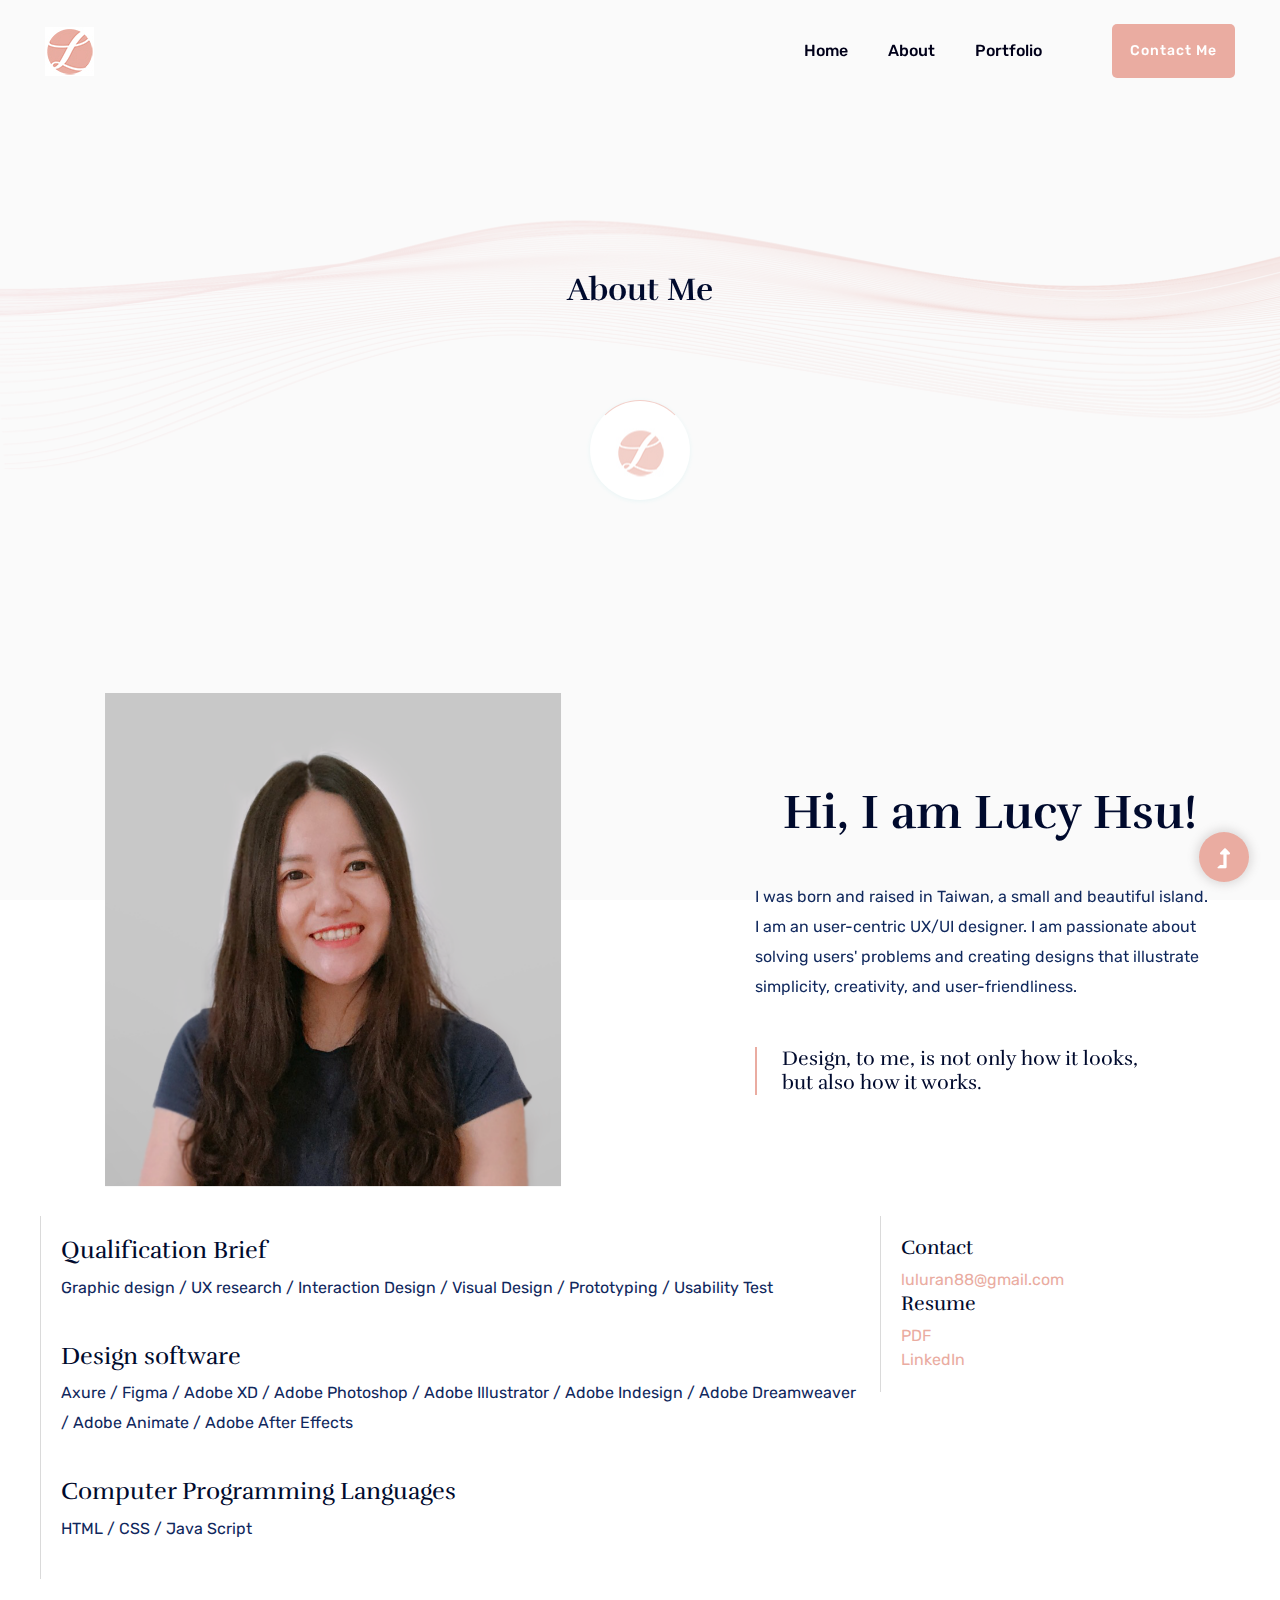
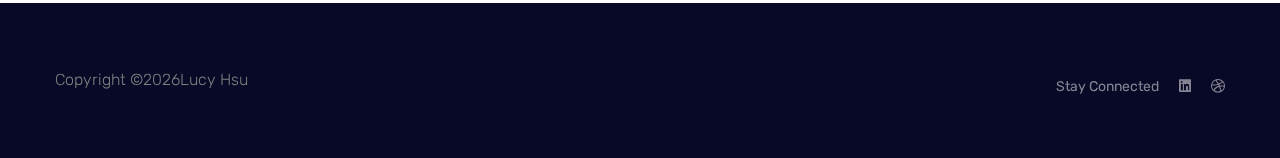
==== commit 63244f8c: "Update about.html" ====
--- a/about.html
+++ b/about.html
@@ -158,7 +158,8 @@
                             <!-- Footer Social -->
                             <div class="footer-social f-right">
                                 <a>Stay Connected</a>
-                                <a href="#"><i class="fab fa-linkedin"></i></a>
+                               <a href="https://www.linkedin.com/in/lucyhsu0910/"><i class="fab fa-linkedin"></i></a>
+				     <a href="https://dribbble.com/lulugo88"><i class="fab fa-dribbble"></i></a>
                             </div>
                         </div>
                     </div>
@@ -207,4 +208,4 @@
         <script src="./assets/js/main.js"></script>
         
     </body>
-</html>+</html>
--- a/assets/css/style.css
+++ b/assets/css/style.css
@@ -82,7 +82,7 @@
 .single-services:hover #overlay{opacity: 1}
 
 
-#interview, #cardsorting,#navigation, #usability, #description, #covidmood, #msiusability:after{
+#interview, #cardsorting, #navigation, #usability, #description, #covidmood, #msiusability:after{
 content: "";
   display: table;
   clear: both;
@@ -90,11 +90,13 @@
         
 }
 
-#interviewcolumn, #cardsortingcolumn, #navigationcolumn, #usabilitycolumn, #covidmoodcolumn {
+#interviewcolumn, #navigationcolumn, #usabilitycolumn, #covidmoodcolumn {
  float: left;
   width: 50%;
 }
 
+
+
 #descriptioncolumn_left{
     float:left;
     border-left: 1px solid #dadada;
@@ -135,6 +137,16 @@
     border-left: 1px solid #dadada;
     padding: 20px;
     width:30%;
+   }
+
+#cardsortingcolumn_left{
+     float: left;
+    width:100%;
+  }
+
+#cardsortingcolumn_right{
+    float: left;
+ 
    }
 
 #msiusabilitycolumn_left{
@@ -147,9 +159,46 @@
     width:30%;
 }
 
-@media only screen and (min-width: 576px) and (max-width: 767px){#interviewcolumn, #cardsortingcolumn, #navigationcolumn, #usabilitycolumn, #covidmoodcolumn, #descriptioncolumn_left, #descriptioncolumn_right, #descriptioncolumnmini_left, #descriptioncolumnmini_right, #aboutdescriptioncolumn_left, #aboutdescriptioncolumn_right, #msiusabilitycolumn_left, #msiusabilitycolumn_right{width: 100%; float: none}}
-@media (max-width: 575px){#interviewcolumn, #cardsortingcolumn, #navigationcolumn, #usabilitycolumn, #covidmoodcolumn, #descriptioncolumn_left, #descriptioncolumn_right, #descriptioncolumnmini_left, #descriptioncolumnmini_right, #aboutdescriptioncolumn_left, #aboutdescriptioncolumn_right, #aboutdescriptioncolumn_right, #msiusabilitycolumn_left, #msiusabilitycolumn_right{width: 100%; float: none}}
-
+#cardsortingcolumn_left{
+ position: relative;}
+
+#prev, #next {
+        width: 30px;
+        height: 30px;
+        text-align: center;
+        text-decoration: none;
+        opacity: 0.6;
+    position:absolute;
+    top:400px
+    }
+
+#prev:hover {
+        background-color:gainsboro;
+        opacity: 0.6;
+}
+#next:hover {
+        background-color:gainsboro;
+        opacity: 0.6;
+}
+
+
+#prev {left: -40px;}
+#next {right: 40px;}
+
+
+@media only screen and (min-width: 576px) and (max-width: 767px){#interviewcolumn, #cardsortingcolumn_left, #cardsortingcolumn_right, #navigationcolumn, #usabilitycolumn, #covidmoodcolumn, #descriptioncolumn_left, #descriptioncolumn_right, #descriptioncolumnmini_left, #descriptioncolumnmini_right, #aboutdescriptioncolumn_left, #aboutdescriptioncolumn_right, #msiusabilitycolumn_left, #msiusabilitycolumn_right{width: 100%; float: none}}
+@media (max-width: 575px){#interviewcolumn, #cardsortingcolumn_left, #cardsortingcolumn_right, #navigationcolumn, #usabilitycolumn, #covidmoodcolumn, #descriptioncolumn_left, #descriptioncolumn_right, #descriptioncolumnmini_left, #descriptioncolumnmini_right, #aboutdescriptioncolumn_left, #aboutdescriptioncolumn_right, #aboutdescriptioncolumn_right, #msiusabilitycolumn_left, #msiusabilitycolumn_right{width: 100%; float: none}}
+
+@media only screen and (min-width: 992px) and (max-width: 1199px){#prev, #next{top:280px}}
+@media only screen and (min-width: 768px) and (max-width: 991px){#prev, #next{top:230px}}
+@media only screen and (min-width: 576px) and (max-width: 767px){#prev, #next{top:130px}}
+@media (max-width: 575px){#prev, #next{top:140px}}
+
+@media only screen and (min-width: 992px) and (max-width: 1199px){ #next{right:-10px}}
+@media only screen and (min-width: 768px) and (max-width: 991px){#next{right:-10px}}
+@media only screen and (min-width: 576px) and (max-width: 767px){#next{right:-10px}}
+@media (max-width: 575px){#next{right:10px}}
+@media (max-width: 575px){#prev{left:-10px}}
 #finding{
 margin: auto}
 
